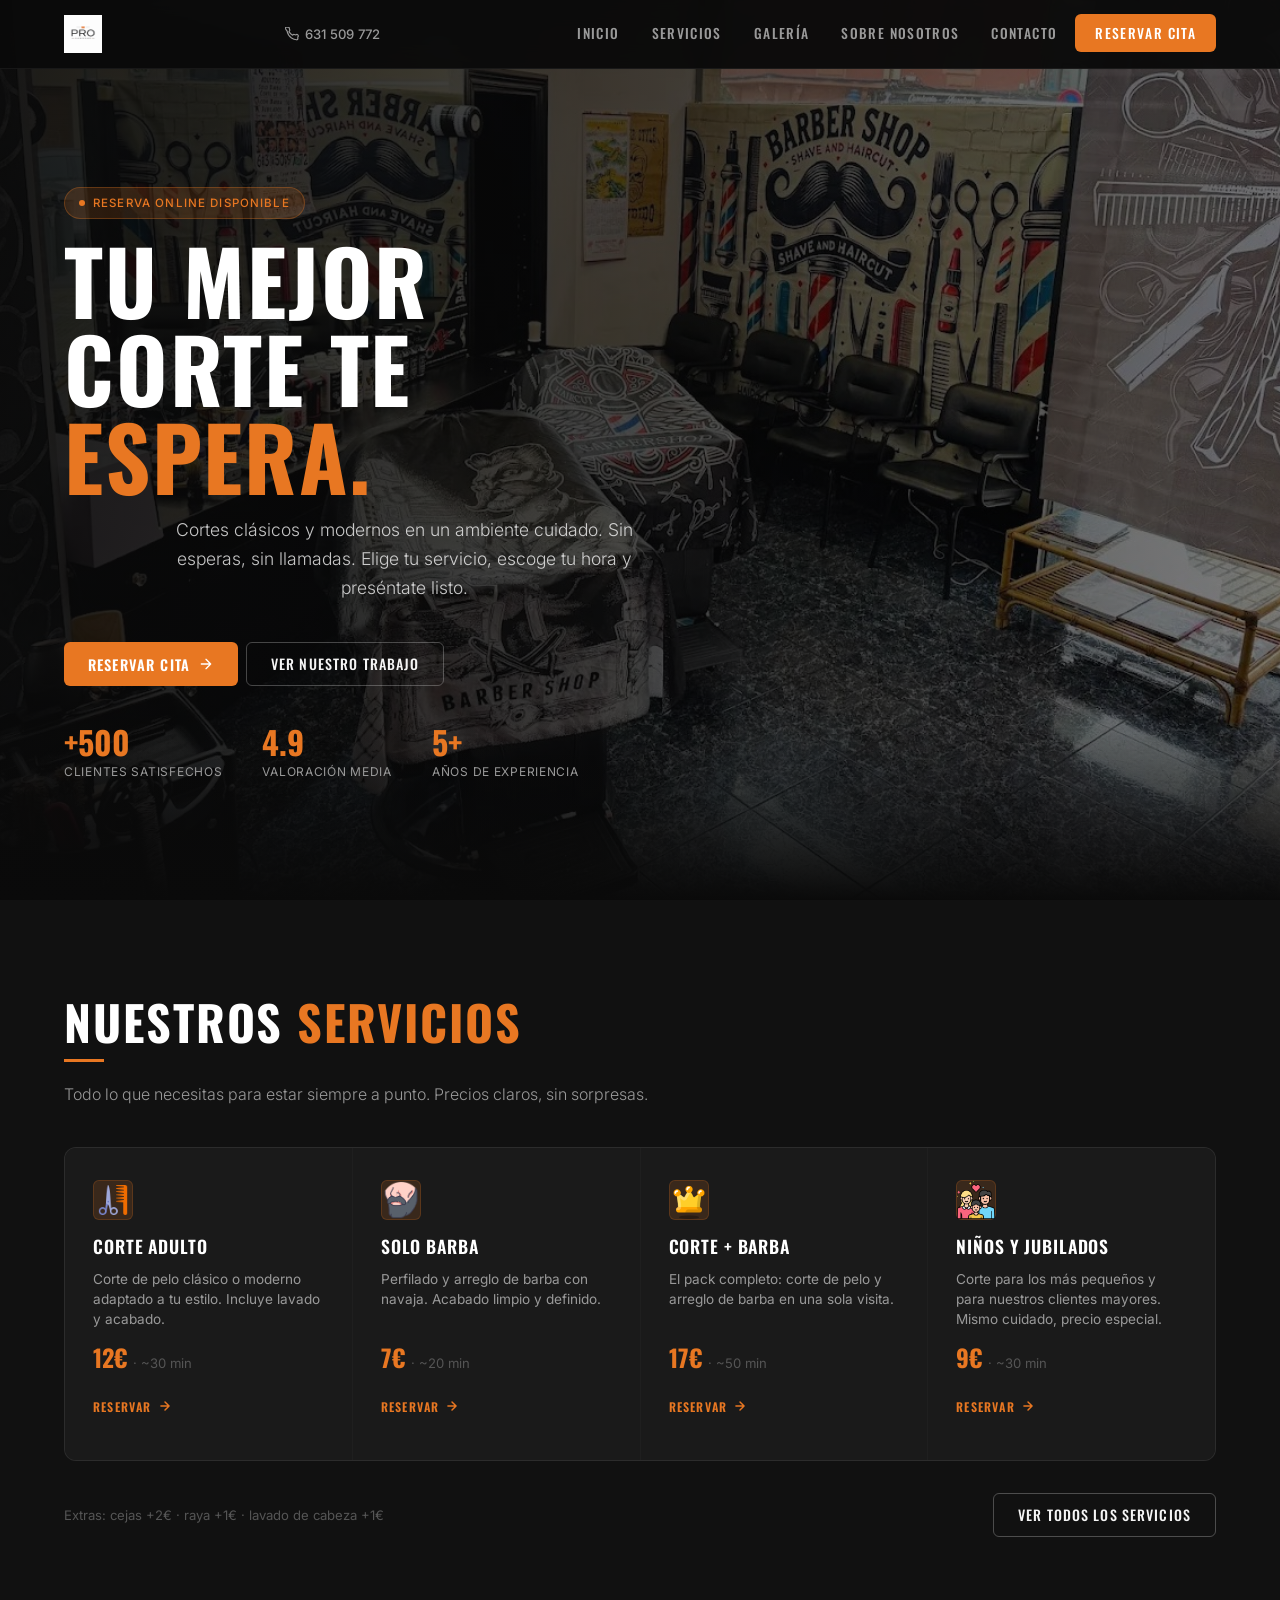
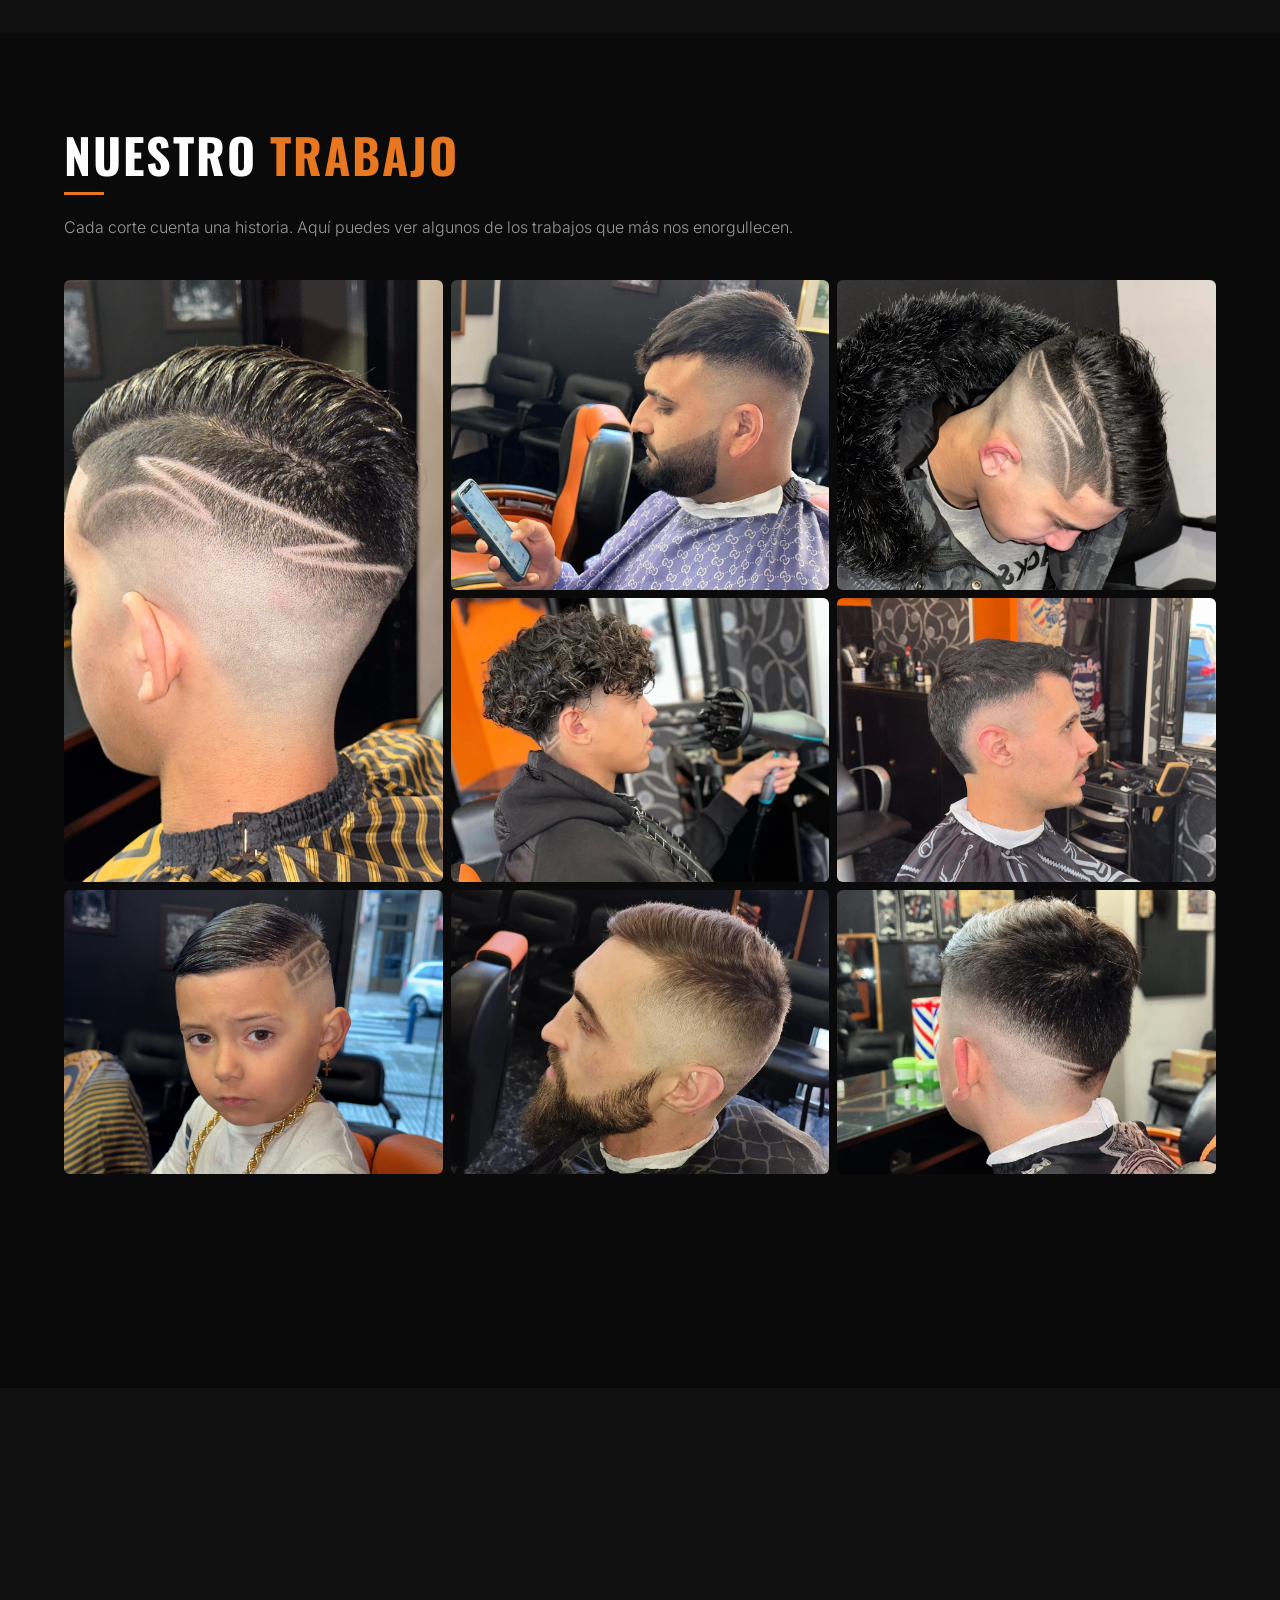
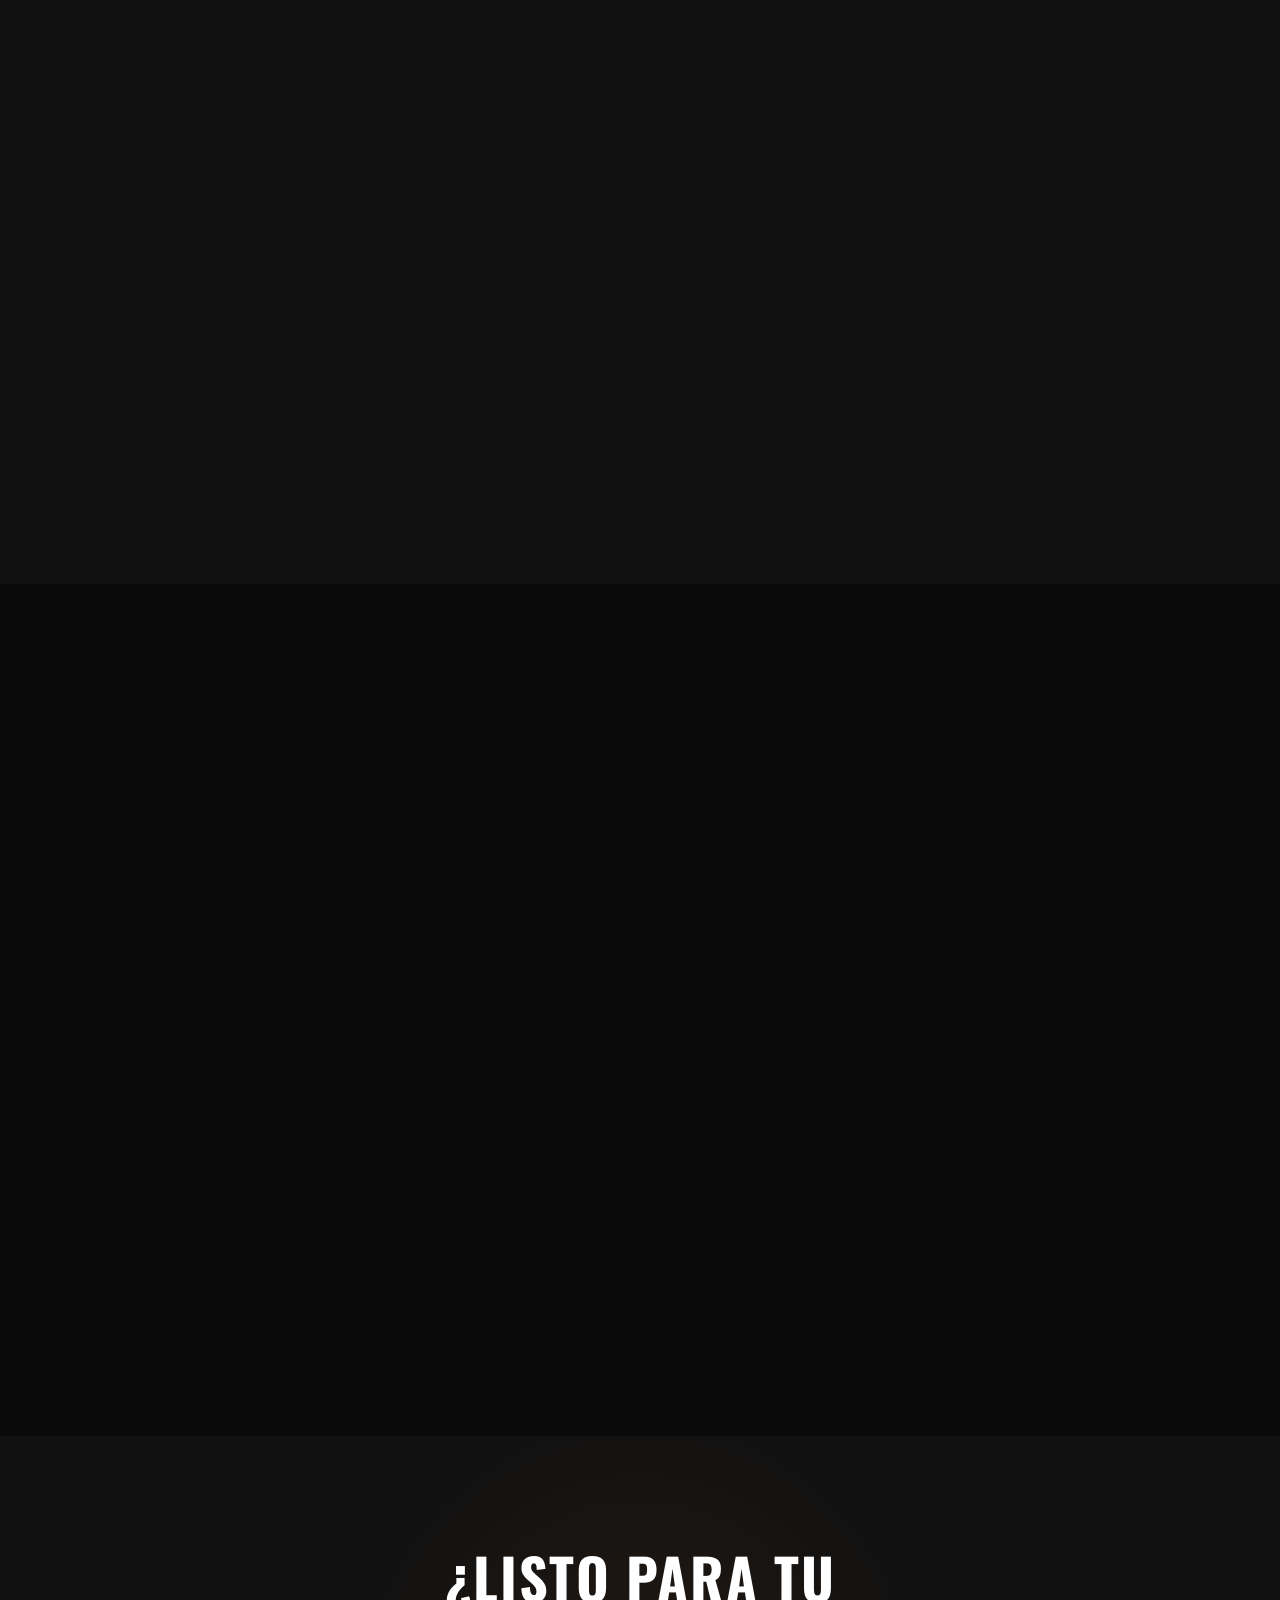
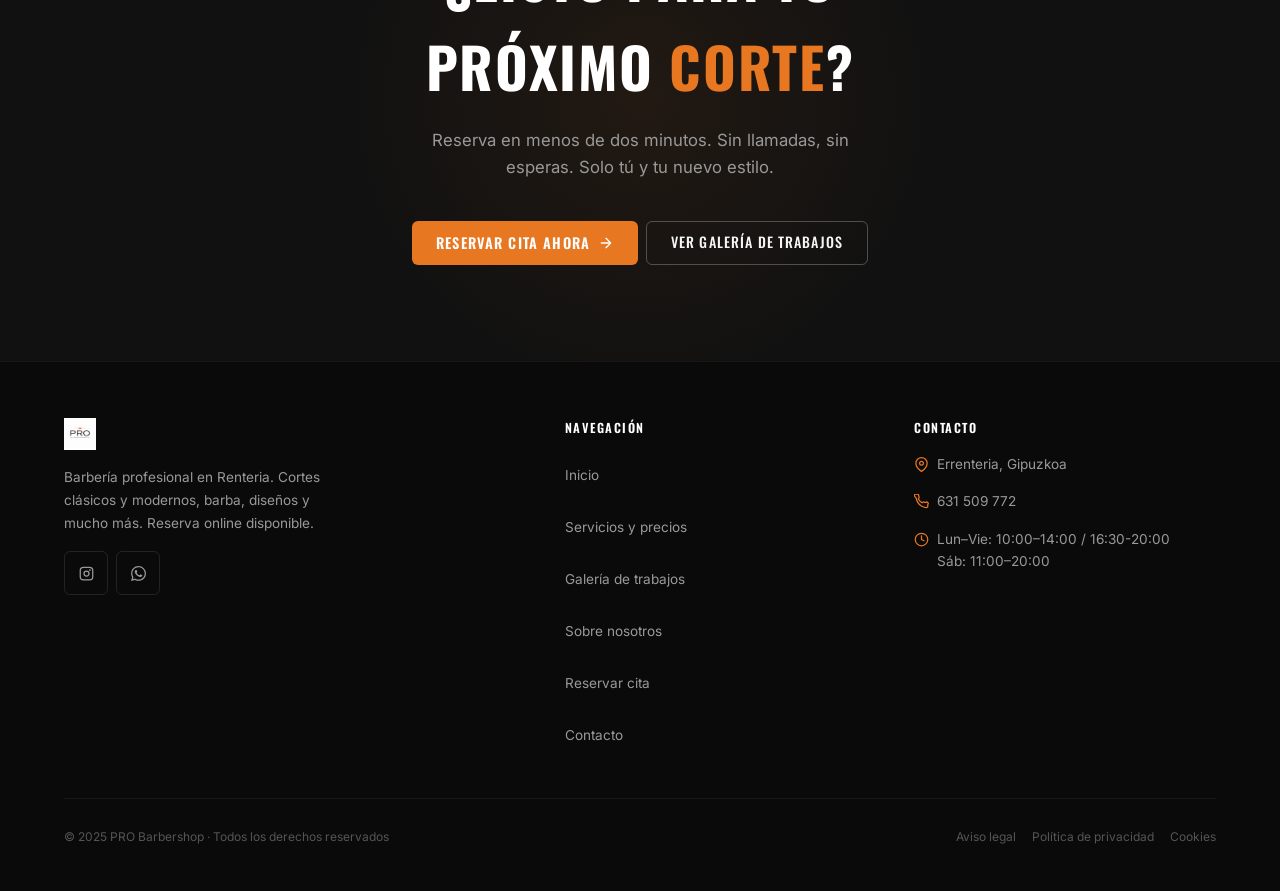
==== index.html @ 1c027e37 "v1 commit" ====
<!DOCTYPE html>
<html lang="es">
<head>
  <meta charset="UTF-8">
  <meta name="viewport" content="width=device-width, initial-scale=1.0">
  <meta name="description" content="PRO Barbershop — Cortes clásicos y modernos. Reserva tu cita online en minutos. Alcobendas, Madrid.">
  <meta name="theme-color" content="#0a0a0a">
  <title>PRO Barbershop — Reserva tu cita online</title>
  <link rel="preconnect" href="https://fonts.googleapis.com">
  <link rel="preconnect" href="https://fonts.gstatic.com" crossorigin>
  <link href="https://fonts.googleapis.com/css2?family=Oswald:wght@300;400;500;600;700&family=Inter:wght@300;400;500;600&display=swap" rel="stylesheet">
  <link rel="stylesheet" href="css/style1.css">
</head>
<body>
 
  <!-- NAVEGACIÓN -->
  <header>
    <nav class="nav" role="navigation" aria-label="Navegación principal">
      <div class="container nav-inner">
        <a href="index.html" aria-label="PRO Barbershop — Inicio">
          <img src="img/logo.png" alt="PRO Barbershop" class="nav-logo">
        </a>
        <a href="tel:+34631509772" class="nav-telefono">
    <svg width="14" height="14" viewBox="0 0 24 24" fill="none" stroke="currentColor" stroke-width="2" stroke-linecap="round" stroke-linejoin="round"><path d="M22 16.92v3a2 2 0 01-2.18 2 19.79 19.79 0 01-8.63-3.07A19.5 19.5 0 013.43 6.68 19.79 19.79 0 01.36 2.18 2 2 0 012.36.18h3a2 2 0 012 1.72c.127.96.361 1.903.7 2.81a2 2 0 01-.45 2.11L6.91 7.91a16 16 0 006.16 6.16l.72-.72a2 2 0 012.11-.45c.907.339 1.85.573 2.81.7A2 2 0 0122 16.92z"/></svg>
    631 509 772
    </a>
        <ul class="nav-links" role="list">
          <li><a href="index.html" class="activo">Inicio</a></li>
          <li><a href="servicios.html">Servicios</a></li>
          <li><a href="galeria.html">Galería</a></li>
          <li><a href="sobre-nosotros.html">Sobre nosotros</a></li>
          <li><a href="contacto.html">Contacto</a></li>
          <li><a href="reservas.html" class="nav-cta">Reservar cita</a></li>
        </ul>
        <button class="nav-hamburger" id="hamburger" aria-label="Abrir menú" aria-expanded="false">
          <span></span><span></span><span></span>
        </button>
      </div>
      <nav class="nav-menu-movil" id="menu-movil" aria-label="Menú móvil">
        <a href="index.html">Inicio</a>
        <a href="servicios.html">Servicios</a>
        <a href="galeria.html">Galería</a>
        <a href="sobre-nosotros.html">Sobre nosotros</a>
        <a href="contacto.html">Contacto</a>
        <a href="reservas.html" class="btn-primario">Reservar cita &rarr;</a>
      </nav>
    </nav>
  </header>

  <!-- HERO -->
  <section class="hero" id="inicio" aria-label="Inicio">
    <div class="hero-bg" style="background-image:url('img/peluqueria-hero.jpg')" role="img" aria-label="Interior de PRO Barbershop"></div>
    <div class="hero-overlay" aria-hidden="true"></div>
    <div class="hero-overlay-bottom" aria-hidden="true"></div>
    <div class="container">
      <div class="hero-contenido">
        <div class="hero-badge">Reserva online disponible</div>
        <h1 class="hero-titulo">
          Tu mejor<br>corte te<br><span>espera.</span>
        </h1>
        <p class="hero-subtitulo">
          Cortes clásicos y modernos en un ambiente cuidado.
          Sin esperas, sin llamadas. Elige tu servicio, escoge tu hora
          y preséntate listo.
        </p>
        <div class="hero-acciones">
          <a href="reservas.html" class="btn-primario">
            Reservar cita
            <svg width="16" height="16" viewBox="0 0 24 24" fill="none" stroke="currentColor" stroke-width="2" stroke-linecap="round" stroke-linejoin="round" aria-hidden="true"><path d="M5 12h14M12 5l7 7-7 7"/></svg>
          </a>
          <a href="galeria.html" class="btn-secundario">Ver nuestro trabajo</a>
        </div>
        <div class="hero-stats" aria-label="Datos del negocio">
          <div class="hero-stat">
            <div class="hero-stat-numero">+500</div>
            <div class="hero-stat-label">Clientes satisfechos</div>
          </div>
          <div class="hero-stat">
            <div class="hero-stat-numero">4.9</div>
            <div class="hero-stat-label">Valoración media</div>
          </div>
          <div class="hero-stat">
            <div class="hero-stat-numero">5+</div>
            <div class="hero-stat-label">Años de experiencia</div>
          </div>
        </div>
      </div>
    </div>
  </section>

  <!-- SERVICIOS DESTACADOS -->
  <section class="seccion servicios" id="servicios" aria-label="Servicios destacados">
    <div class="container">
      <div class="reveal">
        <p class="seccion-titulo">Nuestros <span>servicios</span></p>
        <div class="linea-acento"></div>
        <p class="seccion-subtitulo">Todo lo que necesitas para estar siempre a punto. Precios claros, sin sorpresas.</p>
      </div>
      <div class="servicios-grid" role="list">
        <article class="servicio-card reveal reveal-delay-1" role="listitem">
          <div class="servicio-icono" aria-hidden="true"><img src="img/icono-servicio1.png" alt="icono-corte-adulto"></div>
          <h3 class="servicio-nombre">Corte adulto</h3>
          <p class="servicio-desc">Corte de pelo clásico o moderno adaptado a tu estilo. Incluye lavado y acabado.</p>
          <div class="servicio-precio">12€ <span>· ~30 min</span></div>
          <a href="reservas.html" class="servicio-reservar" aria-label="Reservar corte adulto">
            Reservar
            <svg width="14" height="14" viewBox="0 0 24 24" fill="none" stroke="currentColor" stroke-width="2.5" stroke-linecap="round" stroke-linejoin="round" aria-hidden="true"><path d="M5 12h14M12 5l7 7-7 7"/></svg>
          </a>
        </article>
        <article class="servicio-card reveal reveal-delay-2" role="listitem">
          <div class="servicio-icono" aria-hidden="true"><img src="img\icono-servicio2.png" alt="icono-servicio-barba"></div>
          <h3 class="servicio-nombre">Solo barba</h3>
          <p class="servicio-desc">Perfilado y arreglo de barba con navaja. Acabado limpio y definido.</p>
          <div class="servicio-precio">7€ <span>· ~20 min</span></div>
          <a href="reservas.html" class="servicio-reservar" aria-label="Reservar arreglo de barba">
            Reservar
            <svg width="14" height="14" viewBox="0 0 24 24" fill="none" stroke="currentColor" stroke-width="2.5" stroke-linecap="round" stroke-linejoin="round" aria-hidden="true"><path d="M5 12h14M12 5l7 7-7 7"/></svg>
          </a>
        </article>
        <article class="servicio-card reveal reveal-delay-3" role="listitem">
          <div class="servicio-icono" aria-hidden="true"><img src="img/icono-servicio5.png" alt="icono-servicio-corte+barba"></div>
          <h3 class="servicio-nombre">Corte + barba</h3>
          <p class="servicio-desc">El pack completo: corte de pelo y arreglo de barba en una sola visita.</p>
          <div class="servicio-precio">17€ <span>· ~50 min</span></div>
          <a href="reservas.html" class="servicio-reservar" aria-label="Reservar corte y barba">
            Reservar
            <svg width="14" height="14" viewBox="0 0 24 24" fill="none" stroke="currentColor" stroke-width="2.5" stroke-linecap="round" stroke-linejoin="round" aria-hidden="true"><path d="M5 12h14M12 5l7 7-7 7"/></svg>
          </a>
        </article>
        <article class="servicio-card reveal reveal-delay-4" role="listitem">
          <div class="servicio-icono" aria-hidden="true"><img src="img\icono-servicio4.png" alt="servicio-corte-niños+jubilados"></div>
          <h3 class="servicio-nombre">Niños y jubilados</h3>
          <p class="servicio-desc">Corte para los más pequeños y para nuestros clientes mayores. Mismo cuidado, precio especial.</p>
          <div class="servicio-precio">9€ <span>· ~30 min</span></div>
          <a href="reservas.html" class="servicio-reservar" aria-label="Reservar corte infantil o jubilado">
            Reservar
            <svg width="14" height="14" viewBox="0 0 24 24" fill="none" stroke="currentColor" stroke-width="2.5" stroke-linecap="round" stroke-linejoin="round" aria-hidden="true"><path d="M5 12h14M12 5l7 7-7 7"/></svg>
          </a>
        </article>
      </div>
      <div class="servicios-footer reveal">
        <p class="servicios-nota">Extras: cejas +2€ · raya +1€ · lavado de cabeza +1€</p>
        <a href="servicios.html" class="btn-secundario">Ver todos los servicios</a>
      </div>
    </div>
  </section>

  <!-- GALERÍA RÁPIDA -->
  <section class="seccion galeria" id="galeria" aria-label="Galería de trabajos">
    <div class="container">
      <div class="reveal">
        <p class="seccion-titulo">Nuestro <span>trabajo</span></p>
        <div class="linea-acento"></div>
        <p class="seccion-subtitulo">Cada corte cuenta una historia. Aquí puedes ver algunos de los trabajos que más nos enorgullecen.</p>
      </div>
      <div class="galeria-grid" role="list" aria-label="Fotos de cortes realizados">
        <figure class="galeria-item reveal" role="listitem">
          <img src="img/peluqueria-4.webp" alt="Corte fade con diseño — PRO Barbershop" loading="lazy">
          <div class="galeria-item-overlay" aria-hidden="true"></div>
        </figure>
        <figure class="galeria-item reveal reveal-delay-1" role="listitem">
          <img src="img/peluqueria-2.jpg" alt="Degradado con línea perfilada — PRO Barbershop" loading="lazy">
          <div class="galeria-item-overlay" aria-hidden="true"></div>
        </figure>
        <figure class="galeria-item reveal reveal-delay-2" role="listitem">
          <img src="img/peluqueria-5.webp" alt="Corte con textura y fade bajo — PRO Barbershop" loading="lazy">
          <div class="galeria-item-overlay" aria-hidden="true"></div>
        </figure>
        <figure class="galeria-item reveal reveal-delay-1" role="listitem">
          <img src="img/peluqueria-3-util.jpg" alt="Pompadour con fade y barba perfilada — PRO Barbershop" loading="lazy">
          <div class="galeria-item-overlay" aria-hidden="true"></div>
        </figure>
        <figure class="galeria-item reveal reveal-delay-2" role="listitem">
          <img src="img/peluqueria-6.webp" alt="Corte con diseño personalizado — PRO Barbershop" loading="lazy">
          <div class="galeria-item-overlay" aria-hidden="true"></div>
        </figure>
        <figure class="galeria-item reveal reveal-delay-3" role="listitem">
          <img src="img/peluqueria-7.webp" alt="Diseño de líneas fade — PRO Barbershop" loading="lazy">
          <div class="galeria-item-overlay" aria-hidden="true"></div>
        </figure>
        <figure class="galeria-item reveal reveal-delay-1" role="listitem">
          <img src="img/peluqueria-8-util.jpg" alt="Rizado con fade bajo — PRO Barbershop" loading="lazy">
          <div class="galeria-item-overlay" aria-hidden="true"></div>
        </figure>
        <figure class="galeria-item reveal reveal-delay-2" role="listitem">
          <img src="img/peluqueria-9-util.jpg" alt="Interior de PRO Barbershop" loading="lazy">
          <div class="galeria-item-overlay" aria-hidden="true"></div>
        </figure>
      </div>
      <div class="galeria-footer reveal" style="text-align:center; margin-top:32px;">
        <p style="font-size:0.85rem; color:var(--gris-claro); margin-bottom:20px;">Síguenos en Instagram para ver los trabajos más recientes</p>
        <div style="display:flex; gap:12px; justify-content:center; flex-wrap:wrap;">
          <a href="https://www.instagram.com/m__mkd" target="_blank" rel="noopener" class="btn-secundario">
            <svg width="16" height="16" viewBox="0 0 24 24" fill="none" stroke="currentColor" stroke-width="2" stroke-linecap="round" stroke-linejoin="round" aria-hidden="true"><rect x="2" y="2" width="20" height="20" rx="5"/><circle cx="12" cy="12" r="4"/><circle cx="17.5" cy="6.5" r="0.5" fill="currentColor"/></svg>
            @m__mkd
          </a>
          <a href="galeria.html" class="btn-primario">Ver galería completa</a>
        </div>
      </div>
    </div>
  </section>

  <!-- CONFIANZA -->
  <section class="seccion confianza" aria-label="Valoraciones y opiniones">
    <div class="container">
      <div class="reveal">
        <p class="seccion-titulo">Lo que dicen <span>nuestros clientes</span></p>
        <div class="linea-acento"></div>
        <p class="seccion-subtitulo">La confianza de nuestros clientes es el mejor argumento.</p>
      </div>
      <div class="confianza-grid">
        <div>
          <div class="confianza-stats">
            <div class="stat-card reveal">
              <div class="stat-numero" data-count="500" data-sufijo="+">0+</div>
              <div class="stat-label">Clientes atendidos</div>
            </div>
            <div class="stat-card reveal reveal-delay-1">
              <div class="stat-numero" data-count="9" data-sufijo="+">0+</div>
              <div class="stat-label">Años de experiencia</div>
            </div>
          </div>
          <div class="valoracion-global reveal">
            <div><div class="valoracion-numero">5.0</div></div>
            <div>
              <div class="estrellas" aria-label="5 de 5 estrellas">★★★★★</div>
              <div class="valoracion-texto">Valoración media en Google</div>
            </div>
          </div>
          <div style="margin-top:32px;" class="reveal">
            <a href="reservas.html" class="btn-primario">Reservar cita ahora</a>
          </div>
        </div>
        <div class="opiniones-lista">
          <article class="opinion-card reveal">
            <div class="opinion-estrellas" aria-label="5 estrellas">★★★★★</div>
            <p class="opinion-texto">"Encantado desde el primer día que he ido a esta peluquería un servicio perfecto y una atención espectacular."</p>
            <div class="opinion-autor">Unai C. · Cliente habitual</div>
          </article>
          <article class="opinion-card reveal reveal-delay-2">
            <div class="opinion-estrellas" aria-label="5 estrellas">★★★★★</div>
            <p class="opinion-texto">"Primera vez en esta barbería, muy limpio y excelente corte recomendado"</p>
            <div class="opinion-autor">Javier T. · Nuevo cliente</div>
          </article>
          <article class="opinion-card reveal reveal-delay-1">
            <div class="opinion-estrellas" aria-label="5 estrellas">★★★★★</div>
            <p class="opinion-texto">"Un gran profesional en todos los sentidos , lo mejor que existe en Errenteria , como persona es muy educado y respetuoso !!"</p>
            <div class="opinion-autor">Isam G. · Cliente habitual</div>
          </article>
        </div>
      </div>
    </div>
  </section>

  <!-- SOBRE EL BARBERO -->
  <section class="seccion barbero" id="barbero" aria-label="Sobre nosotros">
    <div class="container">
      <div class="barbero-grid">
        <div class="barbero-imagen-wrap reveal">
          <img src="img/moha-1.jpg" alt="Moha — barbero profesional en PRO Barbershop" class="barbero-imagen" loading="lazy">
          <div class="barbero-imagen-deco" aria-hidden="true"></div>
          <div class="barbero-badge-foto">PRO Barbershop</div>
        </div>
        <div class="reveal reveal-delay-1">
          <p style="font-size:0.8rem; letter-spacing:0.15em; text-transform:uppercase; color:var(--naranja); font-weight:500; margin-bottom:8px;">Sobre nosotros</p>
          <h2 class="barbero-nombre">Moha</h2>
          <p class="barbero-titulo-rol">Barbero profesional y dueño de PRO Barbershop</p>
          <div class="linea-acento"></div>
          <p class="barbero-texto">Llevo más de 5 años dedicándome a lo que más me apasiona: hacer que cada cliente salga sintiéndose mejor de como entró. En PRO Barbershop no solo cortamos pelo, creamos estilos que se adaptan a cada persona.</p>
          <p class="barbero-texto">Trabajo tanto cortes clásicos como los estilos más modernos: fades, diseños, rizos, barbas... Me formo constantemente para estar al día con las últimas tendencias sin perder la esencia del buen oficio.</p>
          <div class="barbero-redes" aria-label="Redes sociales">
            <a href="https://www.instagram.com/m__mkd" target="_blank" rel="noopener" class="red-social-btn" aria-label="Instagram de Moha">
              <svg width="16" height="16" viewBox="0 0 24 24" fill="none" stroke="currentColor" stroke-width="2" stroke-linecap="round" stroke-linejoin="round" aria-hidden="true"><rect x="2" y="2" width="20" height="20" rx="5"/><circle cx="12" cy="12" r="4"/><circle cx="17.5" cy="6.5" r="0.5" fill="currentColor"/></svg>
              @m__mkd
            </a>
          </div>
          <div style="display:flex; gap:12px; flex-wrap:wrap;">
            <a href="reservas.html" class="btn-primario">Reservar cita con Moha</a>
            <a href="sobre-nosotros.html" class="btn-secundario">Conocer más</a>
          </div>
        </div>
      </div>
    </div>
  </section>

  <!-- CTA FINAL -->
  <section class="cta-final" aria-label="Llamada a la acción final">
    <div class="container">
      <div class="reveal">
        <h2 class="cta-final-titulo">¿Listo para tu<br>próximo <span>corte</span>?</h2>
        <p class="cta-final-subtitulo">Reserva en menos de dos minutos. Sin llamadas, sin esperas. Solo tú y tu nuevo estilo.</p>
        <div class="cta-final-acciones">
          <a href="reservas.html" class="btn-primario">
            Reservar cita ahora
            <svg width="16" height="16" viewBox="0 0 24 24" fill="none" stroke="currentColor" stroke-width="2" stroke-linecap="round" stroke-linejoin="round" aria-hidden="true"><path d="M5 12h14M12 5l7 7-7 7"/></svg>
          </a>
          <a href="galeria.html" class="btn-secundario">Ver galería de trabajos</a>
        </div>
      </div>
    </div>
  </section>

  <!-- FOOTER -->
  <footer class="footer" aria-label="Pie de página">
    <div class="container">
      <div class="footer-grid">
        <div>
          <img src="img/logo.png" alt="PRO Barbershop" class="footer-logo">
          <p class="footer-desc">Barbería profesional en Renteria. Cortes clásicos y modernos, barba, diseños y mucho más. Reserva online disponible.</p>
          <div class="footer-redes" aria-label="Redes sociales">
            <a href="https://www.instagram.com/m__mkd" target="_blank" rel="noopener" class="footer-red" aria-label="Instagram">
              <svg width="15" height="15" viewBox="0 0 24 24" fill="none" stroke="currentColor" stroke-width="2" stroke-linecap="round" stroke-linejoin="round" aria-hidden="true"><rect x="2" y="2" width="20" height="20" rx="5"/><circle cx="12" cy="12" r="4"/><circle cx="17.5" cy="6.5" r="0.5" fill="currentColor"/></svg>
            </a>
            <a href="https://wa.me/34631509772" target="_blank" rel="noopener" class="footer-red" aria-label="WhatsApp">
              <svg width="15" height="15" viewBox="0 0 24 24" fill="currentColor" aria-hidden="true"><path d="M17.472 14.382c-.297-.149-1.758-.867-2.03-.967-.273-.099-.471-.148-.67.15-.197.297-.767.966-.94 1.164-.173.199-.347.223-.644.075-.297-.15-1.255-.463-2.39-1.475-.883-.788-1.48-1.761-1.653-2.059-.173-.297-.018-.458.13-.606.134-.133.298-.347.446-.52.149-.174.198-.298.298-.497.099-.198.05-.371-.025-.52-.075-.149-.669-1.612-.916-2.207-.242-.579-.487-.5-.669-.51-.173-.008-.371-.01-.57-.01-.198 0-.52.074-.792.372-.272.297-1.04 1.016-1.04 2.479 0 1.462 1.065 2.875 1.213 3.074.149.198 2.096 3.2 5.077 4.487.709.306 1.262.489 1.694.625.712.227 1.36.195 1.871.118.571-.085 1.758-.719 2.006-1.413.248-.694.248-1.289.173-1.413-.074-.124-.272-.198-.57-.347m-5.421 7.403h-.004a9.87 9.87 0 01-5.031-1.378l-.361-.214-3.741.982.998-3.648-.235-.374a9.86 9.86 0 01-1.51-5.26c.001-5.45 4.436-9.884 9.888-9.884 2.64 0 5.122 1.03 6.988 2.898a9.825 9.825 0 012.893 6.994c-.003 5.45-4.437 9.884-9.885 9.884m8.413-18.297A11.815 11.815 0 0012.05 0C5.495 0 .16 5.335.157 11.892c0 2.096.547 4.142 1.588 5.945L.057 24l6.305-1.654a11.882 11.882 0 005.683 1.448h.005c6.554 0 11.89-5.335 11.893-11.893a11.821 11.821 0 00-3.48-8.413z"/></svg>
            </a>
          </div>
        </div>
        <nav aria-label="Navegación secundaria">
          <p class="footer-columna-titulo">Navegación</p>
          <ul class="footer-links" role="list">
            <li><a href="index.html">Inicio</a></li>
            <li><a href="servicios.html">Servicios y precios</a></li>
            <li><a href="galeria.html">Galería de trabajos</a></li>
            <li><a href="sobre-nosotros.html">Sobre nosotros</a></li>
            <li><a href="reservas.html">Reservar cita</a></li>
            <li><a href="contacto.html">Contacto</a></li>
          </ul>
        </nav>
        <address style="font-style:normal;">
          <p class="footer-columna-titulo">Contacto</p>
          <div class="footer-info-item">
            <svg class="footer-info-icono" width="15" height="15" viewBox="0 0 24 24" fill="none" stroke="currentColor" stroke-width="2" stroke-linecap="round" stroke-linejoin="round" aria-hidden="true"><path d="M21 10c0 7-9 13-9 13s-9-6-9-13a9 9 0 0118 0z"/><circle cx="12" cy="10" r="3"/></svg>
            <span>Errenteria, Gipuzkoa</span>
          </div>
          <div class="footer-info-item">
            <svg class="footer-info-icono" width="15" height="15" viewBox="0 0 24 24" fill="none" stroke="currentColor" stroke-width="2" stroke-linecap="round" stroke-linejoin="round" aria-hidden="true"><path d="M22 16.92v3a2 2 0 01-2.18 2 19.79 19.79 0 01-8.63-3.07A19.5 19.5 0 013.43 6.68 19.79 19.79 0 01.36 2.18 2 2 0 012.36.18h3a2 2 0 012 1.72c.127.96.361 1.903.7 2.81a2 2 0 01-.45 2.11L6.91 7.91a16 16 0 006.16 6.16l.72-.72a2 2 0 012.11-.45c.907.339 1.85.573 2.81.7A2 2 0 0122 16.92z"/></svg>
            <a href="tel:+34631509772">631 509 772</a>
          </div>
          <div class="footer-info-item">
            <svg class="footer-info-icono" width="15" height="15" viewBox="0 0 24 24" fill="none" stroke="currentColor" stroke-width="2" stroke-linecap="round" stroke-linejoin="round" aria-hidden="true"><circle cx="12" cy="12" r="10"/><polyline points="12 6 12 12 16 14"/></svg>
            <div>
              <div>Lun–Vie: 10:00–14:00 / 16:30-20:00</div>
              <div>Sáb: 11:00–20:00</div>
            </div>
          </div>
        </address>
      </div>
      <div class="footer-bottom">
        <p class="footer-copy">© 2025 PRO Barbershop · Todos los derechos reservados</p>
        <nav class="footer-legal" aria-label="Legal">
          <a href="#">Aviso legal</a>
          <a href="#">Política de privacidad</a>
          <a href="#">Cookies</a>
        </nav>
      </div>
    </div>
  </footer>

<!-- LIGHTBOX -->
<div class="lightbox" id="lightbox" role="dialog" aria-modal="true" aria-label="Imagen ampliada">
  <button class="lightbox-cerrar" id="lightbox-cerrar" aria-label="Cerrar imagen">✕</button>
  <button class="lightbox-prev" id="lightbox-prev" aria-label="Imagen anterior">&#8592;</button>
  <img class="lightbox-img" id="lightbox-img" src="" alt="">
  <button class="lightbox-next" id="lightbox-next" aria-label="Imagen siguiente">&#8594;</button>
</div>

<script src="js/main.js"></script>
</body>
</html>
---- css/style1.css ----
/* ============================================
   PRO BARBERSHOP — style.css
   Mobile First · Oswald + Inter · Naranja acento 
   
   Breakpoints:
   - Base:    0px+     → móvil (diseño principal)
   - sm:      480px+   → móvil grande
   - md:      768px+   → tablet
   - lg:      1024px+  → desktop
   - xl:      1200px+  → desktop grande
   
   UX Research aplicado:
   - Carlos (21): móvil, instagram, fotos, reserva rápida
   - Javier (38): poco tiempo, pocos pasos, precios visibles
   - David (45): cliente habitual, reserva directa
   - Adrián (29): nuevo cliente, necesita confiar antes de entrar
   ============================================ */

@import url('https://fonts.googleapis.com/css2?family=Oswald:wght@300;400;500;600;700&family=Inter:wght@300;400;500;600&display=swap');

/* ============================================
   VARIABLES
   ============================================ */
:root {
  --negro:        #0a0a0a;
  --negro-2:      #111111;
  --negro-3:      #1a1a1a;
  --negro-4:      #222222;
  --gris-oscuro:  #2e2e2e;
  --gris-medio:   #555555;
  --gris-claro:   #999999;
  --blanco:       #f5f5f5;
  --blanco-puro:  #ffffff;
  --naranja:      #e87722;
  --naranja-dark: #c45e0d;
  --naranja-glow: rgba(232, 119, 34, 0.15);

  --font-titulo: 'Oswald', sans-serif;
  --font-cuerpo: 'Inter', sans-serif;

  /* Espaciado base móvil */
  --espacio-xs:  8px;
  --espacio-sm:  16px;
  --espacio-md:  24px;
  --espacio-lg:  40px;
  --espacio-xl:  64px;

  /* Tamaño mínimo de toque — WCAG 2.5.5 */
  --touch-min:   44px;

  --radio:       6px;
  --radio-lg:    12px;
  --sombra:      0 4px 24px rgba(0,0,0,0.5);
  --transicion:  0.3s ease;
}

/* ============================================
   RESET
   ============================================ */
*, *::before, *::after {
  box-sizing: border-box;
  margin: 0;
  padding: 0;
}

html {
  scroll-behavior: smooth;
  /* Evita zoom automático en inputs en iOS */
  -webkit-text-size-adjust: 100%;
}

body {
  background: var(--negro);
  color: var(--blanco);
  font-family: var(--font-cuerpo);
  line-height: 1.6;
  overflow-x: hidden;
  /* Mejora rendering en móvil */
  -webkit-font-smoothing: antialiased;
  -moz-osx-font-smoothing: grayscale;
}

img {
  display: block;
  max-width: 100%;
  height: auto;
}

a   { text-decoration: none; color: inherit; }
ul  { list-style: none; }

/* ============================================
   UTILIDADES BASE (móvil)
   ============================================ */
.container {
  width: 100%;
  padding: 0 var(--espacio-sm);
}

@media (min-width: 480px) {
  .container { padding: 0 var(--espacio-md); }
}

@media (min-width: 1024px) {
  .container {
    max-width: 1200px;
    margin: 0 auto;
    padding: 0 var(--espacio-md);
  }
}

/* Sección: padding móvil reducido, crece en desktop */
.seccion {
  padding: var(--espacio-xl) 0;
}

@media (min-width: 1024px) {
  .seccion { padding: 96px 0; }
}

/* Títulos de sección */
.seccion-titulo {
  font-family: var(--font-titulo);
  font-size: clamp(1.8rem, 7vw, 3rem);
  font-weight: 700;
  text-transform: uppercase;
  letter-spacing: 0.04em;
  color: var(--blanco-puro);
  margin-bottom: 8px;
  line-height: 1.1;
}

.seccion-titulo span { color: var(--naranja); }

.seccion-subtitulo {
  font-size: 0.95rem;
  color: var(--gris-claro);
  font-weight: 300;
  margin-bottom: var(--espacio-lg);
  line-height: 1.6;
}

@media (min-width: 768px) {
  .seccion-subtitulo { font-size: 1rem; }
}

.linea-acento {
  width: 40px;
  height: 3px;
  background: var(--naranja);
  margin: 10px 0 20px;
}

/* ============================================
   BOTONES — touch-friendly desde móvil
   ============================================ */
.btn-primario {
  display: inline-flex;
  align-items: center;
  justify-content: center;
  gap: var(--espacio-xs);
  min-height: var(--touch-min);
  background: var(--naranja);
  color: var(--blanco-puro);
  font-family: var(--font-titulo);
  font-size: 0.9rem;
  font-weight: 600;
  letter-spacing: 0.08em;
  text-transform: uppercase;
  padding: 0 var(--espacio-md);
  border: none;
  border-radius: var(--radio);
  cursor: pointer;
  transition: background var(--transicion), transform var(--transicion);
  /* Activo táctil */
  -webkit-tap-highlight-color: transparent;
}

.btn-primario:active {
  background: var(--naranja-dark);
  transform: scale(0.98);
}

@media (min-width: 1024px) {
  .btn-primario:hover {
    background: var(--naranja-dark);
    transform: translateY(-2px);
  }
  .btn-primario:active { transform: translateY(0); }
}

.btn-secundario {
  display: inline-flex;
  align-items: center;
  justify-content: center;
  gap: var(--espacio-xs);
  min-height: var(--touch-min);
  background: transparent;
  color: var(--blanco);
  font-family: var(--font-titulo);
  font-size: 0.88rem;
  font-weight: 500;
  letter-spacing: 0.08em;
  text-transform: uppercase;
  padding: 0 var(--espacio-md);
  border: 1px solid rgba(255,255,255,0.25);
  border-radius: var(--radio);
  cursor: pointer;
  transition: border-color var(--transicion), color var(--transicion);
  -webkit-tap-highlight-color: transparent;
}

.btn-secundario:active {
  border-color: var(--naranja);
  color: var(--naranja);
}

@media (min-width: 1024px) {
  .btn-secundario:hover {
    border-color: var(--naranja);
    color: var(--naranja);
  }
}

/* ============================================
   NAVEGACIÓN — mobile first
   ============================================ */
.nav {
  position: fixed;
  top: 0; left: 0; right: 0;
  z-index: 1000;
  background: rgba(10,10,10,0.95);
  backdrop-filter: blur(12px);
  -webkit-backdrop-filter: blur(12px);
  border-bottom: 1px solid rgba(255,255,255,0.06);
}

.nav-inner {
  display: flex;
  align-items: center;
  justify-content: space-between;
  /* Altura mínima táctil en móvil */
  height: 60px;
}

@media (min-width: 1024px) {
  .nav-inner { height: 68px; }
}

.nav-logo {
  height: 32px;
  width: auto;
}

@media (min-width: 1024px) {
  .nav-logo { height: 38px; }
}

/* Links de navegación — ocultos en móvil */
.nav-links {
  display: none;
}

@media (min-width: 1024px) {
  .nav-links {
    display: flex;
    align-items: center;
    gap: 4px;
  }

  .nav-links a {
    font-family: var(--font-titulo);
    font-size: 0.85rem;
    font-weight: 500;
    letter-spacing: 0.1em;
    text-transform: uppercase;
    color: var(--gris-claro);
    padding: 8px 14px;
    border-radius: var(--radio);
    transition: color var(--transicion);
  }

  .nav-links a:hover,
  .nav-links a.activo { color: var(--blanco-puro); }

  .nav-cta {
    background: var(--naranja) !important;
    color: var(--blanco-puro) !important;
    padding: 9px 20px !important;
    border-radius: var(--radio) !important;
  }

  .nav-cta:hover { background: var(--naranja-dark) !important; }
}

/* Botón hamburguesa — visible solo en móvil */
.nav-hamburger {
  display: flex;
  flex-direction: column;
  gap: 5px;
  cursor: pointer;
  padding: var(--espacio-xs);
  border: none;
  background: transparent;
  min-width: var(--touch-min);
  min-height: var(--touch-min);
  align-items: center;
  justify-content: center;
  -webkit-tap-highlight-color: transparent;
}

.nav-hamburger span {
  display: block;
  width: 24px;
  height: 2px;
  background: var(--blanco);
  border-radius: 2px;
  transition: all var(--transicion);
}

.nav-hamburger.abierto span:nth-child(1) { transform: translateY(7px) rotate(45deg); }
.nav-hamburger.abierto span:nth-child(2) { opacity: 0; }
.nav-hamburger.abierto span:nth-child(3) { transform: translateY(-7px) rotate(-45deg); }

@media (min-width: 1024px) {
  .nav-hamburger { display: none; }
}

/* Menú móvil desplegable */
.nav-menu-movil {
  display: none;
  flex-direction: column;
  background: var(--negro-2);
  border-top: 1px solid rgba(255,255,255,0.06);
  padding: var(--espacio-sm) var(--espacio-sm) var(--espacio-md);
  gap: 4px;
}

.nav-menu-movil a {
  font-family: var(--font-titulo);
  font-size: 1rem;
  font-weight: 500;
  letter-spacing: 0.08em;
  text-transform: uppercase;
  color: var(--gris-claro);
  /* Touch target mínimo */
  min-height: var(--touch-min);
  display: flex;
  align-items: center;
  padding: 0 var(--espacio-xs);
  border-bottom: 1px solid rgba(255,255,255,0.05);
  transition: color var(--transicion);
  -webkit-tap-highlight-color: transparent;
}

.nav-menu-movil a:active { color: var(--naranja); }

.nav-menu-movil .btn-primario {
  margin-top: var(--espacio-sm);
  width: 100%;
}

.nav-menu-movil.visible { display: flex; }

@media (min-width: 1024px) {
  .nav-menu-movil { display: none !important; }
}

/* ============================================
   HERO — mobile first
   ============================================ */
.hero {
  position: relative;
  /* En móvil: altura mínima de pantalla completa */
  min-height: 100svh;
  min-height: 100vh;
  display: flex;
  align-items: center;
  overflow: hidden;
}

.hero-bg {
  position: absolute;
  inset: 0;
  background-size: cover;
  /* En móvil centramos en la parte superior donde suele estar el sujeto */
  background-position: center top;
  filter: brightness(0.55);
  transform: scale(1.04);
  transition: transform 8s ease;
}

.hero-bg.loaded { transform: scale(1); }

@media (min-width: 768px) {
  .hero-bg { background-position: center center; }
}

.hero-overlay {
  position: absolute;
  inset: 0;
  /* En móvil: gradiente más fuerte para legibilidad del texto */
  background: linear-gradient(
    to bottom,
    rgba(10,10,10,0.5) 0%,
    rgba(10,10,10,0.3) 50%,
    rgba(10,10,10,0.7) 100%
  );
}

@media (min-width: 768px) {
  .hero-overlay {
    background: linear-gradient(
      to right,
      rgba(10,10,10,0.85) 0%,
      rgba(10,10,10,0.4) 60%,
      rgba(10,10,10,0.1) 100%
    );
  }
}

.hero-overlay-bottom {
  position: absolute;
  bottom: 0; left: 0; right: 0;
  height: 120px;
  background: linear-gradient(to top, var(--negro), transparent);
}

@media (min-width: 768px) {
  .hero-overlay-bottom { height: 180px; }
}

.hero-contenido {
  position: relative;
  z-index: 2;
  width: 100%;
  /* Espacio para la nav fija */
  padding-top: 60px;
}

@media (min-width: 1024px) {
  .hero-contenido {
    max-width: 680px;
    padding-top: 68px;
  }
}

.hero-badge {
  display: inline-flex;
  align-items: center;
  gap: var(--espacio-xs);
  background: var(--naranja-glow);
  border: 1px solid rgba(232,119,34,0.3);
  border-radius: 100px;
  padding: 6px 14px;
  font-size: 0.72rem;
  font-weight: 500;
  letter-spacing: 0.1em;
  text-transform: uppercase;
  color: var(--naranja);
  margin-bottom: var(--espacio-sm);
  animation: fadeInDown 0.7s ease both;
}

.hero-badge::before {
  content: '';
  width: 6px; height: 6px;
  border-radius: 50%;
  background: var(--naranja);
  flex-shrink: 0;
}

.hero-titulo {
  font-family: var(--font-titulo);
  /* En móvil más compacto */
  font-size: clamp(2.6rem, 12vw, 5.5rem);
  font-weight: 700;
  line-height: 1.0;
  text-transform: uppercase;
  letter-spacing: 0.02em;
  color: var(--blanco-puro);
  margin-bottom: var(--espacio-sm);
  animation: fadeInUp 0.7s 0.1s ease both;
}

.hero-titulo span { color: var(--naranja); }

.hero-subtitulo {
  font-size: 0.95rem;
  font-weight: 300;
  color: rgba(245,245,245,0.8);
  line-height: 1.65;
  margin-bottom: var(--espacio-md);
  animation: fadeInUp 0.7s 0.2s ease both;
}

@media (min-width: 768px) {
  .hero-subtitulo {
    font-size: 1.1rem;
    max-width: 520px;
    margin-bottom: var(--espacio-lg);
    margin-left: auto;
    margin-right: auto;
    text-align: center;
  }
}

/* Acciones hero: apiladas en móvil, en fila en desktop */
.hero-acciones {
  display: flex;
  flex-direction: column;
  gap: var(--espacio-xs);
  margin-bottom: var(--espacio-lg);
  animation: fadeInUp 0.7s 0.3s ease both;
}

.hero-acciones .btn-primario,
.hero-acciones .btn-secundario {
  width: 100%;
}

@media (min-width: 480px) {
  .hero-acciones {
    flex-direction: row;
    flex-wrap: wrap;
  }
  .hero-acciones .btn-primario,
  .hero-acciones .btn-secundario {
    width: auto;
  }
}

/* Stats hero: en fila desde móvil con menos gap */
.hero-stats {
  display: flex;
  gap: var(--espacio-md);
  animation: fadeInUp 0.7s 0.4s ease both;
}

@media (min-width: 768px) {
  .hero-stats { gap: 40px; }
}

.hero-stat-numero {
  font-family: var(--font-titulo);
  font-size: 1.6rem;
  font-weight: 700;
  color: var(--naranja);
  line-height: 1;
}

@media (min-width: 768px) {
  .hero-stat-numero { font-size: 2rem; }
}

.hero-stat-label {
  font-size: 0.68rem;
  color: var(--gris-claro);
  text-transform: uppercase;
  letter-spacing: 0.06em;
  margin-top: 4px;
}

@media (min-width: 768px) {
  .hero-stat-label { font-size: 0.75rem; }
}

.hero-scroll {
  position: absolute;
  bottom: var(--espacio-md);
  left: 50%;
  transform: translateX(-50%);
  z-index: 2;
  display: flex;
  flex-direction: column;
  align-items: center;
  gap: var(--espacio-xs);
  animation: pulseScroll 2s infinite;
  /* Oculto en móvil pequeño para no saturar */
  display: none;
}

@media (min-width: 480px) {
  .hero-scroll { display: flex; }
}

.hero-scroll span {
  font-size: 0.62rem;
  letter-spacing: 0.15em;
  text-transform: uppercase;
  color: var(--gris-claro);
}

.hero-scroll-linea {
  width: 1px;
  height: 36px;
  background: linear-gradient(to bottom, var(--naranja), transparent);
}

/* ============================================
   SERVICIOS — mobile first
   ============================================ */
.servicios { background: var(--negro-2); }

/* En móvil: una columna */
.servicios-grid {
  display: grid;
  grid-template-columns: 1fr;
  gap: 1px;
  background: rgba(255,255,255,0.06);
  border: 1px solid rgba(255,255,255,0.06);
  border-radius: var(--radio-lg);
  overflow: hidden;
  margin-bottom: var(--espacio-md);
}

@media (min-width: 480px) {
  .servicios-grid { grid-template-columns: 1fr 1fr; }
}

@media (min-width: 1024px) {
  .servicios-grid { grid-template-columns: repeat(4, 1fr); }
}

.servicio-card {
  background: var(--negro-3);
  padding: var(--espacio-md);
  display: flex;
  flex-direction: column;
  gap: var(--espacio-xs);
  transition: background var(--transicion);
}

@media (min-width: 1024px) {
  .servicio-card:hover { background: var(--negro-4); }
  .servicio-card { padding: 32px 28px; }
}

.servicio-icono {
  width: 40px; height: 40px;
  border-radius: var(--radio);
  background: var(--naranja-glow);
  border: 1px solid rgba(232,119,34,0.2);
  display: flex;
  align-items: center;
  justify-content: center;
  font-size: 1.1rem;
  margin-bottom: 4px;
}

.servicio-nombre {
  font-family: var(--font-titulo);
  font-size: 1rem;
  font-weight: 600;
  letter-spacing: 0.05em;
  text-transform: uppercase;
  color: var(--blanco-puro);
}

@media (min-width: 768px) {
  .servicio-nombre { font-size: 1.1rem; }
}

.servicio-desc {
  font-size: 0.82rem;
  color: var(--gris-claro);
  line-height: 1.5;
  flex: 1;
}

@media (min-width: 768px) {
  .servicio-desc { font-size: 0.85rem; }
}

.servicio-precio {
  font-family: var(--font-titulo);
  font-size: 1.5rem;
  font-weight: 700;
  color: var(--naranja);
}

.servicio-precio span {
  font-size: 0.82rem;
  font-weight: 400;
  color: var(--gris-medio);
  font-family: var(--font-cuerpo);
}

/* Touch target mínimo para el enlace de reservar */
.servicio-reservar {
  font-family: var(--font-titulo);
  font-size: 0.75rem;
  font-weight: 600;
  letter-spacing: 0.1em;
  text-transform: uppercase;
  color: var(--naranja);
  display: flex;
  align-items: center;
  gap: 6px;
  min-height: var(--touch-min);
  border: none;
  background: none;
  cursor: pointer;
  padding: 0;
  transition: gap var(--transicion);
  -webkit-tap-highlight-color: transparent;
}

@media (min-width: 1024px) {
  .servicio-reservar:hover { gap: 10px; }
}

.servicios-footer {
  display: flex;
  flex-direction: column;
  gap: var(--espacio-sm);
  padding-top: var(--espacio-xs);
}

@media (min-width: 768px) {
  .servicios-footer {
    flex-direction: row;
    align-items: center;
    justify-content: space-between;
  }
}

.servicios-nota {
  font-size: 0.82rem;
  color: var(--gris-medio);
}

/* ============================================
   GALERÍA — mobile first
   ============================================ */
.galeria { background: var(--negro); }

/* Móvil: 2 columnas compactas */
.galeria-grid {
  display: grid;
  grid-template-columns: 1fr 1fr;
  gap: 6px;
  margin-bottom: var(--espacio-md);
}

@media (min-width: 768px) {
  .galeria-grid {
    grid-template-columns: repeat(3, 1fr);
    gap: 8px;
  }
  /* Primera foto más grande en tablet+ */
  .galeria-item:first-child {
    grid-column: 1 / 2;
    grid-row: 1 / 3;
  }
}

.galeria-item {
  overflow: hidden;
  border-radius: var(--radio);
  position: relative;
  background: var(--negro-3);
  /* Aspect ratio consistente en móvil */
  aspect-ratio: 1 / 1;
}

@media (min-width: 768px) {
  .galeria-item { aspect-ratio: auto; }
  .galeria-item:first-child { min-height: 420px; }
  .galeria-item img { min-height: 200px; }
}

.galeria-item img {
  width: 100%;
  height: 100%;
  object-fit: cover;
  transition: transform 0.5s ease;
}

.galeria-item-overlay {
  position: absolute;
  inset: 0;
  transition: background var(--transicion);
  display: flex;
  align-items: center;
  justify-content: center;
}

/* ============================================
   CONFIANZA — mobile first
   ============================================ */
.confianza { background: var(--negro-2); }

/* Móvil: apilado */
.confianza-grid {
  display: grid;
  grid-template-columns: 1fr;
  gap: var(--espacio-lg);
}

@media (min-width: 1024px) {
  .confianza-grid {
    grid-template-columns: 1fr 1fr;
    gap: 48px;
    align-items: start;
  }
}

.confianza-stats {
  display: grid;
  grid-template-columns: 1fr 1fr;
  gap: var(--espacio-sm);
  margin-bottom: var(--espacio-sm);
}

.stat-card {
  background: var(--negro-3);
  border: 1px solid rgba(255,255,255,0.06);
  border-radius: var(--radio-lg);
  padding: var(--espacio-md) var(--espacio-sm);
  text-align: center;
}

@media (min-width: 768px) {
  .stat-card { padding: 24px 20px; }
}

.stat-numero {
  font-family: var(--font-titulo);
  font-size: 2rem;
  font-weight: 700;
  color: var(--naranja);
  line-height: 1;
  margin-bottom: 6px;
}

@media (min-width: 768px) {
  .stat-numero { font-size: 2.4rem; }
}

.stat-label {
  font-size: 0.72rem;
  color: var(--gris-claro);
  text-transform: uppercase;
  letter-spacing: 0.06em;
}

@media (min-width: 768px) {
  .stat-label { font-size: 0.78rem; }
}

.valoracion-global {
  display: flex;
  align-items: center;
  gap: var(--espacio-sm);
  background: var(--negro-3);
  border: 1px solid rgba(255,255,255,0.06);
  border-radius: var(--radio-lg);
  padding: var(--espacio-sm) var(--espacio-md);
}

.valoracion-numero {
  font-family: var(--font-titulo);
  font-size: 2.6rem;
  font-weight: 700;
  color: var(--blanco-puro);
  line-height: 1;
}

@media (min-width: 768px) {
  .valoracion-numero { font-size: 3rem; }
}

.estrellas {
  color: var(--naranja);
  font-size: 1rem;
  margin-bottom: 2px;
}

.valoracion-texto {
  font-size: 0.78rem;
  color: var(--gris-claro);
}

.opiniones-lista {
  display: flex;
  flex-direction: column;
  gap: var(--espacio-sm);
}

.opinion-card {
  background: var(--negro-3);
  border: 1px solid rgba(255,255,255,0.06);
  border-radius: var(--radio-lg);
  padding: var(--espacio-sm) var(--espacio-md);
  position: relative;
}

@media (min-width: 768px) {
  .opinion-card { padding: 20px 24px; }
}

.opinion-card::before {
  content: '"';
  position: absolute;
  top: 10px; right: 16px;
  font-size: 2.5rem;
  color: var(--naranja);
  opacity: 0.2;
  font-family: Georgia, serif;
  line-height: 1;
}

.opinion-estrellas {
  color: var(--naranja);
  font-size: 0.82rem;
  margin-bottom: 6px;
}

.opinion-texto {
  font-size: 0.85rem;
  color: rgba(245,245,245,0.8);
  line-height: 1.6;
  margin-bottom: var(--espacio-sm);
}

.opinion-autor {
  font-size: 0.75rem;
  font-weight: 600;
  color: var(--gris-claro);
  text-transform: uppercase;
  letter-spacing: 0.06em;
}

/* ============================================
   BARBERO — mobile first
   ============================================ */
.barbero { background: var(--negro); }

/* Móvil: imagen arriba, texto abajo */
.barbero-grid {
  display: grid;
  grid-template-columns: 1fr;
  gap: var(--espacio-lg);
}

@media (min-width: 1024px) {
  .barbero-grid {
    grid-template-columns: 1fr 1.2fr;
    gap: 64px;
    align-items: center;
  }
}

.barbero-imagen-wrap {
  position: relative;
  max-width: 400px;
  margin: 0 auto;
  width: 100%;
}

@media (min-width: 1024px) {
  .barbero-imagen-wrap {
    max-width: 100%;
    margin: 0;
  }
}

.barbero-imagen {
  width: 100%;
  aspect-ratio: 4 / 3;
  object-fit: cover;
  object-position: center top;
  border-radius: var(--radio-lg);
  filter: grayscale(20%);
}

@media (min-width: 768px) {
  .barbero-imagen { aspect-ratio: 3 / 4; }
}

.barbero-imagen-deco {
  position: absolute;
  bottom: -12px; right: -12px;
  width: 80px; height: 80px;
  border: 2px solid var(--naranja);
  border-radius: var(--radio-lg);
  z-index: -1;
}

@media (min-width: 768px) {
  .barbero-imagen-deco {
    bottom: -16px; right: -16px;
    width: 120px; height: 120px;
  }
}

.barbero-badge-foto {
  position: absolute;
  bottom: var(--espacio-sm);
  left: -12px;
  background: var(--naranja);
  color: white;
  font-family: var(--font-titulo);
  font-size: 0.7rem;
  font-weight: 600;
  letter-spacing: 0.08em;
  text-transform: uppercase;
  padding: 8px 14px;
  border-radius: var(--radio);
  box-shadow: 0 8px 24px rgba(232,119,34,0.4);
}

@media (min-width: 768px) {
  .barbero-badge-foto {
    left: -20px;
    font-size: 0.75rem;
    padding: 10px 18px;
  }
}

.barbero-nombre {
  font-family: var(--font-titulo);
  font-size: clamp(2rem, 8vw, 3.2rem);
  font-weight: 700;
  text-transform: uppercase;
  color: var(--blanco-puro);
  margin-bottom: 4px;
}

.barbero-titulo-rol {
  font-size: 0.85rem;
  color: var(--naranja);
  text-transform: uppercase;
  letter-spacing: 0.1em;
  margin-bottom: var(--espacio-md);
  font-weight: 500;
}

.barbero-texto {
  font-size: 0.92rem;
  color: rgba(245,245,245,0.7);
  line-height: 1.75;
  margin-bottom: var(--espacio-md);
}

@media (min-width: 768px) {
  .barbero-texto { font-size: 1rem; }
}

.barbero-redes {
  display: flex;
  gap: var(--espacio-sm);
  margin-bottom: var(--espacio-md);
  flex-wrap: wrap;
}

.red-social-btn {
  display: flex;
  align-items: center;
  gap: var(--espacio-xs);
  min-height: var(--touch-min);
  background: var(--negro-3);
  border: 1px solid rgba(255,255,255,0.1);
  border-radius: var(--radio);
  padding: 0 var(--espacio-sm);
  font-size: 0.82rem;
  font-weight: 500;
  color: var(--gris-claro);
  transition: all var(--transicion);
  cursor: pointer;
  -webkit-tap-highlight-color: transparent;
}

.red-social-btn:active,
.red-social-btn:hover {
  border-color: var(--naranja);
  color: var(--naranja);
}

/* Acciones del barbero: apiladas en móvil */
.barbero-acciones {
  display: flex;
  flex-direction: column;
  gap: var(--espacio-xs);
}

@media (min-width: 480px) {
  .barbero-acciones {
    flex-direction: row;
    flex-wrap: wrap;
  }
}

.barbero-acciones .btn-primario,
.barbero-acciones .btn-secundario {
  width: 100%;
}

@media (min-width: 480px) {
  .barbero-acciones .btn-primario,
  .barbero-acciones .btn-secundario {
    width: auto;
  }
}

/* ============================================
   CTA FINAL
   ============================================ */
.cta-final {
  background: var(--negro-2);
  text-align: center;
  padding: var(--espacio-xl) var(--espacio-sm);
  position: relative;
  overflow: hidden;
}

@media (min-width: 768px) {
  .cta-final { padding: 96px var(--espacio-md); }
}

.cta-final::before {
  content: '';
  position: absolute;
  top: 50%; left: 50%;
  transform: translate(-50%, -50%);
  width: 400px; height: 400px;
  background: radial-gradient(circle, rgba(232,119,34,0.08) 0%, transparent 70%);
  pointer-events: none;
}

@media (min-width: 768px) {
  .cta-final::before { width: 600px; height: 600px; }
}

.cta-final-titulo {
  font-family: var(--font-titulo);
  font-size: clamp(1.8rem, 8vw, 3.5rem);
  font-weight: 700;
  text-transform: uppercase;
  letter-spacing: 0.03em;
  color: var(--blanco-puro);
  margin-bottom: var(--espacio-sm);
  position: relative;
}

.cta-final-titulo span { color: var(--naranja); }

.cta-final-subtitulo {
  font-size: 0.95rem;
  color: var(--gris-claro);
  margin-bottom: var(--espacio-lg);
  max-width: 480px;
  margin-left: auto;
  margin-right: auto;
  position: relative;
}

@media (min-width: 768px) {
  .cta-final-subtitulo { font-size: 1.05rem; }
}

/* Acciones CTA: apiladas en móvil */
.cta-final-acciones {
  display: flex;
  flex-direction: column;
  gap: var(--espacio-xs);
  align-items: center;
  position: relative;
}

.cta-final-acciones .btn-primario,
.cta-final-acciones .btn-secundario {
  width: 100%;
  max-width: 320px;
}

@media (min-width: 480px) {
  .cta-final-acciones {
    flex-direction: row;
    justify-content: center;
    flex-wrap: wrap;
  }
  .cta-final-acciones .btn-primario,
  .cta-final-acciones .btn-secundario {
    width: auto;
    max-width: none;
  }
}

/* ============================================
   FOOTER — mobile first
   ============================================ */
.footer {
  background: var(--negro);
  border-top: 1px solid rgba(255,255,255,0.06);
  padding: var(--espacio-lg) 0 var(--espacio-md);
}

@media (min-width: 768px) {
  .footer { padding: 56px 0 32px; }
}

/* Móvil: una columna */
.footer-grid {
  display: grid;
  grid-template-columns: 1fr;
  gap: var(--espacio-lg);
  margin-bottom: var(--espacio-lg);
}

@media (min-width: 768px) {
  .footer-grid { grid-template-columns: 1fr 1fr; }
}

@media (min-width: 1024px) {
  .footer-grid {
    grid-template-columns: 1.5fr 1fr 1fr;
    gap: 48px;
  }
}

.footer-logo {
  height: 28px;
  margin-bottom: var(--espacio-sm);
}

@media (min-width: 768px) {
  .footer-logo { height: 32px; }
}

.footer-desc {
  font-size: 0.85rem;
  color: var(--gris-claro);
  line-height: 1.7;
  margin-bottom: var(--espacio-sm);
  max-width: 280px;
}

.footer-redes {
  display: flex;
  gap: var(--espacio-xs);
}

.footer-red {
  width: var(--touch-min);
  height: var(--touch-min);
  border-radius: var(--radio);
  border: 1px solid rgba(255,255,255,0.1);
  display: flex;
  align-items: center;
  justify-content: center;
  color: var(--gris-claro);
  transition: all var(--transicion);
  -webkit-tap-highlight-color: transparent;
}

.footer-red:active,
.footer-red:hover {
  border-color: var(--naranja);
  color: var(--naranja);
}

.footer-columna-titulo {
  font-family: var(--font-titulo);
  font-size: 0.78rem;
  font-weight: 600;
  letter-spacing: 0.12em;
  text-transform: uppercase;
  color: var(--blanco-puro);
  margin-bottom: var(--espacio-sm);
}

.footer-links {
  display: flex;
  flex-direction: column;
  gap: var(--espacio-xs);
}

.footer-links a {
  font-size: 0.85rem;
  color: var(--gris-claro);
  /* Touch target */
  min-height: var(--touch-min);
  display: flex;
  align-items: center;
  transition: color var(--transicion);
  -webkit-tap-highlight-color: transparent;
}

.footer-links a:active,
.footer-links a:hover { color: var(--naranja); }

.footer-info-item {
  display: flex;
  gap: var(--espacio-xs);
  margin-bottom: var(--espacio-sm);
  font-size: 0.85rem;
  color: var(--gris-claro);
  align-items: flex-start;
}

.footer-info-icono {
  color: var(--naranja);
  flex-shrink: 0;
  margin-top: 3px;
}

.footer-bottom {
  border-top: 1px solid rgba(255,255,255,0.06);
  padding-top: var(--espacio-sm);
  display: flex;
  flex-direction: column;
  gap: var(--espacio-sm);
  text-align: center;
}

@media (min-width: 768px) {
  .footer-bottom {
    flex-direction: row;
    justify-content: space-between;
    align-items: center;
    text-align: left;
  }
}

.footer-copy {
  font-size: 0.75rem;
  color: var(--gris-medio);
}

.footer-legal {
  display: flex;
  gap: var(--espacio-sm);
  justify-content: center;
}

@media (min-width: 768px) {
  .footer-legal { justify-content: flex-end; }
}

.footer-legal a {
  font-size: 0.75rem;
  color: var(--gris-medio);
  transition: color var(--transicion);
  min-height: var(--touch-min);
  display: flex;
  align-items: center;
}

.footer-legal a:active,
.footer-legal a:hover { color: var(--gris-claro); }

/* ============================================
   ANIMACIONES
   ============================================ */
@keyframes fadeInUp {
  from { opacity: 0; transform: translateY(20px); }
  to   { opacity: 1; transform: translateY(0); }
}

@keyframes fadeInDown {
  from { opacity: 0; transform: translateY(-12px); }
  to   { opacity: 1; transform: translateY(0); }
}

@keyframes pulseScroll {
  0%, 100% { opacity: 0.5; transform: translateX(-50%) translateY(0); }
  50%       { opacity: 1;   transform: translateX(-50%) translateY(6px); }
}

/* Scroll reveal — reducido en móvil para mejor rendimiento */
.reveal {
  opacity: 0;
  transform: translateY(20px);
  transition: opacity 0.6s ease, transform 0.6s ease;
}

@media (min-width: 768px) {
  .reveal { transform: translateY(32px); }
}

.reveal.visible {
  opacity: 1;
  transform: translateY(0);
}

.reveal-delay-1 { transition-delay: 0.08s; }
.reveal-delay-2 { transition-delay: 0.16s; }
.reveal-delay-3 { transition-delay: 0.24s; }
.reveal-delay-4 { transition-delay: 0.32s; }

/* En móvil eliminamos delays para no ralentizar la percepción */
@media (max-width: 767px) {
  .reveal-delay-1,
  .reveal-delay-2,
  .reveal-delay-3,
  .reveal-delay-4 { transition-delay: 0s; }
}

/* Teléfono en nav */
.nav-telefono {
  display: flex;
  align-items: center;
  gap: 6px;
  font-size: 0.85rem;
  font-weight: 500;
  color: var(--gris-claro);
  min-height: var(--touch-min);
  padding: 0 var(--espacio-xs);
  transition: color var(--transicion);
  -webkit-tap-highlight-color: transparent;
  /* Visible en móvil entre logo y hamburger */
  order: 2;
}

.nav-telefono:active,
.nav-telefono:hover { color: var(--naranja); }

/* En desktop se reordena y queda antes del botón reservar */
@media (min-width: 1024px) {
  .nav-telefono {
    order: 0;
    font-size: 0.82rem;
  }
}

/* ============================================
   LIGHTBOX
   ============================================ */
.lightbox {
  display: none;
  position: fixed;
  inset: 0;
  z-index: 2000;
  background: rgba(0,0,0,0.95);
  align-items: center;
  justify-content: center;
  padding: var(--espacio-sm);
  cursor: zoom-out;
}

.lightbox.activo { display: flex; }

.lightbox-img {
  max-width: 100%;
  max-height: 90vh;
  object-fit: contain;
  border-radius: var(--radio);
  cursor: default;
  animation: fadeInUp 0.25s ease;
}

.lightbox-cerrar {
  position: absolute;
  top: var(--espacio-sm);
  right: var(--espacio-sm);
  width: 44px;
  height: 44px;
  display: flex;
  align-items: center;
  justify-content: center;
  background: rgba(255,255,255,0.1);
  border: none;
  border-radius: 50%;
  color: var(--blanco-puro);
  font-size: 1.2rem;
  cursor: pointer;
  transition: background var(--transicion);
  -webkit-tap-highlight-color: transparent;
}

.lightbox-cerrar:hover,
.lightbox-cerrar:active { background: rgba(255,255,255,0.2); }

.lightbox-prev,
.lightbox-next {
  position: absolute;
  top: 50%;
  transform: translateY(-50%);
  width: 44px;
  height: 44px;
  display: flex;
  align-items: center;
  justify-content: center;
  background: rgba(255,255,255,0.1);
  border: none;
  border-radius: 50%;
  color: var(--blanco-puro);
  font-size: 1.4rem;
  cursor: pointer;
  transition: background var(--transicion);
  -webkit-tap-highlight-color: transparent;
  z-index: 2001;
}

.lightbox-prev { left: var(--espacio-sm); }
.lightbox-next { right: var(--espacio-sm); }

.lightbox-prev:hover,
.lightbox-prev:active,
.lightbox-next:hover,
.lightbox-next:active {
  background: rgba(255,255,255,0.25);
}

.galeria-item { cursor: pointer; }

.galeria-item-overlay {
  pointer-events: none;
}
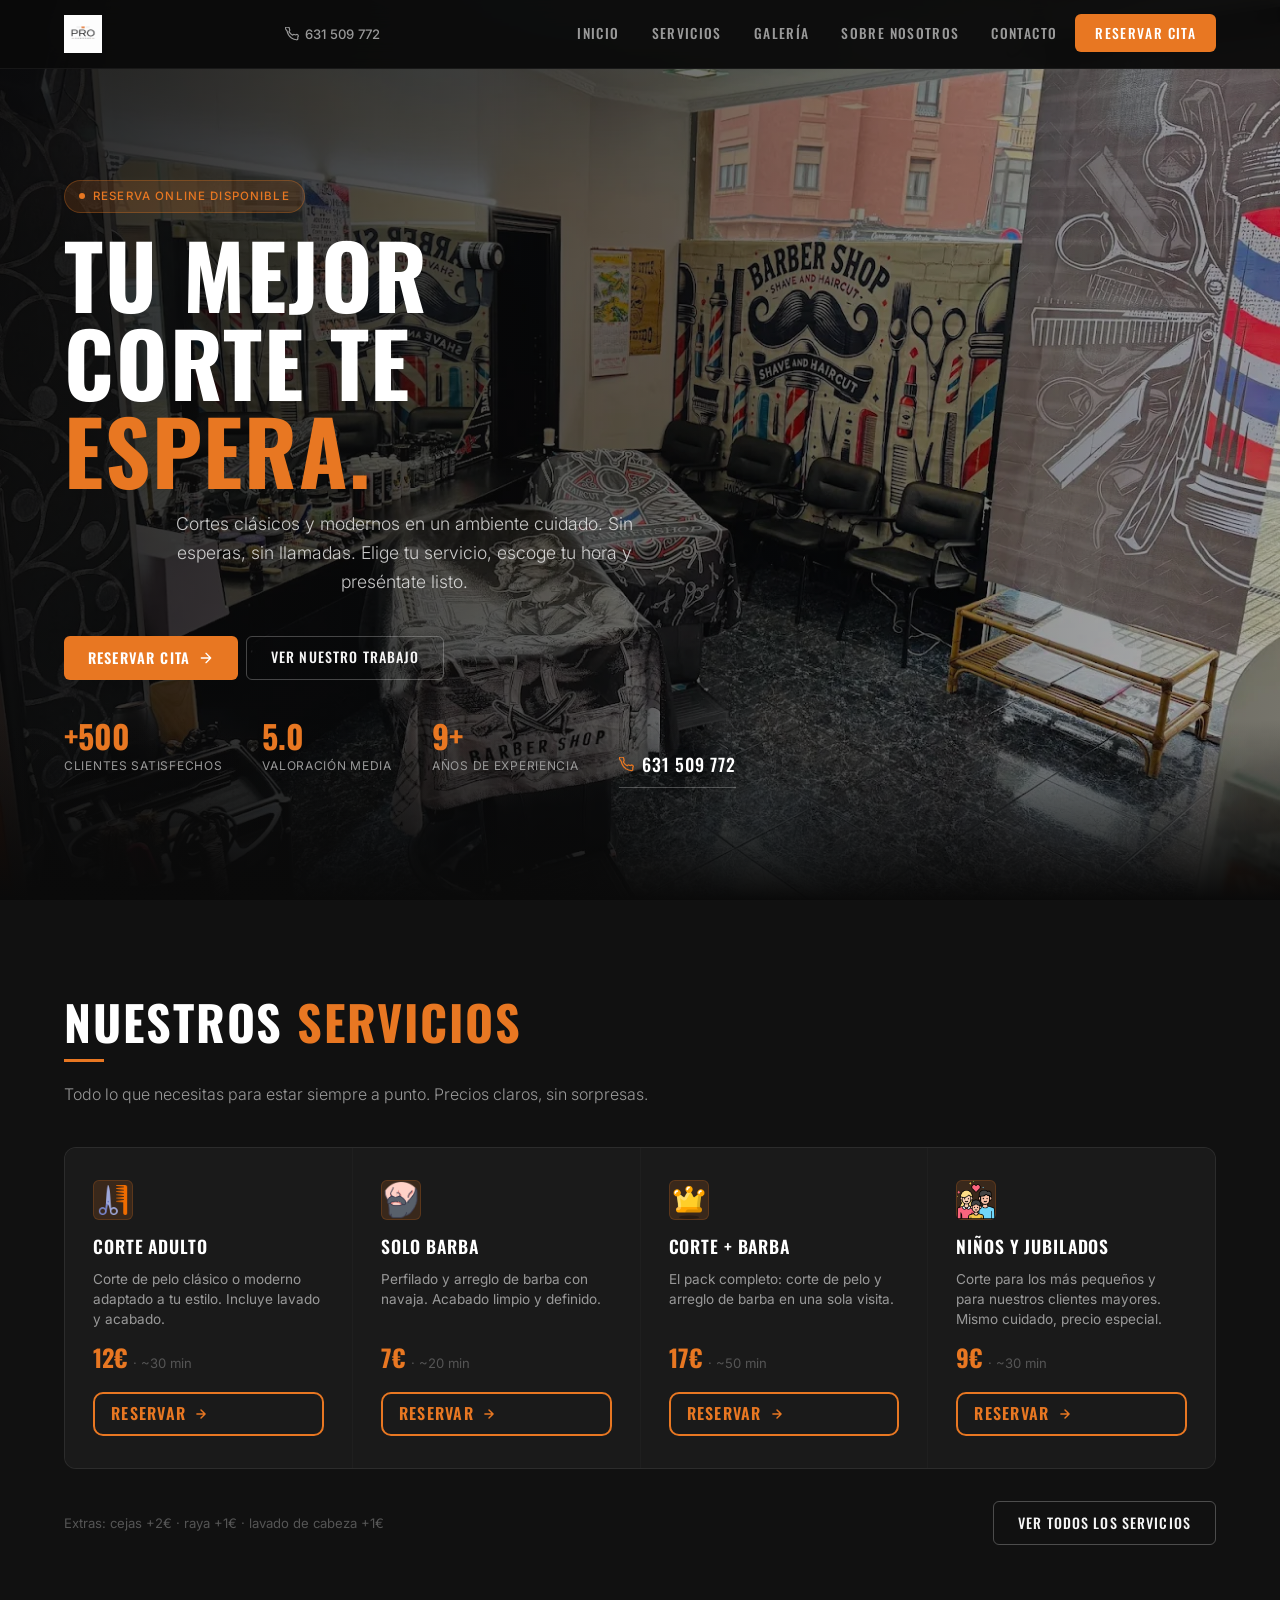
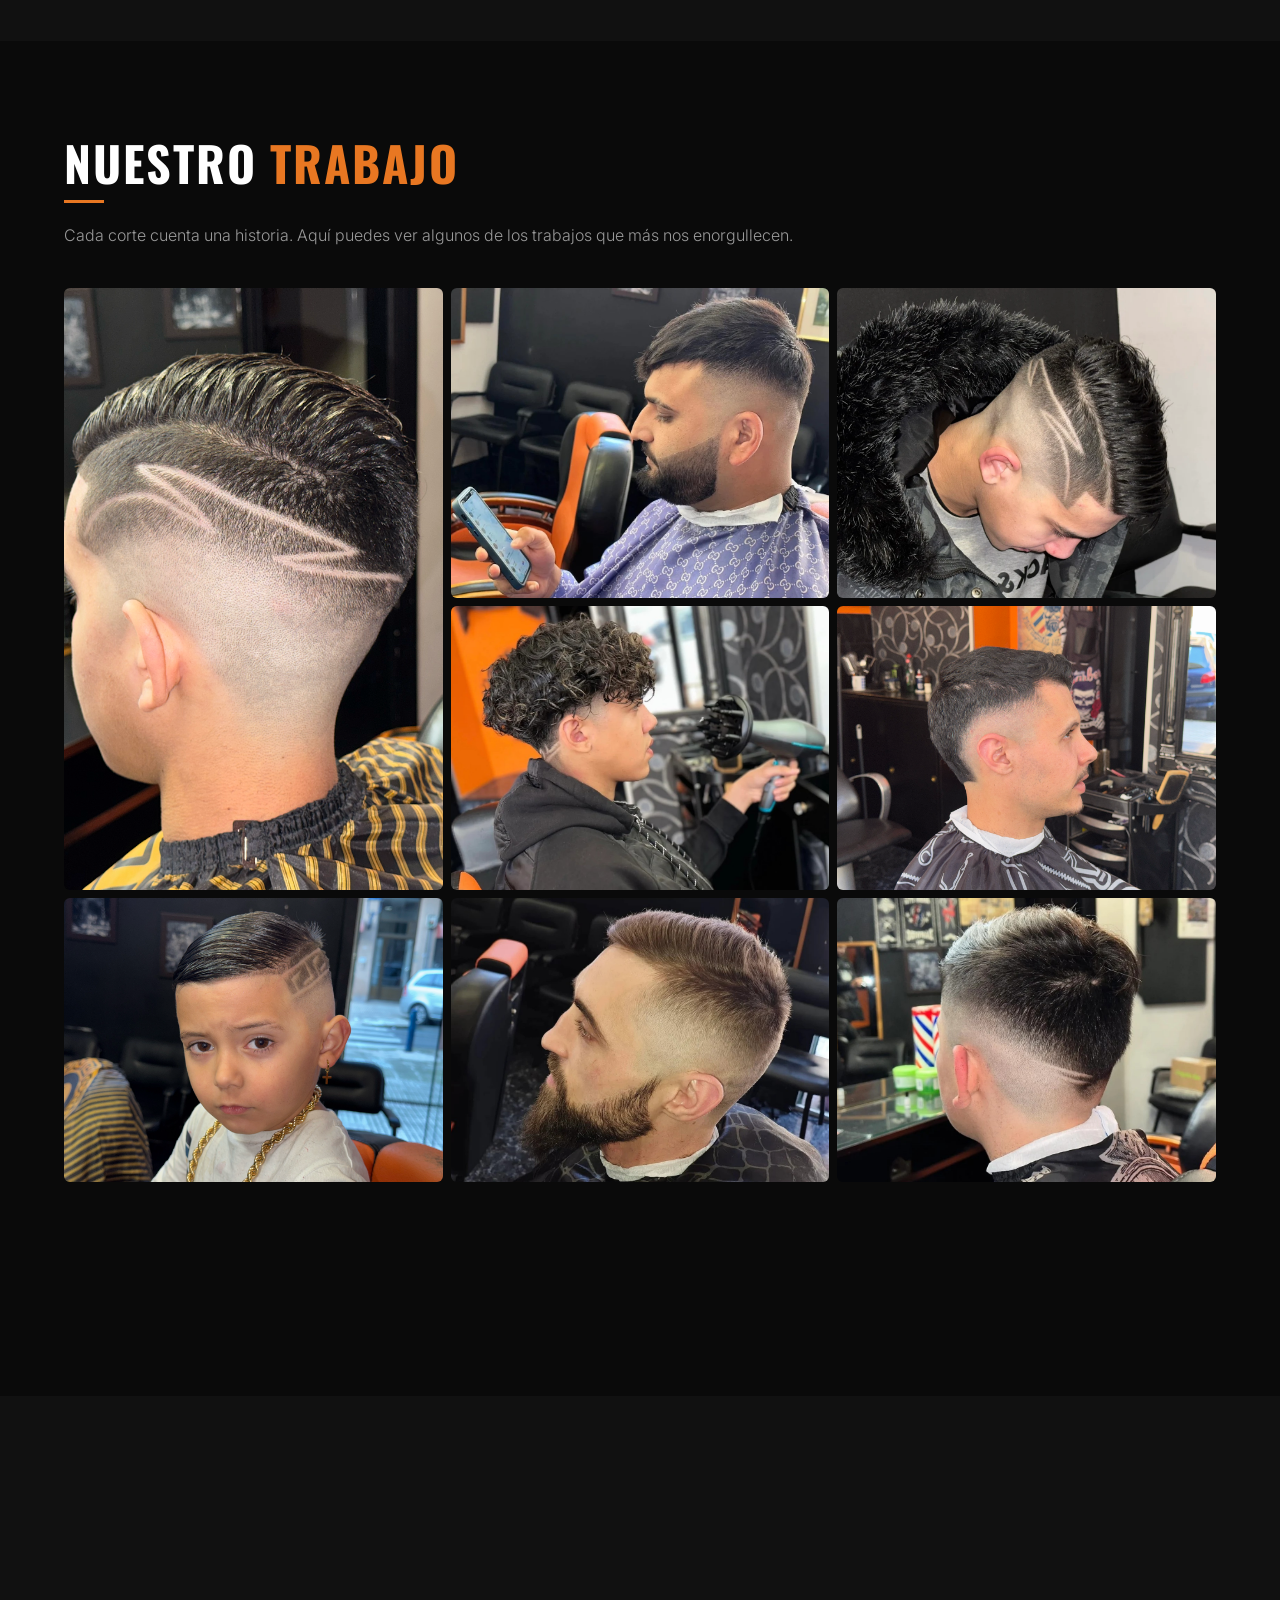
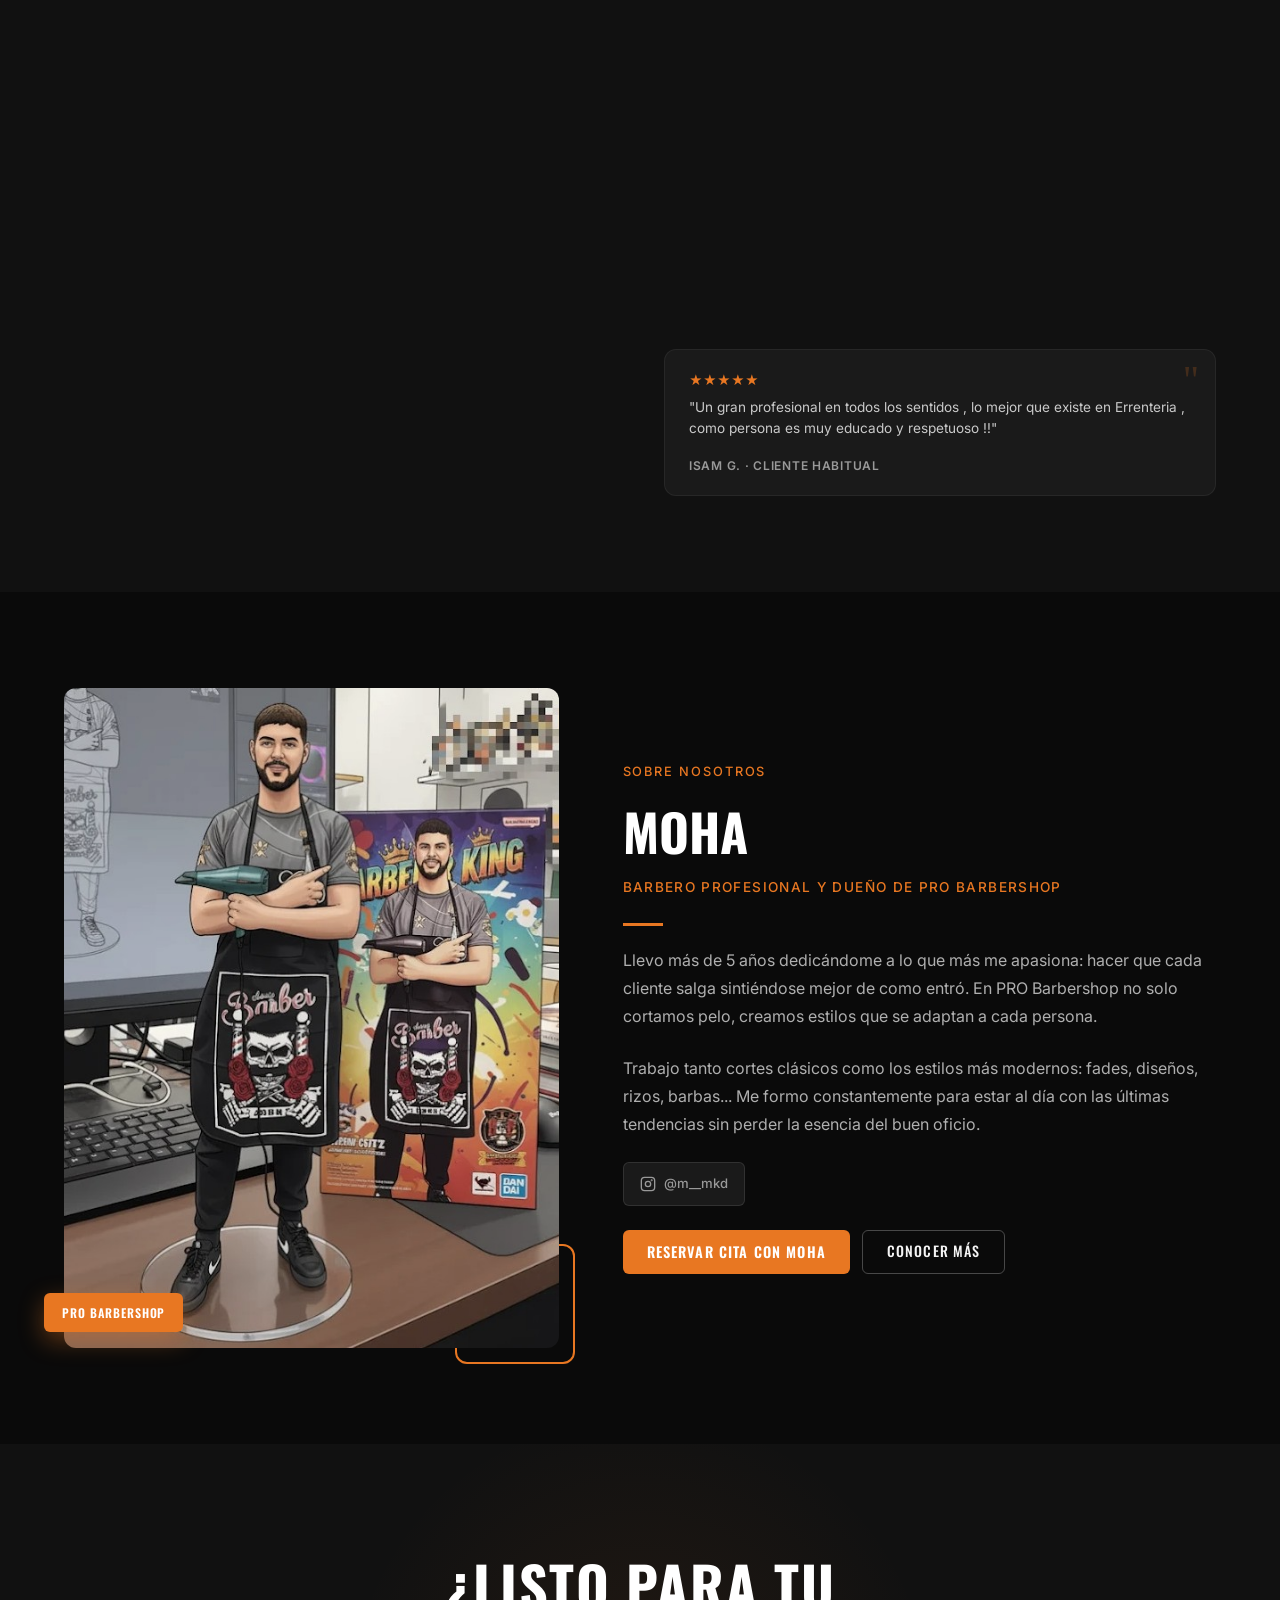
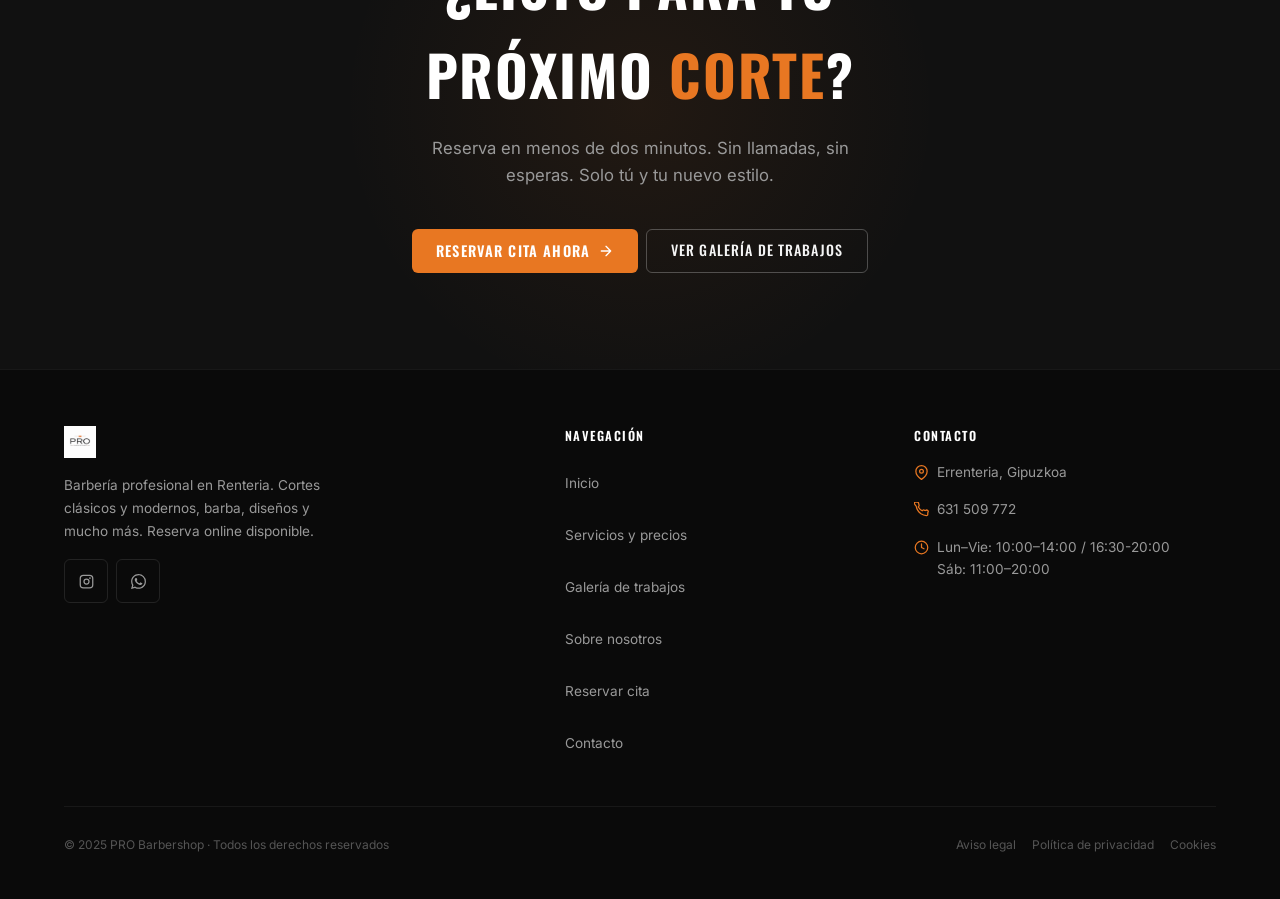
==== commit ce0aa357: "barber-v1" ====
--- a/index.html
+++ b/index.html
@@ -49,7 +49,7 @@
 
   <!-- HERO -->
   <section class="hero" id="inicio" aria-label="Inicio">
-    <div class="hero-bg" style="background-image:url('img/peluqueria-hero.jpg')" role="img" aria-label="Interior de PRO Barbershop"></div>
+    <div class="hero-bg" style="background-image:url('img/peluqueria-1.webp')" role="img" aria-label="Interior de PRO Barbershop"></div>
     <div class="hero-overlay" aria-hidden="true"></div>
     <div class="hero-overlay-bottom" aria-hidden="true"></div>
     <div class="container">
@@ -76,13 +76,17 @@
             <div class="hero-stat-label">Clientes satisfechos</div>
           </div>
           <div class="hero-stat">
-            <div class="hero-stat-numero">4.9</div>
+            <div class="hero-stat-numero">5.0</div>
             <div class="hero-stat-label">Valoración media</div>
           </div>
           <div class="hero-stat">
-            <div class="hero-stat-numero">5+</div>
+            <div class="hero-stat-numero">9+</div>
             <div class="hero-stat-label">Años de experiencia</div>
           </div>
+          <a href="tel:+34631509772" class="hero-telefono">
+          <svg width="15" height="15" viewBox="0 0 24 24" fill="none" stroke="currentColor" stroke-width="2" stroke-linecap="round" stroke-linejoin="round" aria-hidden="true"><path d="M22 16.92v3a2 2 0 01-2.18 2 19.79 19.79 0 01-8.63-3.07A19.5 19.5 0 013.43 6.68 19.79 19.79 0 01.36 2.18 2 2 0 012.36.18h3a2 2 0 012 1.72c.127.96.361 1.903.7 2.81a2 2 0 01-.45 2.11L6.91 7.91a16 16 0 006.16 6.16l.72-.72a2 2 0 012.11-.45c.907.339 1.85.573 2.81.7A2 2 0 0122 16.92z"/></svg>
+          631 509 772
+          </a>
         </div>
       </div>
     </div>
@@ -299,7 +303,6 @@
       </div>
     </div>
   </section>
-
   <!-- FOOTER -->
   <footer class="footer" aria-label="Pie de página">
     <div class="container">
@@ -365,6 +368,9 @@
   <button class="lightbox-next" id="lightbox-next" aria-label="Imagen siguiente">&#8594;</button>
 </div>
 
+<!-- Elfsight WhatsApp Chat | Untitled WhatsApp Chat -->
+<script src="https://elfsightcdn.com/platform.js" async></script>
+<div class="elfsight-app-116796c5-7142-4e91-89a8-7541a9882873" data-elfsight-app-lazy></div>
 <script src="js/main.js"></script>
 </body>
 </html>
--- a/css/style1.css
+++ b/css/style1.css
@@ -385,7 +385,7 @@
   background-size: cover;
   /* En móvil centramos en la parte superior donde suele estar el sujeto */
   background-position: center top;
-  filter: brightness(0.55);
+  filter: brightness(0.80);
   transform: scale(1.04);
   transition: transform 8s ease;
 }
@@ -689,25 +689,71 @@
 /* Touch target mínimo para el enlace de reservar */
 .servicio-reservar {
   font-family: var(--font-titulo);
-  font-size: 0.75rem;
+  font-size: 1rem;
   font-weight: 600;
-  letter-spacing: 0.1em;
+  letter-spacing: 0.08em;
   text-transform: uppercase;
   color: var(--naranja);
   display: flex;
   align-items: center;
-  gap: 6px;
+  justify-content: center;
+  gap: 8px;
   min-height: var(--touch-min);
-  border: none;
+  width: 100%;
+  border: 2px solid var(--naranja);
+  border-radius: 10px;
   background: none;
   cursor: pointer;
-  padding: 0;
-  transition: gap var(--transicion);
+  padding: 0 var(--espacio-sm);
+  margin-top: var(--espacio-xs);
+  transition: background var(--transicion), color var(--transicion);
   -webkit-tap-highlight-color: transparent;
 }
 
-@media (min-width: 1024px) {
-  .servicio-reservar:hover { gap: 10px; }
+/* Teléfono en hero */
+.hero-telefono {
+  display: inline-flex;
+  align-items: center;
+  gap: 8px;
+  margin-top: var(--espacio-md);
+  min-height: var(--touch-min);
+  font-family: var(--font-titulo);
+  font-size: 1.1rem;
+  font-weight: 500;
+  letter-spacing: 0.06em;
+  color: var(--blanco-puro);
+  border-bottom: 1px solid rgba(255,255,255,0.25);
+  padding-bottom: 2px;
+  transition: color var(--transicion), border-color var(--transicion);
+  -webkit-tap-highlight-color: transparent;
+  animation: fadeInUp 0.7s 0.5s ease both;
+}
+
+.hero-telefono svg {
+  color: var(--naranja);
+  flex-shrink: 0;
+}
+
+.hero-telefono:active,
+.hero-telefono:hover {
+  color: var(--naranja);
+  border-color: var(--naranja);
+}
+
+.servicio-reservar:active {
+  background: var(--naranja);
+  color: var(--blanco-puro);
+}
+
+@media (min-width: 1024px) {
+  .servicio-reservar {
+    width: auto;
+    justify-content: flex-start;
+  }
+  .servicio-reservar:hover {
+    background: var(--naranja);
+    color: var(--blanco-puro);
+  }
 }
 
 .servicios-footer {
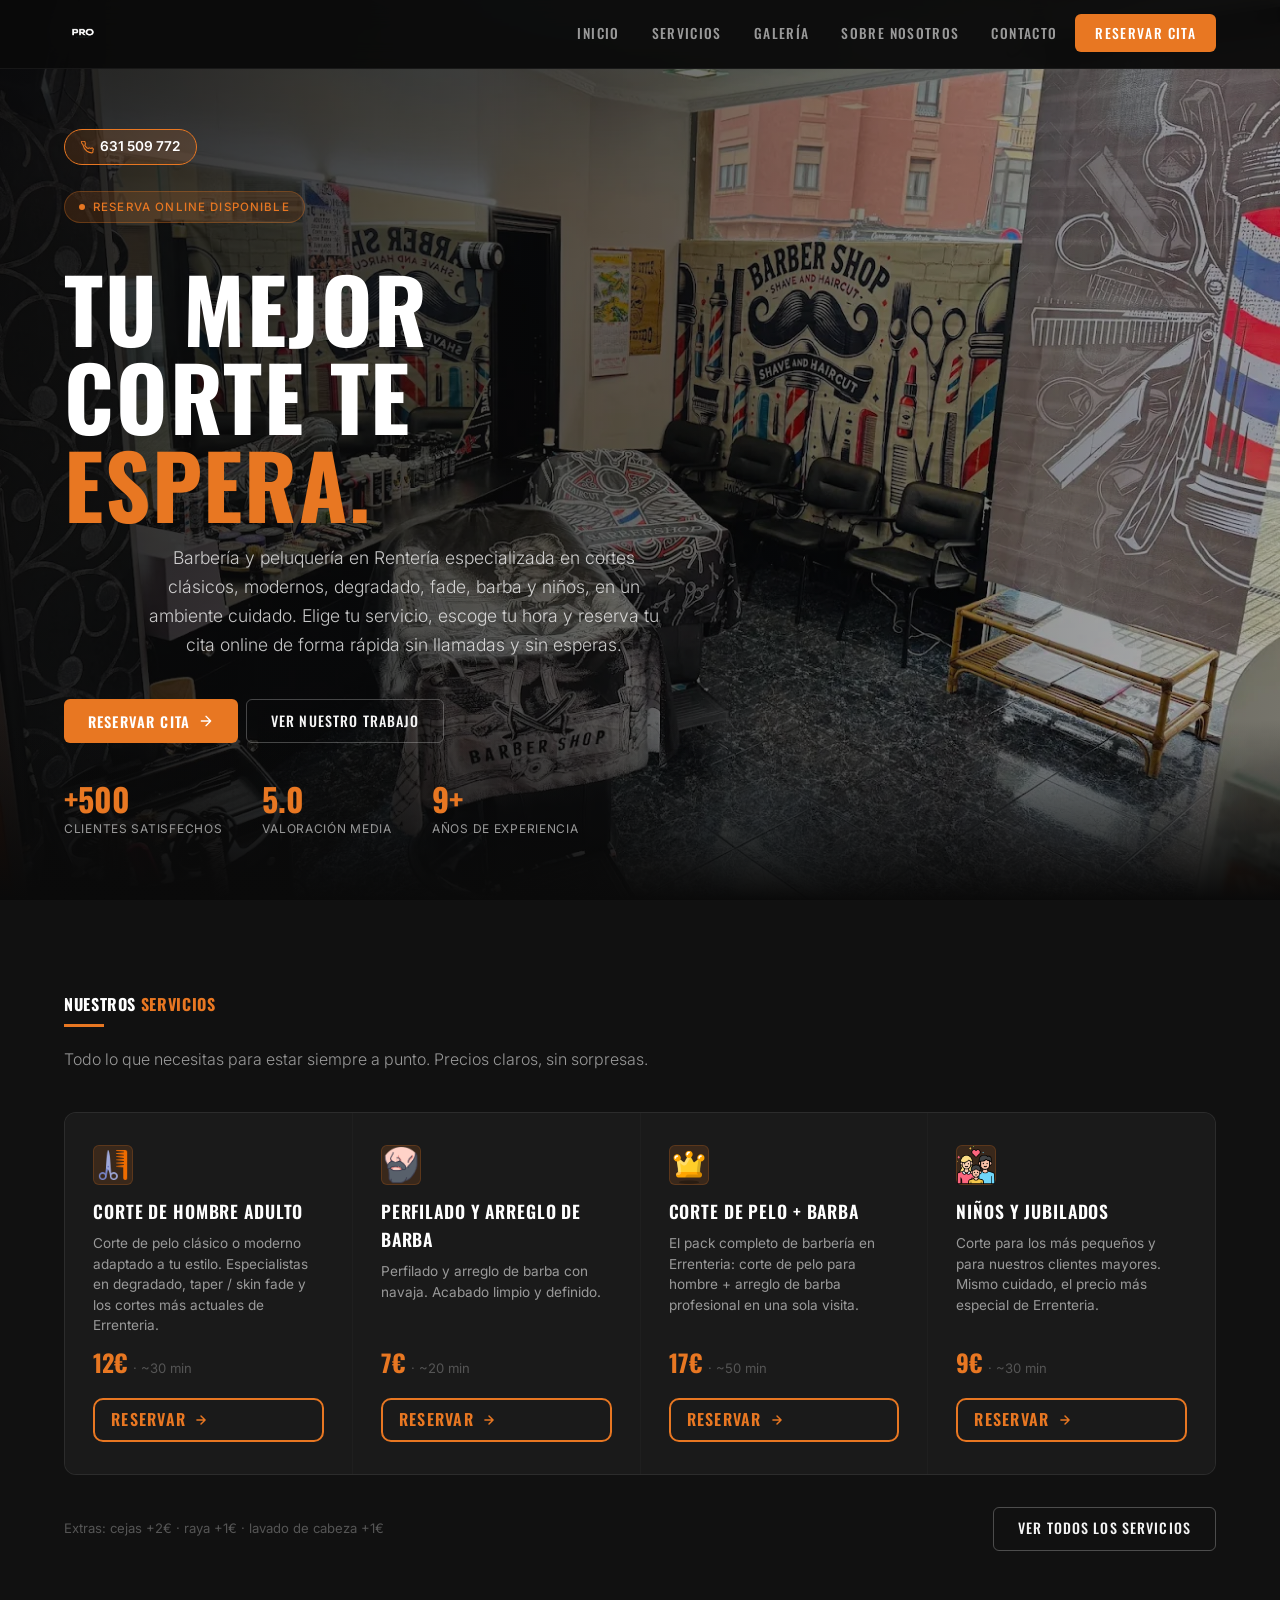
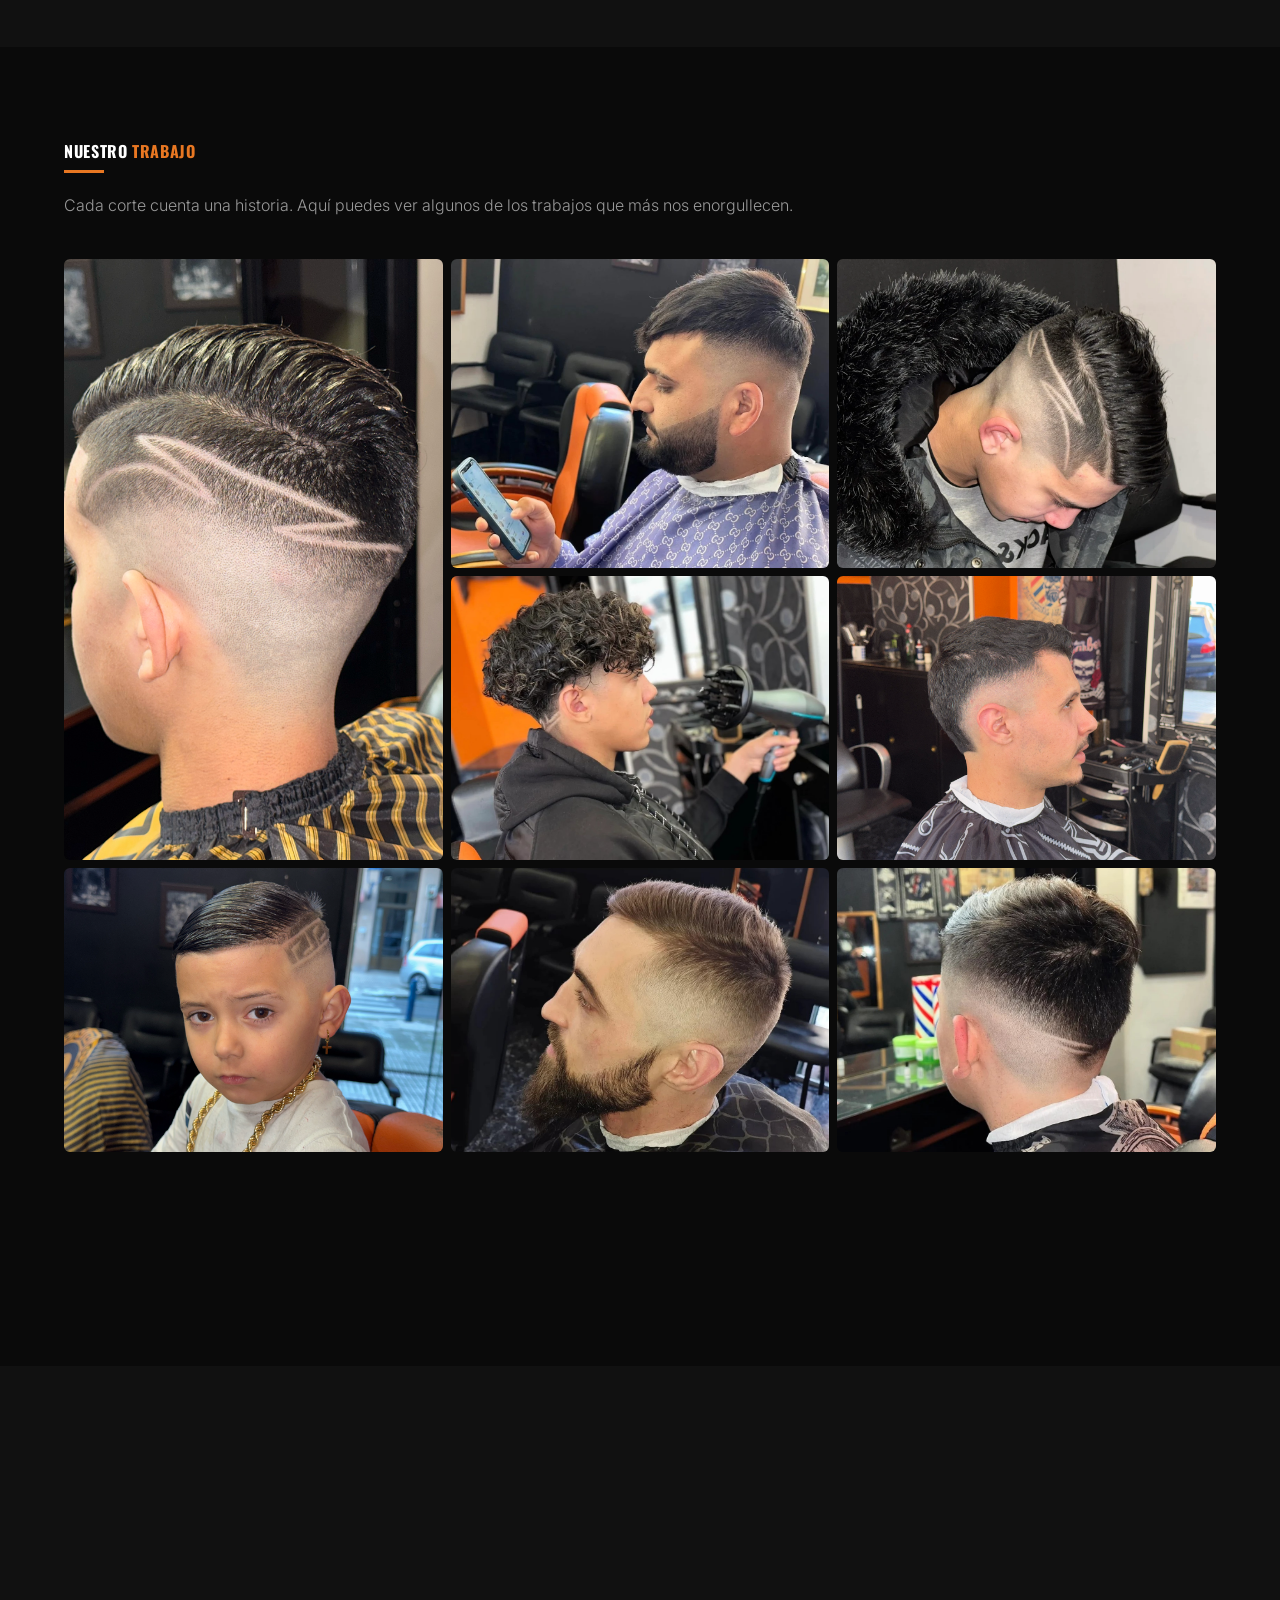
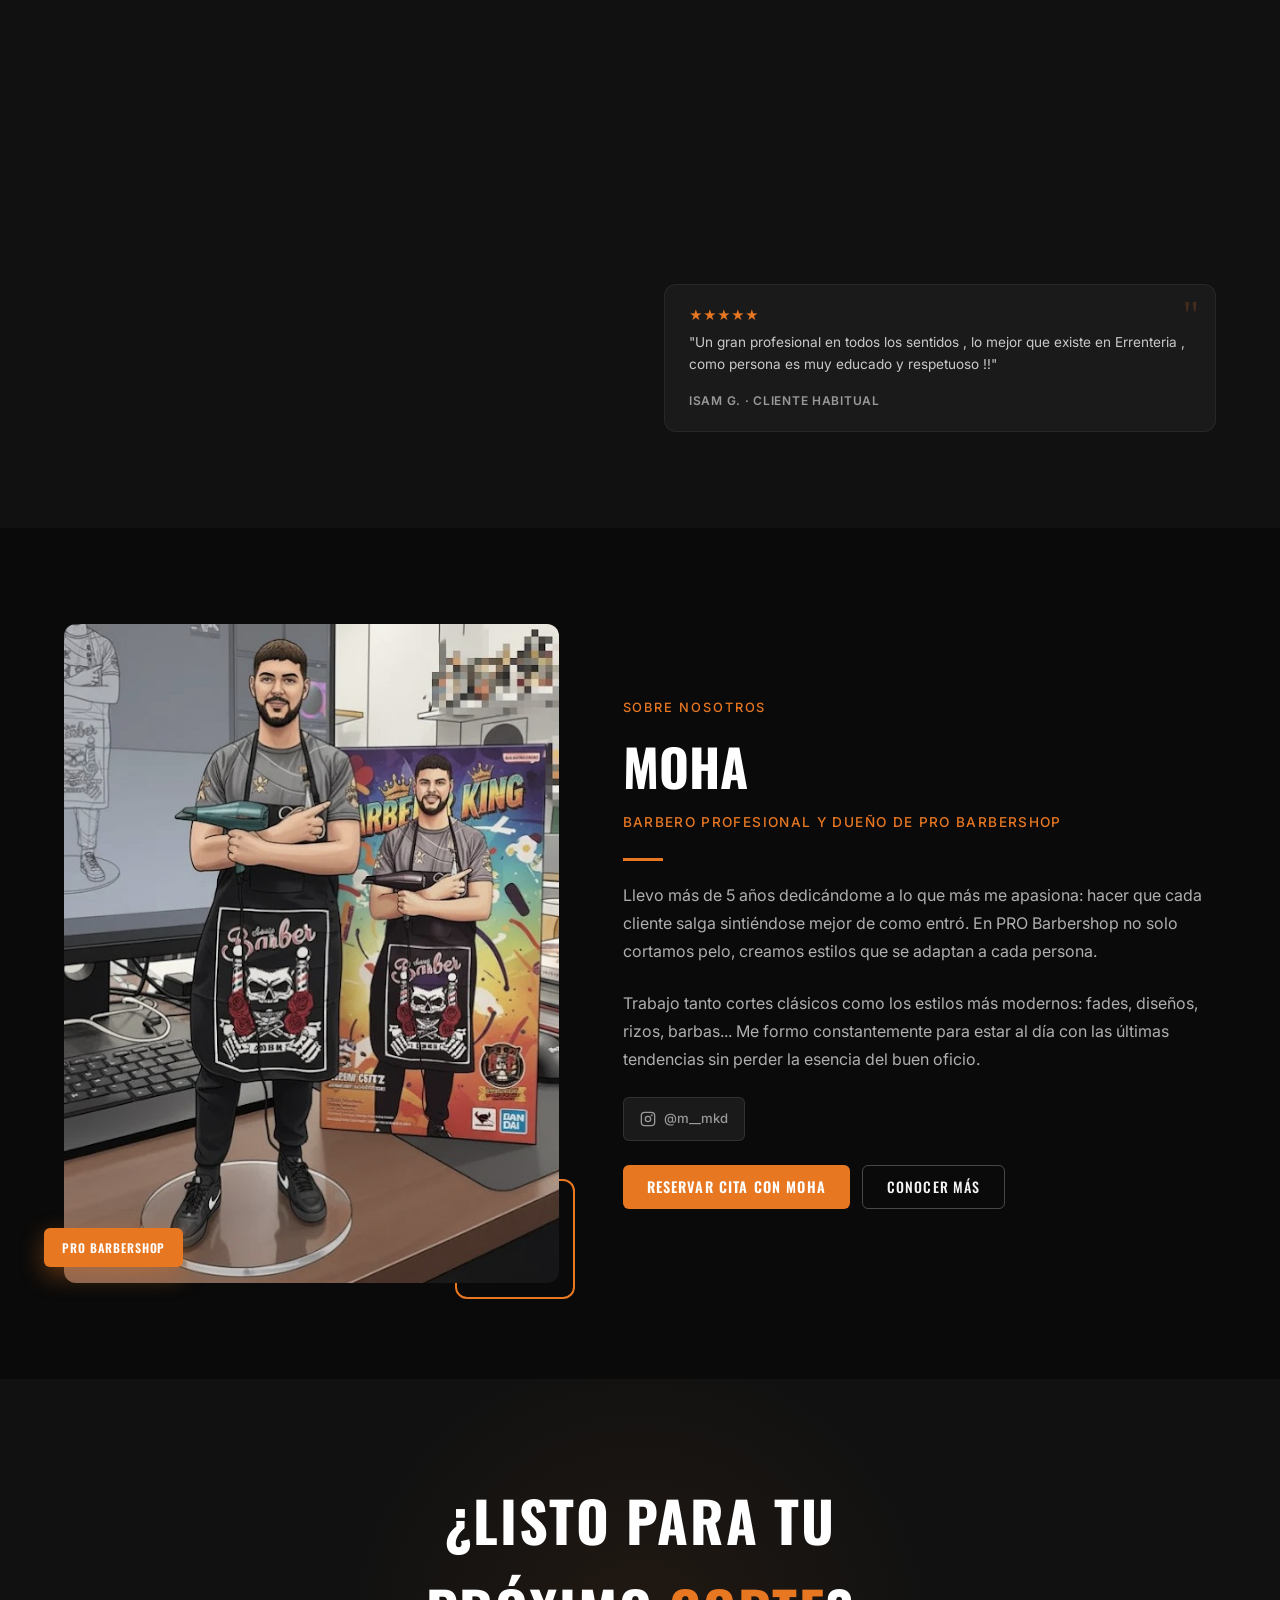
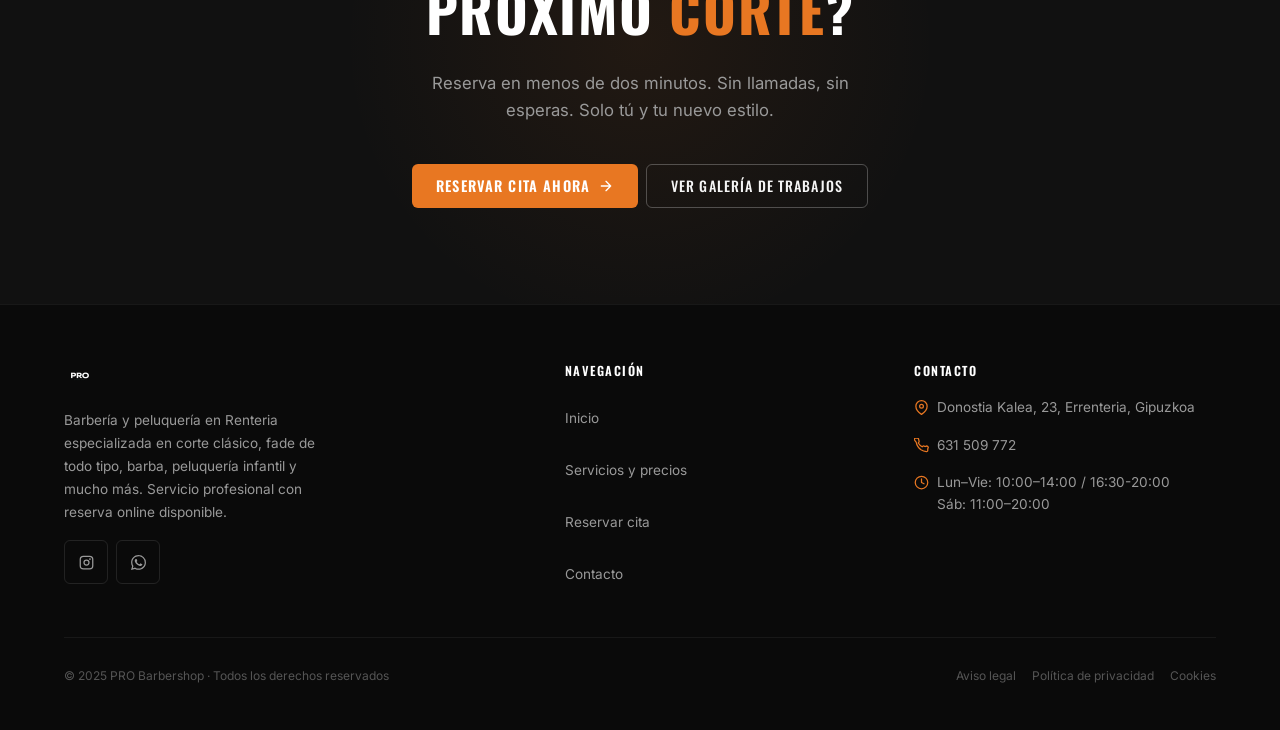
==== commit 76cacc13: "reorganizar repositorio y añadir nuevas paginas" ====
--- a/index.html
+++ b/index.html
@@ -3,13 +3,14 @@
 <head>
   <meta charset="UTF-8">
   <meta name="viewport" content="width=device-width, initial-scale=1.0">
-  <meta name="description" content="PRO Barbershop — Cortes clásicos y modernos. Reserva tu cita online en minutos. Alcobendas, Madrid.">
+  <meta name="description" content="Barbería y peluquería en Rentería especializada en corte de pelo para hombre, fade, barba y niños. Reserva tu cita online sin esperas en Errenteria.">
   <meta name="theme-color" content="#0a0a0a">
-  <title>PRO Barbershop — Reserva tu cita online</title>
+  <title>Barbería en Rentería | Peluquería masculina, fades y barba en Errenteria | Reserva online</title>
   <link rel="preconnect" href="https://fonts.googleapis.com">
   <link rel="preconnect" href="https://fonts.gstatic.com" crossorigin>
   <link href="https://fonts.googleapis.com/css2?family=Oswald:wght@300;400;500;600;700&family=Inter:wght@300;400;500;600&display=swap" rel="stylesheet">
-  <link rel="stylesheet" href="css/style1.css">
+  <link rel="stylesheet" href="css/styles.css">
+  <script type="text/javascript" charset="UTF-8" src="//cdn.cookie-script.com/s/6c1a89effa91e17a76d53b8a94916b73.js"></script>
 </head>
 <body>
  
@@ -18,12 +19,9 @@
     <nav class="nav" role="navigation" aria-label="Navegación principal">
       <div class="container nav-inner">
         <a href="index.html" aria-label="PRO Barbershop — Inicio">
-          <img src="img/logo.png" alt="PRO Barbershop" class="nav-logo">
+          <img src="img/logo-barber-pro.png" alt="PRO Barbershop" class="nav-logo">
         </a>
-        <a href="tel:+34631509772" class="nav-telefono">
-    <svg width="14" height="14" viewBox="0 0 24 24" fill="none" stroke="currentColor" stroke-width="2" stroke-linecap="round" stroke-linejoin="round"><path d="M22 16.92v3a2 2 0 01-2.18 2 19.79 19.79 0 01-8.63-3.07A19.5 19.5 0 013.43 6.68 19.79 19.79 0 01.36 2.18 2 2 0 012.36.18h3a2 2 0 012 1.72c.127.96.361 1.903.7 2.81a2 2 0 01-.45 2.11L6.91 7.91a16 16 0 006.16 6.16l.72-.72a2 2 0 012.11-.45c.907.339 1.85.573 2.81.7A2 2 0 0122 16.92z"/></svg>
-    631 509 772
-    </a>
+
         <ul class="nav-links" role="list">
           <li><a href="index.html" class="activo">Inicio</a></li>
           <li><a href="servicios.html">Servicios</a></li>
@@ -54,14 +52,21 @@
     <div class="hero-overlay-bottom" aria-hidden="true"></div>
     <div class="container">
       <div class="hero-contenido">
+        <a href="tel:+34631509772" class="hero-contacto-item">
+          <svg width="13" height="13" viewBox="0 0 24 24" fill="none" stroke="currentColor" stroke-width="2" stroke-linecap="round" stroke-linejoin="round" aria-hidden="true"><path d="M22 16.92v3a2 2 0 01-2.18 2 19.79 19.79 0 01-8.63-3.07A19.5 19.5 0 013.43 6.68 19.79 19.79 0 01.36 2.18 2 2 0 012.36.18h3a2 2 0 012 1.72c.127.96.361 1.903.7 2.81a2 2 0 01-.45 2.11L6.91 7.91a16 16 0 006.16 6.16l.72-.72a2 2 0 012.11-.45c.907.339 1.85.573 2.81.7A2 2 0 0122 16.92z"/></svg>
+            631 509 772
+        </a><br><br>
         <div class="hero-badge">Reserva online disponible</div>
+        <div class="hero-contacto-rapido">
+        
+      </div>
         <h1 class="hero-titulo">
           Tu mejor<br>corte te<br><span>espera.</span>
         </h1>
         <p class="hero-subtitulo">
-          Cortes clásicos y modernos en un ambiente cuidado.
-          Sin esperas, sin llamadas. Elige tu servicio, escoge tu hora
-          y preséntate listo.
+          Barbería y peluquería en Rentería especializada en cortes clásicos, modernos, degradado, fade, barba y niños, en un ambiente cuidado.
+          Elige tu servicio, escoge tu hora
+          y reserva tu cita online de forma rápida sin llamadas y sin esperas.
         </p>
         <div class="hero-acciones">
           <a href="reservas.html" class="btn-primario">
@@ -83,10 +88,6 @@
             <div class="hero-stat-numero">9+</div>
             <div class="hero-stat-label">Años de experiencia</div>
           </div>
-          <a href="tel:+34631509772" class="hero-telefono">
-          <svg width="15" height="15" viewBox="0 0 24 24" fill="none" stroke="currentColor" stroke-width="2" stroke-linecap="round" stroke-linejoin="round" aria-hidden="true"><path d="M22 16.92v3a2 2 0 01-2.18 2 19.79 19.79 0 01-8.63-3.07A19.5 19.5 0 013.43 6.68 19.79 19.79 0 01.36 2.18 2 2 0 012.36.18h3a2 2 0 012 1.72c.127.96.361 1.903.7 2.81a2 2 0 01-.45 2.11L6.91 7.91a16 16 0 006.16 6.16l.72-.72a2 2 0 012.11-.45c.907.339 1.85.573 2.81.7A2 2 0 0122 16.92z"/></svg>
-          631 509 772
-          </a>
         </div>
       </div>
     </div>
@@ -103,8 +104,8 @@
       <div class="servicios-grid" role="list">
         <article class="servicio-card reveal reveal-delay-1" role="listitem">
           <div class="servicio-icono" aria-hidden="true"><img src="img/icono-servicio1.png" alt="icono-corte-adulto"></div>
-          <h3 class="servicio-nombre">Corte adulto</h3>
-          <p class="servicio-desc">Corte de pelo clásico o moderno adaptado a tu estilo. Incluye lavado y acabado.</p>
+          <h2 class="servicio-nombre">Corte de hombre adulto</h2>
+          <p class="servicio-desc">Corte de pelo clásico o moderno adaptado a tu estilo. Especialistas en degradado, taper / skin fade y  los cortes más actuales de Errenteria.</p>
           <div class="servicio-precio">12€ <span>· ~30 min</span></div>
           <a href="reservas.html" class="servicio-reservar" aria-label="Reservar corte adulto">
             Reservar
@@ -113,7 +114,7 @@
         </article>
         <article class="servicio-card reveal reveal-delay-2" role="listitem">
           <div class="servicio-icono" aria-hidden="true"><img src="img\icono-servicio2.png" alt="icono-servicio-barba"></div>
-          <h3 class="servicio-nombre">Solo barba</h3>
+          <h2 class="servicio-nombre">Perfilado y arreglo de barba</h2>
           <p class="servicio-desc">Perfilado y arreglo de barba con navaja. Acabado limpio y definido.</p>
           <div class="servicio-precio">7€ <span>· ~20 min</span></div>
           <a href="reservas.html" class="servicio-reservar" aria-label="Reservar arreglo de barba">
@@ -123,8 +124,8 @@
         </article>
         <article class="servicio-card reveal reveal-delay-3" role="listitem">
           <div class="servicio-icono" aria-hidden="true"><img src="img/icono-servicio5.png" alt="icono-servicio-corte+barba"></div>
-          <h3 class="servicio-nombre">Corte + barba</h3>
-          <p class="servicio-desc">El pack completo: corte de pelo y arreglo de barba en una sola visita.</p>
+          <h2 class="servicio-nombre">Corte de pelo + barba</h2>
+          <p class="servicio-desc">El pack completo de barbería en Errenteria: corte de pelo para hombre + arreglo de barba profesional en una sola visita.</p>
           <div class="servicio-precio">17€ <span>· ~50 min</span></div>
           <a href="reservas.html" class="servicio-reservar" aria-label="Reservar corte y barba">
             Reservar
@@ -133,8 +134,8 @@
         </article>
         <article class="servicio-card reveal reveal-delay-4" role="listitem">
           <div class="servicio-icono" aria-hidden="true"><img src="img\icono-servicio4.png" alt="servicio-corte-niños+jubilados"></div>
-          <h3 class="servicio-nombre">Niños y jubilados</h3>
-          <p class="servicio-desc">Corte para los más pequeños y para nuestros clientes mayores. Mismo cuidado, precio especial.</p>
+          <h2 class="servicio-nombre">Niños y jubilados</h2>
+          <p class="servicio-desc">Corte para los más pequeños y para nuestros clientes mayores. Mismo cuidado, el precio más especial de Errenteria.</p>
           <div class="servicio-precio">9€ <span>· ~30 min</span></div>
           <a href="reservas.html" class="servicio-reservar" aria-label="Reservar corte infantil o jubilado">
             Reservar
@@ -308,8 +309,8 @@
     <div class="container">
       <div class="footer-grid">
         <div>
-          <img src="img/logo.png" alt="PRO Barbershop" class="footer-logo">
-          <p class="footer-desc">Barbería profesional en Renteria. Cortes clásicos y modernos, barba, diseños y mucho más. Reserva online disponible.</p>
+          <img src="img/logo-barber-pro.png" alt="PRO Barbershop" class="footer-logo">
+          <p class="footer-desc">Barbería y peluquería en Renteria especializada en corte clásico, fade de todo tipo, barba, peluquería infantil y mucho más. Servicio profesional con reserva online disponible.</p>
           <div class="footer-redes" aria-label="Redes sociales">
             <a href="https://www.instagram.com/m__mkd" target="_blank" rel="noopener" class="footer-red" aria-label="Instagram">
               <svg width="15" height="15" viewBox="0 0 24 24" fill="none" stroke="currentColor" stroke-width="2" stroke-linecap="round" stroke-linejoin="round" aria-hidden="true"><rect x="2" y="2" width="20" height="20" rx="5"/><circle cx="12" cy="12" r="4"/><circle cx="17.5" cy="6.5" r="0.5" fill="currentColor"/></svg>
@@ -324,8 +325,6 @@
           <ul class="footer-links" role="list">
             <li><a href="index.html">Inicio</a></li>
             <li><a href="servicios.html">Servicios y precios</a></li>
-            <li><a href="galeria.html">Galería de trabajos</a></li>
-            <li><a href="sobre-nosotros.html">Sobre nosotros</a></li>
             <li><a href="reservas.html">Reservar cita</a></li>
             <li><a href="contacto.html">Contacto</a></li>
           </ul>
@@ -334,7 +333,7 @@
           <p class="footer-columna-titulo">Contacto</p>
           <div class="footer-info-item">
             <svg class="footer-info-icono" width="15" height="15" viewBox="0 0 24 24" fill="none" stroke="currentColor" stroke-width="2" stroke-linecap="round" stroke-linejoin="round" aria-hidden="true"><path d="M21 10c0 7-9 13-9 13s-9-6-9-13a9 9 0 0118 0z"/><circle cx="12" cy="10" r="3"/></svg>
-            <span>Errenteria, Gipuzkoa</span>
+            <span>Donostia Kalea, 23, Errenteria, Gipuzkoa</span>
           </div>
           <div class="footer-info-item">
             <svg class="footer-info-icono" width="15" height="15" viewBox="0 0 24 24" fill="none" stroke="currentColor" stroke-width="2" stroke-linecap="round" stroke-linejoin="round" aria-hidden="true"><path d="M22 16.92v3a2 2 0 01-2.18 2 19.79 19.79 0 01-8.63-3.07A19.5 19.5 0 013.43 6.68 19.79 19.79 0 01.36 2.18 2 2 0 012.36.18h3a2 2 0 012 1.72c.127.96.361 1.903.7 2.81a2 2 0 01-.45 2.11L6.91 7.91a16 16 0 006.16 6.16l.72-.72a2 2 0 012.11-.45c.907.339 1.85.573 2.81.7A2 2 0 0122 16.92z"/></svg>
@@ -352,9 +351,9 @@
       <div class="footer-bottom">
         <p class="footer-copy">© 2025 PRO Barbershop · Todos los derechos reservados</p>
         <nav class="footer-legal" aria-label="Legal">
-          <a href="#">Aviso legal</a>
-          <a href="#">Política de privacidad</a>
-          <a href="#">Cookies</a>
+          <a href="aviso-legal.html">Aviso legal</a>
+          <a href="politica-privacidad.html">Política de privacidad</a>
+          <a href="cookies.html">Cookies</a>
         </nav>
       </div>
     </div>
--- a/css/styles.css
+++ b/css/styles.css
@@ -0,0 +1,1936 @@
+/* ============================================
+   PRO BARBERSHOP — style.css
+   Mobile First · Oswald + Inter · Naranja acento 
+   
+   Breakpoints:
+   - Base:    0px+     → móvil (diseño principal)
+   - sm:      480px+   → móvil grande
+   - md:      768px+   → tablet
+   - lg:      1024px+  → desktop
+   - xl:      1200px+  → desktop grande
+
+   ============================================ */
+
+@import url('https://fonts.googleapis.com/css2?family=Oswald:wght@300;400;500;600;700&family=Inter:wght@300;400;500;600&display=swap');
+
+/* ============================================
+   VARIABLES
+   ============================================ */
+:root {
+  --negro:        #0a0a0a;
+  --negro-2:      #111111;
+  --negro-3:      #1a1a1a;
+  --negro-4:      #222222;
+  --gris-oscuro:  #2e2e2e;
+  --gris-medio:   #555555;
+  --gris-claro:   #999999;
+  --blanco:       #f5f5f5;
+  --blanco-puro:  #ffffff;
+  --naranja:      #e87722;
+  --naranja-dark: #c45e0d;
+  --naranja-glow: rgba(232, 119, 34, 0.15);
+
+  --font-titulo: 'Oswald', sans-serif;
+  --font-cuerpo: 'Inter', sans-serif;
+
+  /* Espaciado base móvil */
+  --espacio-xs:  8px;
+  --espacio-sm:  16px;
+  --espacio-md:  24px;
+  --espacio-lg:  40px;
+  --espacio-xl:  64px;
+
+  /* Tamaño mínimo de toque — WCAG 2.5.5 */
+  --touch-min:   44px;
+
+  --radio:       6px;
+  --radio-lg:    12px;
+  --sombra:      0 4px 24px rgba(0,0,0,0.5);
+  --transicion:  0.3s ease;
+}
+
+/* ============================================
+   RESET
+   ============================================ */
+*, *::before, *::after {
+  box-sizing: border-box;
+  margin: 0;
+  padding: 0;
+}
+
+html {
+  scroll-behavior: smooth;
+  /* Evita zoom automático en inputs en iOS */
+  -webkit-text-size-adjust: 100%;
+}
+
+body {
+  background: var(--negro);
+  color: var(--blanco);
+  font-family: var(--font-cuerpo);
+  line-height: 1.6;
+  overflow-x: hidden;
+  /* Mejora rendering en móvil */
+  -webkit-font-smoothing: antialiased;
+  -moz-osx-font-smoothing: grayscale;
+}
+
+img {
+  display: block;
+  max-width: 100%;
+  height: auto;
+}
+
+a   { text-decoration: none; color: inherit; }
+ul  { list-style: none; }
+
+/* ============================================
+   UTILIDADES BASE (móvil)
+   ============================================ */
+.container {
+  width: 100%;
+  padding: 0 var(--espacio-sm);
+}
+
+@media (min-width: 480px) {
+  .container { padding: 0 var(--espacio-md); }
+}
+
+@media (min-width: 1024px) {
+  .container {
+    max-width: 1200px;
+    margin: 0 auto;
+    padding: 0 var(--espacio-md);
+  }
+}
+
+/* Sección: padding móvil reducido, crece en desktop */
+.seccion {
+  padding: var(--espacio-xl) 0;
+}
+
+@media (min-width: 1024px) {
+  .seccion { padding: 96px 0; }
+}
+
+/* Títulos de sección */
+.seccion-titulo {
+  font-family: var(--font-titulo);
+  font-weight: 700;
+  text-transform: uppercase;
+  letter-spacing: 0.04em;
+  color: var(--blanco-puro);
+  margin-bottom: 8px;
+  line-height: 1.1;
+}
+
+.seccion-titulo span { color: var(--naranja); }
+
+.seccion-subtitulo {
+  font-size: 0.95rem;
+  color: var(--gris-claro);
+  font-weight: 300;
+  margin-bottom: var(--espacio-lg);
+  line-height: 1.6;
+}
+
+@media (min-width: 768px) {
+  .seccion-subtitulo { font-size: 1rem; }
+}
+
+.linea-acento {
+  width: 40px;
+  height: 3px;
+  background: var(--naranja);
+  margin: 10px 0 20px;
+}
+
+/* ============================================
+   BOTONES — touch-friendly desde móvil
+   ============================================ */
+.btn-primario {
+  display: inline-flex;
+  align-items: center;
+  justify-content: center;
+  gap: var(--espacio-xs);
+  min-height: var(--touch-min);
+  background: var(--naranja);
+  color: var(--blanco-puro);
+  font-family: var(--font-titulo);
+  font-size: 0.9rem;
+  font-weight: 600;
+  letter-spacing: 0.08em;
+  text-transform: uppercase;
+  padding: 0 var(--espacio-md);
+  border: none;
+  border-radius: var(--radio);
+  cursor: pointer;
+  transition: background var(--transicion), transform var(--transicion);
+  /* Activo táctil */
+  -webkit-tap-highlight-color: transparent;
+}
+
+.btn-primario:active {
+  background: var(--naranja-dark);
+  transform: scale(0.98);
+}
+
+@media (min-width: 1024px) {
+  .btn-primario:hover {
+    background: var(--naranja-dark);
+    transform: translateY(-2px);
+  }
+  .btn-primario:active { transform: translateY(0); }
+}
+
+.btn-secundario {
+  display: inline-flex;
+  align-items: center;
+  justify-content: center;
+  gap: var(--espacio-xs);
+  min-height: var(--touch-min);
+  background: transparent;
+  color: var(--blanco);
+  font-family: var(--font-titulo);
+  font-size: 0.88rem;
+  font-weight: 500;
+  letter-spacing: 0.08em;
+  text-transform: uppercase;
+  padding: 0 var(--espacio-md);
+  border: 1px solid rgba(255,255,255,0.25);
+  border-radius: var(--radio);
+  cursor: pointer;
+  transition: border-color var(--transicion), color var(--transicion);
+  -webkit-tap-highlight-color: transparent;
+}
+
+.btn-secundario:active {
+  border-color: var(--naranja);
+  color: var(--naranja);
+}
+
+@media (min-width: 1024px) {
+  .btn-secundario:hover {
+    border-color: var(--naranja);
+    color: var(--naranja);
+  }
+}
+
+/* ============================================
+   NAVEGACIÓN — mobile first
+   ============================================ */
+.nav {
+  position: fixed;
+  top: 0; left: 0; right: 0;
+  z-index: 1000;
+  background: rgba(10,10,10,0.95);
+  backdrop-filter: blur(12px);
+  -webkit-backdrop-filter: blur(12px);
+  border-bottom: 1px solid rgba(255,255,255,0.06);
+}
+
+.nav-inner {
+  display: flex;
+  align-items: center;
+  justify-content: space-between;
+  /* Altura mínima táctil en móvil */
+  height: 60px;
+}
+
+@media (min-width: 1024px) {
+  .nav-inner { height: 68px; }
+}
+
+.nav-logo {
+  height: 32px;
+  width: auto;
+}
+
+@media (min-width: 1024px) {
+  .nav-logo { height: 38px; }
+}
+
+/* Links de navegación — ocultos en móvil */
+.nav-links {
+  display: none;
+}
+
+@media (min-width: 1024px) {
+  .nav-links {
+    display: flex;
+    align-items: center;
+    gap: 4px;
+  }
+
+  .nav-links a {
+    font-family: var(--font-titulo);
+    font-size: 0.85rem;
+    font-weight: 500;
+    letter-spacing: 0.1em;
+    text-transform: uppercase;
+    color: var(--gris-claro);
+    padding: 8px 14px;
+    border-radius: var(--radio);
+    transition: color var(--transicion);
+  }
+
+  .nav-links a:hover,
+  .nav-links a.activo { color: var(--blanco-puro); }
+
+  .nav-cta {
+    background: var(--naranja) !important;
+    color: var(--blanco-puro) !important;
+    padding: 9px 20px !important;
+    border-radius: var(--radio) !important;
+  }
+
+  .nav-cta:hover { background: var(--naranja-dark) !important; }
+}
+
+/* Botón hamburguesa — visible solo en móvil */
+.nav-hamburger {
+  display: flex;
+  flex-direction: column;
+  gap: 5px;
+  cursor: pointer;
+  padding: var(--espacio-xs);
+  border: none;
+  background: transparent;
+  min-width: var(--touch-min);
+  min-height: var(--touch-min);
+  align-items: center;
+  justify-content: center;
+  -webkit-tap-highlight-color: transparent;
+}
+
+.nav-hamburger span {
+  display: block;
+  width: 24px;
+  height: 2px;
+  background: var(--blanco);
+  border-radius: 2px;
+  transition: all var(--transicion);
+}
+
+.nav-hamburger.abierto span:nth-child(1) { transform: translateY(7px) rotate(45deg); }
+.nav-hamburger.abierto span:nth-child(2) { opacity: 0; }
+.nav-hamburger.abierto span:nth-child(3) { transform: translateY(-7px) rotate(-45deg); }
+
+@media (min-width: 1024px) {
+  .nav-hamburger { display: none; }
+}
+
+/* Menú móvil desplegable */
+.nav-menu-movil {
+  display: none;
+  flex-direction: column;
+  background: var(--negro-2);
+  border-top: 1px solid rgba(255,255,255,0.06);
+  padding: var(--espacio-sm) var(--espacio-sm) var(--espacio-md);
+  gap: 4px;
+}
+
+.nav-menu-movil a {
+  font-family: var(--font-titulo);
+  font-size: 1rem;
+  font-weight: 500;
+  letter-spacing: 0.08em;
+  text-transform: uppercase;
+  color: var(--blanco-puro);
+  /* Touch target mínimo */
+  min-height: var(--touch-min);
+  display: flex;
+  align-items: center;
+  padding: 0 var(--espacio-xs);
+  border-bottom: 1px solid rgba(255,255,255,0.05);
+  transition: color var(--transicion);
+  -webkit-tap-highlight-color: transparent;
+}
+
+.nav-menu-movil a:active { color: var(--naranja); }
+
+.nav-menu-movil .btn-primario {
+  margin-top: var(--espacio-sm);
+  width: 100%;
+}
+
+.nav-menu-movil.visible { display: flex; }
+
+@media (min-width: 1024px) {
+  .nav-menu-movil { display: none !important; }
+}
+
+/* ============================================
+   HERO — mobile first
+   ============================================ */
+.hero {
+  position: relative;
+  /* En móvil: altura mínima de pantalla completa */
+  min-height: 100svh;
+  min-height: 100vh;
+  display: flex;
+  align-items: center;
+  overflow: hidden;
+}
+
+.hero-bg {
+  position: absolute;
+  inset: 0;
+  background-size: cover;
+  /* En móvil centramos en la parte superior donde suele estar el sujeto */
+  background-position: center top;
+  filter: brightness(0.80);
+  transform: scale(1.04);
+  transition: transform 8s ease;
+}
+
+.hero-bg.loaded { transform: scale(1); }
+
+@media (min-width: 768px) {
+  .hero-bg { background-position: center center; }
+}
+
+.hero-overlay {
+  position: absolute;
+  inset: 0;
+  /* En móvil: gradiente más fuerte para legibilidad del texto */
+  background: linear-gradient(
+    to bottom,
+    rgba(10,10,10,0.5) 0%,
+    rgba(10,10,10,0.3) 50%,
+    rgba(10,10,10,0.7) 100%
+  );
+}
+
+@media (min-width: 768px) {
+  .hero-overlay {
+    background: linear-gradient(
+      to right,
+      rgba(10,10,10,0.85) 0%,
+      rgba(10,10,10,0.4) 60%,
+      rgba(10,10,10,0.1) 100%
+    );
+  }
+}
+
+.hero-overlay-bottom {
+  position: absolute;
+  bottom: 0; left: 0; right: 0;
+  height: 120px;
+  background: linear-gradient(to top, var(--negro), transparent);
+}
+
+@media (min-width: 768px) {
+  .hero-overlay-bottom { height: 180px; }
+}
+
+.hero-contenido {
+  position: relative;
+  z-index: 2;
+  width: 100%;
+  /* Espacio para la nav fija */
+  padding-top: 60px;
+}
+
+@media (min-width: 1024px) {
+  .hero-contenido {
+    max-width: 680px;
+    padding-top: 68px;
+  }
+}
+
+.hero-badge {
+  display: inline-flex;
+  align-items: center;
+  gap: var(--espacio-xs);
+  background: var(--naranja-glow);
+  border: 1px solid rgba(232,119,34,0.3);
+  border-radius: 100px;
+  padding: 6px 14px;
+  font-size: 0.72rem;
+  font-weight: 500;
+  letter-spacing: 0.1em;
+  text-transform: uppercase;
+  color: var(--naranja);
+  margin-bottom: var(--espacio-sm);
+  animation: fadeInDown 0.7s ease both;
+}
+
+.hero-badge::before {
+  content: '';
+  width: 6px; height: 6px;
+  border-radius: 50%;
+  background: var(--naranja);
+  flex-shrink: 0;
+}
+
+.hero-titulo {
+  font-family: var(--font-titulo);
+  /* En móvil más compacto */
+  font-size: clamp(2.6rem, 12vw, 5.5rem);
+  font-weight: 700;
+  line-height: 1.0;
+  text-transform: uppercase;
+  letter-spacing: 0.02em;
+  color: var(--blanco-puro);
+  margin-bottom: var(--espacio-sm);
+  animation: fadeInUp 0.7s 0.1s ease both;
+}
+
+.hero-titulo span { color: var(--naranja); }
+
+/* Teléfono rápido en hero */
+.hero-contacto-rapido {
+  margin-bottom: var(--espacio-sm);
+  animation: fadeInDown 0.7s 0.15s ease both;
+  margin-top: var(--espacio-md);
+}
+
+.hero-contacto-item {
+  display: inline-flex;
+  align-items: center;
+  gap: 6px;
+  min-height: 36px;
+  font-size: 0.85rem;
+  font-weight: 600;
+  color: var(--blanco-puro);
+  white-space: nowrap;
+  background: var(--naranja-glow);
+  border: 1px solid var(--naranja);
+  border-radius: 100px;
+  padding: 0 16px;
+  transition: background var(--transicion), border-color var(--transicion);
+  -webkit-tap-highlight-color: transparent;
+}
+
+.hero-contacto-item svg { color: var(--naranja); flex-shrink: 0; }
+
+
+.hero-subtitulo {
+  font-size: 0.95rem;
+  font-weight: 300;
+  color: rgba(245,245,245,0.8);
+  line-height: 1.65;
+  margin-bottom: var(--espacio-md);
+  animation: fadeInUp 0.7s 0.2s ease both;
+}
+
+@media (min-width: 768px) {
+  .hero-subtitulo {
+    font-size: 1.1rem;
+    max-width: 520px;
+    margin-bottom: var(--espacio-lg);
+    margin-left: auto;
+    margin-right: auto;
+    text-align: center;
+  }
+}
+
+/* Acciones hero: apiladas en móvil, en fila en desktop */
+.hero-acciones {
+  display: flex;
+  flex-direction: column;
+  gap: var(--espacio-xs);
+  margin-bottom: var(--espacio-lg);
+  animation: fadeInUp 0.7s 0.3s ease both;
+}
+
+.hero-acciones .btn-primario,
+.hero-acciones .btn-secundario {
+  width: 100%;
+}
+
+@media (min-width: 480px) {
+  .hero-acciones {
+    flex-direction: row;
+    flex-wrap: wrap;
+  }
+  .hero-acciones .btn-primario,
+  .hero-acciones .btn-secundario {
+    width: auto;
+  }
+}
+
+/* Stats hero: en fila desde móvil con menos gap */
+.hero-stats {
+  display: flex;
+  gap: var(--espacio-md);
+  animation: fadeInUp 0.7s 0.4s ease both;
+}
+
+@media (min-width: 768px) {
+  .hero-stats { gap: 40px; }
+}
+
+.hero-stat-numero {
+  font-family: var(--font-titulo);
+  font-size: 1.6rem;
+  font-weight: 700;
+  color: var(--naranja);
+  line-height: 1;
+}
+
+@media (min-width: 768px) {
+  .hero-stat-numero { font-size: 2rem; }
+}
+
+.hero-stat-label {
+  font-size: 0.68rem;
+  color: var(--gris-claro);
+  text-transform: uppercase;
+  letter-spacing: 0.06em;
+  margin-top: 4px;
+}
+
+@media (min-width: 768px) {
+  .hero-stat-label { font-size: 0.75rem; }
+}
+
+.hero-scroll {
+  position: absolute;
+  bottom: var(--espacio-md);
+  left: 50%;
+  transform: translateX(-50%);
+  z-index: 2;
+  display: flex;
+  flex-direction: column;
+  align-items: center;
+  gap: var(--espacio-xs);
+  animation: pulseScroll 2s infinite;
+  /* Oculto en móvil pequeño para no saturar */
+  display: none;
+}
+
+@media (min-width: 480px) {
+  .hero-scroll { display: flex; }
+}
+
+.hero-scroll span {
+  font-size: 0.62rem;
+  letter-spacing: 0.15em;
+  text-transform: uppercase;
+  color: var(--gris-claro);
+}
+
+.hero-scroll-linea {
+  width: 1px;
+  height: 36px;
+  background: linear-gradient(to bottom, var(--naranja), transparent);
+}
+
+/* ============================================
+   SERVICIOS — mobile first
+   ============================================ */
+.servicios { background: var(--negro-2); }
+
+/* En móvil: una columna */
+.servicios-grid {
+  display: grid;
+  grid-template-columns: 1fr;
+  gap: 1px;
+  background: rgba(255,255,255,0.06);
+  border: 1px solid rgba(255,255,255,0.06);
+  border-radius: var(--radio-lg);
+  overflow: hidden;
+  margin-bottom: var(--espacio-md);
+}
+
+@media (min-width: 480px) {
+  .servicios-grid { grid-template-columns: 1fr 1fr; }
+}
+
+@media (min-width: 1024px) {
+  .servicios-grid { grid-template-columns: repeat(4, 1fr); }
+}
+
+.servicio-card {
+  background: var(--negro-3);
+  padding: var(--espacio-md);
+  display: flex;
+  flex-direction: column;
+  gap: var(--espacio-xs);
+  transition: background var(--transicion);
+}
+
+@media (min-width: 1024px) {
+  .servicio-card:hover { background: var(--negro-4); }
+  .servicio-card { padding: 32px 28px; }
+}
+
+.servicio-icono {
+  width: 40px; height: 40px;
+  border-radius: var(--radio);
+  background: var(--naranja-glow);
+  border: 1px solid rgba(232,119,34,0.2);
+  display: flex;
+  align-items: center;
+  justify-content: center;
+  font-size: 1.1rem;
+  margin-bottom: 4px;
+}
+
+.servicio-nombre {
+  font-family: var(--font-titulo);
+  font-size: 1rem;
+  font-weight: 600;
+  letter-spacing: 0.05em;
+  text-transform: uppercase;
+  color: var(--blanco-puro);
+}
+
+@media (min-width: 768px) {
+  .servicio-nombre { font-size: 1.1rem; }
+}
+
+.servicio-desc {
+  font-size: 0.82rem;
+  color: var(--gris-claro);
+  line-height: 1.5;
+  flex: 1;
+}
+
+@media (min-width: 768px) {
+  .servicio-desc { font-size: 0.85rem; }
+}
+
+.servicio-precio {
+  font-family: var(--font-titulo);
+  font-size: 1.5rem;
+  font-weight: 700;
+  color: var(--naranja);
+}
+
+.servicio-precio span {
+  font-size: 0.82rem;
+  font-weight: 400;
+  color: var(--gris-medio);
+  font-family: var(--font-cuerpo);
+}
+
+/* Touch target mínimo para el enlace de reservar */
+.servicio-reservar {
+  font-family: var(--font-titulo);
+  font-size: 1rem;
+  font-weight: 600;
+  letter-spacing: 0.08em;
+  text-transform: uppercase;
+  color: var(--naranja);
+  display: flex;
+  align-items: center;
+  justify-content: center;
+  gap: 8px;
+  min-height: var(--touch-min);
+  width: 100%;
+  border: 2px solid var(--naranja);
+  border-radius: 10px;
+  background: none;
+  cursor: pointer;
+  padding: 0 var(--espacio-sm);
+  margin-top: var(--espacio-xs);
+  transition: background var(--transicion), color var(--transicion);
+  -webkit-tap-highlight-color: transparent;
+}
+
+/* Teléfono en hero */
+.hero-telefono {
+  display: inline-flex;
+  align-items: center;
+  gap: 8px;
+  margin-top: var(--espacio-md);
+  min-height: var(--touch-min);
+  font-family: var(--font-titulo);
+  font-size: 1.1rem;
+  font-weight: 500;
+  letter-spacing: 0.06em;
+  color: var(--blanco-puro);
+  border-bottom: 1px solid rgba(255,255,255,0.25);
+  padding-bottom: 2px;
+  transition: color var(--transicion), border-color var(--transicion);
+  -webkit-tap-highlight-color: transparent;
+  animation: fadeInUp 0.7s 0.5s ease both;
+}
+
+.hero-telefono svg {
+  color: var(--naranja);
+  flex-shrink: 0;
+}
+
+.hero-telefono:active,
+.hero-telefono:hover {
+  color: var(--naranja);
+  border-color: var(--naranja);
+}
+
+.servicio-reservar:active {
+  background: var(--naranja);
+  color: var(--blanco-puro);
+}
+
+@media (min-width: 1024px) {
+  .servicio-reservar {
+    width: auto;
+    justify-content: flex-start;
+  }
+  .servicio-reservar:hover {
+    background: var(--naranja);
+    color: var(--blanco-puro);
+  }
+}
+
+.servicios-footer {
+  display: flex;
+  flex-direction: column;
+  gap: var(--espacio-sm);
+  padding-top: var(--espacio-xs);
+}
+
+@media (min-width: 768px) {
+  .servicios-footer {
+    flex-direction: row;
+    align-items: center;
+    justify-content: space-between;
+  }
+}
+
+.servicios-nota {
+  font-size: 0.82rem;
+  color: var(--gris-medio);
+}
+
+/* ============================================
+   GALERÍA — mobile first
+   ============================================ */
+.galeria { background: var(--negro); }
+
+/* Móvil: 2 columnas compactas */
+.galeria-grid {
+  display: grid;
+  grid-template-columns: 1fr 1fr;
+  gap: 6px;
+  margin-bottom: var(--espacio-md);
+}
+
+@media (min-width: 768px) {
+  .galeria-grid {
+    grid-template-columns: repeat(3, 1fr);
+    gap: 8px;
+  }
+  /* Primera foto más grande en tablet+ */
+  .galeria-item:first-child {
+    grid-column: 1 / 2;
+    grid-row: 1 / 3;
+  }
+}
+
+.galeria-item {
+  overflow: hidden;
+  border-radius: var(--radio);
+  position: relative;
+  background: var(--negro-3);
+  /* Aspect ratio consistente en móvil */
+  aspect-ratio: 1 / 1;
+}
+
+@media (min-width: 768px) {
+  .galeria-item { aspect-ratio: auto; }
+  .galeria-item:first-child { min-height: 420px; }
+  .galeria-item img { min-height: 200px; }
+}
+
+.galeria-item img {
+  width: 100%;
+  height: 100%;
+  object-fit: cover;
+  transition: transform 0.5s ease;
+}
+
+.galeria-item-overlay {
+  position: absolute;
+  inset: 0;
+  transition: background var(--transicion);
+  display: flex;
+  align-items: center;
+  justify-content: center;
+}
+
+.lightbox-prev,
+.lightbox-next {
+  position: absolute;
+  top: 50%;
+  transform: translateY(-50%);
+  width: 36px;
+  height: 36px;
+  display: flex;
+  align-items: center;
+  justify-content: center;
+  background: rgba(232, 119, 34, 0.85);
+  border: none;
+  border-radius: 50%;
+  color: var(--blanco-puro);
+  font-size: 1.1rem;
+  cursor: pointer;
+  transition: background var(--transicion), transform var(--transicion);
+  -webkit-tap-highlight-color: transparent;
+  z-index: 2001;
+  box-shadow: 0 2px 12px rgba(0,0,0,0.4);
+}
+
+.lightbox-prev { left: 10px; }
+.lightbox-next { right: 10px; }
+
+.lightbox-prev:active,
+.lightbox-next:active {
+  background: var(--naranja-dark);
+  transform: translateY(-50%) scale(0.92);
+}
+
+@media (min-width: 1024px) {
+  .lightbox-prev:hover,
+  .lightbox-next:hover {
+    background: var(--naranja-dark);
+    transform: translateY(-50%) scale(1.08);
+  }
+}
+
+/* ============================================
+   CONFIANZA — mobile first
+   ============================================ */
+.confianza { background: var(--negro-2); }
+
+/* Móvil: apilado */
+.confianza-grid {
+  display: grid;
+  grid-template-columns: 1fr;
+  gap: var(--espacio-lg);
+}
+
+@media (min-width: 1024px) {
+  .confianza-grid {
+    grid-template-columns: 1fr 1fr;
+    gap: 48px;
+    align-items: start;
+  }
+}
+
+.confianza-stats {
+  display: grid;
+  grid-template-columns: 1fr 1fr;
+  gap: var(--espacio-sm);
+  margin-bottom: var(--espacio-sm);
+}
+
+.stat-card {
+  background: var(--negro-3);
+  border: 1px solid rgba(255,255,255,0.06);
+  border-radius: var(--radio-lg);
+  padding: var(--espacio-md) var(--espacio-sm);
+  text-align: center;
+}
+
+@media (min-width: 768px) {
+  .stat-card { padding: 24px 20px; }
+}
+
+.stat-numero {
+  font-family: var(--font-titulo);
+  font-size: 2rem;
+  font-weight: 700;
+  color: var(--naranja);
+  line-height: 1;
+  margin-bottom: 6px;
+}
+
+@media (min-width: 768px) {
+  .stat-numero { font-size: 2.4rem; }
+}
+
+.stat-label {
+  font-size: 0.72rem;
+  color: var(--gris-claro);
+  text-transform: uppercase;
+  letter-spacing: 0.06em;
+}
+
+@media (min-width: 768px) {
+  .stat-label { font-size: 0.78rem; }
+}
+
+.valoracion-global {
+  display: flex;
+  align-items: center;
+  gap: var(--espacio-sm);
+  background: var(--negro-3);
+  border: 1px solid rgba(255,255,255,0.06);
+  border-radius: var(--radio-lg);
+  padding: var(--espacio-sm) var(--espacio-md);
+}
+
+.valoracion-numero {
+  font-family: var(--font-titulo);
+  font-size: 2.6rem;
+  font-weight: 700;
+  color: var(--blanco-puro);
+  line-height: 1;
+}
+
+@media (min-width: 768px) {
+  .valoracion-numero { font-size: 3rem; }
+}
+
+.estrellas {
+  color: var(--naranja);
+  font-size: 1rem;
+  margin-bottom: 2px;
+}
+
+.valoracion-texto {
+  font-size: 0.78rem;
+  color: var(--gris-claro);
+}
+
+.opiniones-lista {
+  display: flex;
+  flex-direction: column;
+  gap: var(--espacio-sm);
+}
+
+.opinion-card {
+  background: var(--negro-3);
+  border: 1px solid rgba(255,255,255,0.06);
+  border-radius: var(--radio-lg);
+  padding: var(--espacio-sm) var(--espacio-md);
+  position: relative;
+}
+
+@media (min-width: 768px) {
+  .opinion-card { padding: 20px 24px; }
+}
+
+.opinion-card::before {
+  content: '"';
+  position: absolute;
+  top: 10px; right: 16px;
+  font-size: 2.5rem;
+  color: var(--naranja);
+  opacity: 0.2;
+  font-family: Georgia, serif;
+  line-height: 1;
+}
+
+.opinion-estrellas {
+  color: var(--naranja);
+  font-size: 0.82rem;
+  margin-bottom: 6px;
+}
+
+.opinion-texto {
+  font-size: 0.85rem;
+  color: rgba(245,245,245,0.8);
+  line-height: 1.6;
+  margin-bottom: var(--espacio-sm);
+}
+
+.opinion-autor {
+  font-size: 0.75rem;
+  font-weight: 600;
+  color: var(--gris-claro);
+  text-transform: uppercase;
+  letter-spacing: 0.06em;
+}
+
+/* ============================================
+   BARBERO — mobile first
+   ============================================ */
+.barbero { background: var(--negro); }
+
+/* Móvil: imagen arriba, texto abajo */
+.barbero-grid {
+  display: grid;
+  grid-template-columns: 1fr;
+  gap: var(--espacio-lg);
+}
+
+@media (min-width: 1024px) {
+  .barbero-grid {
+    grid-template-columns: 1fr 1.2fr;
+    gap: 64px;
+    align-items: center;
+  }
+}
+
+.barbero-imagen-wrap {
+  position: relative;
+  max-width: 400px;
+  margin: 0 auto;
+  width: 100%;
+}
+
+@media (min-width: 1024px) {
+  .barbero-imagen-wrap {
+    max-width: 100%;
+    margin: 0;
+  }
+}
+
+.barbero-imagen {
+  width: 100%;
+  aspect-ratio: 4 / 3;
+  object-fit: cover;
+  object-position: center top;
+  border-radius: var(--radio-lg);
+  filter: grayscale(20%);
+}
+
+@media (min-width: 768px) {
+  .barbero-imagen { aspect-ratio: 3 / 4; }
+}
+
+.barbero-imagen-deco {
+  position: absolute;
+  bottom: -12px; right: -12px;
+  width: 80px; height: 80px;
+  border: 2px solid var(--naranja);
+  border-radius: var(--radio-lg);
+  z-index: -1;
+}
+
+@media (min-width: 768px) {
+  .barbero-imagen-deco {
+    bottom: -16px; right: -16px;
+    width: 120px; height: 120px;
+  }
+}
+
+.barbero-badge-foto {
+  position: absolute;
+  bottom: var(--espacio-sm);
+  left: -12px;
+  background: var(--naranja);
+  color: white;
+  font-family: var(--font-titulo);
+  font-size: 0.7rem;
+  font-weight: 600;
+  letter-spacing: 0.08em;
+  text-transform: uppercase;
+  padding: 8px 14px;
+  border-radius: var(--radio);
+  box-shadow: 0 8px 24px rgba(232,119,34,0.4);
+}
+
+@media (min-width: 768px) {
+  .barbero-badge-foto {
+    left: -20px;
+    font-size: 0.75rem;
+    padding: 10px 18px;
+  }
+}
+
+.barbero-nombre {
+  font-family: var(--font-titulo);
+  font-size: clamp(2rem, 8vw, 3.2rem);
+  font-weight: 700;
+  text-transform: uppercase;
+  color: var(--blanco-puro);
+  margin-bottom: 4px;
+}
+
+.barbero-titulo-rol {
+  font-size: 0.85rem;
+  color: var(--naranja);
+  text-transform: uppercase;
+  letter-spacing: 0.1em;
+  margin-bottom: var(--espacio-md);
+  font-weight: 500;
+}
+
+.barbero-texto {
+  font-size: 0.92rem;
+  color: rgba(245,245,245,0.7);
+  line-height: 1.75;
+  margin-bottom: var(--espacio-md);
+}
+
+@media (min-width: 768px) {
+  .barbero-texto { font-size: 1rem; }
+}
+
+.barbero-redes {
+  display: flex;
+  gap: var(--espacio-sm);
+  margin-bottom: var(--espacio-md);
+  flex-wrap: wrap;
+}
+
+.red-social-btn {
+  display: flex;
+  align-items: center;
+  gap: var(--espacio-xs);
+  min-height: var(--touch-min);
+  background: var(--negro-3);
+  border: 1px solid rgba(255,255,255,0.1);
+  border-radius: var(--radio);
+  padding: 0 var(--espacio-sm);
+  font-size: 0.82rem;
+  font-weight: 500;
+  color: var(--gris-claro);
+  transition: all var(--transicion);
+  cursor: pointer;
+  -webkit-tap-highlight-color: transparent;
+}
+
+.red-social-btn:active,
+.red-social-btn:hover {
+  border-color: var(--naranja);
+  color: var(--naranja);
+}
+
+/* Acciones del barbero: apiladas en móvil */
+.barbero-acciones {
+  display: flex;
+  flex-direction: column;
+  gap: var(--espacio-xs);
+}
+
+@media (min-width: 480px) {
+  .barbero-acciones {
+    flex-direction: row;
+    flex-wrap: wrap;
+  }
+}
+
+.barbero-acciones .btn-primario,
+.barbero-acciones .btn-secundario {
+  width: 100%;
+}
+
+@media (min-width: 480px) {
+  .barbero-acciones .btn-primario,
+  .barbero-acciones .btn-secundario {
+    width: auto;
+  }
+}
+
+/* ============================================
+   CTA FINAL
+   ============================================ */
+.cta-final {
+  background: var(--negro-2);
+  text-align: center;
+  padding: var(--espacio-xl) var(--espacio-sm);
+  position: relative;
+  overflow: hidden;
+}
+
+@media (min-width: 768px) {
+  .cta-final { padding: 96px var(--espacio-md); }
+}
+
+.cta-final::before {
+  content: '';
+  position: absolute;
+  top: 50%; left: 50%;
+  transform: translate(-50%, -50%);
+  width: 400px; height: 400px;
+  background: radial-gradient(circle, rgba(232,119,34,0.08) 0%, transparent 70%);
+  pointer-events: none;
+}
+
+@media (min-width: 768px) {
+  .cta-final::before { width: 600px; height: 600px; }
+}
+
+.cta-final-titulo {
+  font-family: var(--font-titulo);
+  font-size: clamp(1.8rem, 8vw, 3.5rem);
+  font-weight: 700;
+  text-transform: uppercase;
+  letter-spacing: 0.03em;
+  color: var(--blanco-puro);
+  margin-bottom: var(--espacio-sm);
+  position: relative;
+}
+
+.cta-final-titulo span { color: var(--naranja); }
+
+.cta-final-subtitulo {
+  font-size: 0.95rem;
+  color: var(--gris-claro);
+  margin-bottom: var(--espacio-lg);
+  max-width: 480px;
+  margin-left: auto;
+  margin-right: auto;
+  position: relative;
+}
+
+@media (min-width: 768px) {
+  .cta-final-subtitulo { font-size: 1.05rem; }
+}
+
+/* Acciones CTA: apiladas en móvil */
+.cta-final-acciones {
+  display: flex;
+  flex-direction: column;
+  gap: var(--espacio-xs);
+  align-items: center;
+  position: relative;
+}
+
+.cta-final-acciones .btn-primario,
+.cta-final-acciones .btn-secundario {
+  width: 100%;
+  max-width: 320px;
+}
+
+@media (min-width: 480px) {
+  .cta-final-acciones {
+    flex-direction: row;
+    justify-content: center;
+    flex-wrap: wrap;
+  }
+  .cta-final-acciones .btn-primario,
+  .cta-final-acciones .btn-secundario {
+    width: auto;
+    max-width: none;
+  }
+}
+
+/* ============================================
+   FOOTER — mobile first
+   ============================================ */
+.footer {
+  background: var(--negro);
+  border-top: 1px solid rgba(255,255,255,0.06);
+  padding: var(--espacio-lg) 0 var(--espacio-md);
+}
+
+@media (min-width: 768px) {
+  .footer { padding: 56px 0 32px; }
+}
+
+/* Móvil: una columna */
+.footer-grid {
+  display: grid;
+  grid-template-columns: 1fr;
+  gap: var(--espacio-lg);
+  margin-bottom: var(--espacio-lg);
+}
+
+@media (min-width: 768px) {
+  .footer-grid { grid-template-columns: 1fr 1fr; }
+}
+
+@media (min-width: 1024px) {
+  .footer-grid {
+    grid-template-columns: 1.5fr 1fr 1fr;
+    gap: 48px;
+  }
+}
+
+.footer-logo {
+  height: 28px;
+  margin-bottom: var(--espacio-sm);
+}
+
+@media (min-width: 768px) {
+  .footer-logo { height: 32px; }
+}
+
+.footer-desc {
+  font-size: 0.85rem;
+  color: var(--gris-claro);
+  line-height: 1.7;
+  margin-bottom: var(--espacio-sm);
+  max-width: 280px;
+}
+
+.footer-redes {
+  display: flex;
+  gap: var(--espacio-xs);
+}
+
+.footer-red {
+  width: var(--touch-min);
+  height: var(--touch-min);
+  border-radius: var(--radio);
+  border: 1px solid rgba(255,255,255,0.1);
+  display: flex;
+  align-items: center;
+  justify-content: center;
+  color: var(--gris-claro);
+  transition: all var(--transicion);
+  -webkit-tap-highlight-color: transparent;
+}
+
+.footer-red:active,
+.footer-red:hover {
+  border-color: var(--naranja);
+  color: var(--naranja);
+}
+
+.footer-columna-titulo {
+  font-family: var(--font-titulo);
+  font-size: 0.78rem;
+  font-weight: 600;
+  letter-spacing: 0.12em;
+  text-transform: uppercase;
+  color: var(--blanco-puro);
+  margin-bottom: var(--espacio-sm);
+}
+
+.footer-links {
+  display: flex;
+  flex-direction: column;
+  gap: var(--espacio-xs);
+}
+
+.footer-links a {
+  font-size: 0.85rem;
+  color: var(--gris-claro);
+  /* Touch target */
+  min-height: var(--touch-min);
+  display: flex;
+  align-items: center;
+  transition: color var(--transicion);
+  -webkit-tap-highlight-color: transparent;
+}
+
+.footer-links a:active,
+.footer-links a:hover { color: var(--naranja); }
+
+.footer-info-item {
+  display: flex;
+  gap: var(--espacio-xs);
+  margin-bottom: var(--espacio-sm);
+  font-size: 0.85rem;
+  color: var(--gris-claro);
+  align-items: flex-start;
+}
+
+.footer-info-icono {
+  color: var(--naranja);
+  flex-shrink: 0;
+  margin-top: 3px;
+}
+
+.footer-bottom {
+  border-top: 1px solid rgba(255,255,255,0.06);
+  padding-top: var(--espacio-sm);
+  display: flex;
+  flex-direction: column;
+  gap: var(--espacio-sm);
+  text-align: center;
+}
+
+@media (min-width: 768px) {
+  .footer-bottom {
+    flex-direction: row;
+    justify-content: space-between;
+    align-items: center;
+    text-align: left;
+  }
+}
+
+.footer-copy {
+  font-size: 0.75rem;
+  color: var(--gris-medio);
+}
+
+.footer-legal {
+  display: flex;
+  gap: var(--espacio-sm);
+  justify-content: center;
+}
+
+@media (min-width: 768px) {
+  .footer-legal { justify-content: flex-end; }
+}
+
+.footer-legal a {
+  font-size: 0.75rem;
+  color: var(--gris-medio);
+  transition: color var(--transicion);
+  min-height: var(--touch-min);
+  display: flex;
+  align-items: center;
+}
+
+.footer-legal a:active,
+.footer-legal a:hover { color: var(--gris-claro); }
+
+/* ============================================
+   ANIMACIONES
+   ============================================ */
+@keyframes fadeInUp {
+  from { opacity: 0; transform: translateY(20px); }
+  to   { opacity: 1; transform: translateY(0); }
+}
+
+@keyframes fadeInDown {
+  from { opacity: 0; transform: translateY(-12px); }
+  to   { opacity: 1; transform: translateY(0); }
+}
+
+@keyframes pulseScroll {
+  0%, 100% { opacity: 0.5; transform: translateX(-50%) translateY(0); }
+  50%       { opacity: 1;   transform: translateX(-50%) translateY(6px); }
+}
+
+/* Scroll reveal — reducido en móvil para mejor rendimiento */
+.reveal {
+  opacity: 0;
+  transform: translateY(20px);
+  transition: opacity 0.6s ease, transform 0.6s ease;
+}
+
+@media (min-width: 768px) {
+  .reveal { transform: translateY(32px); }
+}
+
+.reveal.visible {
+  opacity: 1;
+  transform: translateY(0);
+}
+
+.reveal-delay-1 { transition-delay: 0.08s; }
+.reveal-delay-2 { transition-delay: 0.16s; }
+.reveal-delay-3 { transition-delay: 0.24s; }
+.reveal-delay-4 { transition-delay: 0.32s; }
+
+/* En móvil eliminamos delays para no ralentizar la percepción */
+@media (max-width: 767px) {
+  .reveal-delay-1,
+  .reveal-delay-2,
+  .reveal-delay-3,
+  .reveal-delay-4 { transition-delay: 0s; }
+}
+
+/* ============================================
+   LIGHTBOX
+   ============================================ */
+.lightbox {
+  display: none;
+  position: fixed;
+  inset: 0;
+  z-index: 2000;
+  background: rgba(0,0,0,0.95);
+  align-items: center;
+  justify-content: center;
+  padding: var(--espacio-sm);
+  cursor: zoom-out;
+}
+
+.lightbox.activo { display: flex; }
+
+.lightbox-img {
+  max-width: 100%;
+  max-height: 90vh;
+  object-fit: contain;
+  border-radius: var(--radio);
+  cursor: default;
+  animation: fadeInUp 0.25s ease;
+}
+
+.lightbox-cerrar {
+  position: absolute;
+  top: var(--espacio-sm);
+  right: var(--espacio-sm);
+  width: 44px;
+  height: 44px;
+  display: flex;
+  align-items: center;
+  justify-content: center;
+  background: rgba(255,255,255,0.1);
+  border: none;
+  border-radius: 50%;
+  color: var(--blanco-puro);
+  font-size: 1.2rem;
+  cursor: pointer;
+  transition: background var(--transicion);
+  -webkit-tap-highlight-color: transparent;
+}
+
+.lightbox-cerrar:hover,
+.lightbox-cerrar:active { background: rgba(255,255,255,0.2); }
+
+
+.galeria-item { cursor: pointer; }
+
+.galeria-item-overlay {
+  pointer-events: none;
+}
+
+/* ============================================
+   RESERVAS — añadido a styles.css
+   Mobile First
+   ============================================ */
+
+
+/* ============================================
+   HEADER DE PÁGINA — sin foto (páginas interiores)
+   ============================================ */
+.header-pagina {
+  position: relative;
+  background: var(--negro);
+  overflow: hidden;
+  padding-top: 60px;
+  padding-bottom: var(--espacio-xl);
+}
+
+@media (min-width: 1024px) {
+  .header-pagina {
+    padding-top: 68px;
+    padding-bottom: 96px;
+  }
+}
+
+.header-pagina-glow {
+  position: absolute;
+  top: -80px;
+  left: 50%;
+  transform: translateX(-50%);
+  width: 280px;
+  height: 280px;
+  border-radius: 50%;
+  background: radial-gradient(circle, rgba(232, 119, 34, 0.22) 0%, transparent 70%);
+  pointer-events: none;
+}
+
+@media (min-width: 768px) {
+  .header-pagina-glow {
+    width: 380px;
+    height: 380px;
+  }
+}
+
+.header-pagina-glow-abajo {
+  position: absolute;
+  bottom: -100px;
+  left: 50%;
+  transform: translateX(-50%);
+  width: 260px;
+  height: 260px;
+  border-radius: 50%;
+  background: radial-gradient(circle, rgba(232,119,34,0.18) 0%, transparent 70%);
+  pointer-events: none;
+}
+
+.header-pagina-glow-izq {
+  position: absolute;
+  top: 40%;
+  left: -60px;
+  width: 220px;
+  height: 220px;
+  border-radius: 50%;
+  background: radial-gradient(circle, rgba(232,119,34,0.16) 0%, transparent 70%);
+  pointer-events: none;
+}
+
+.header-pagina-glow-der {
+  position: absolute;
+  top: 40%;
+  right: -60px;
+  width: 220px;
+  height: 220px;
+  border-radius: 50%;
+  background: radial-gradient(circle, rgba(232,119,34,0.16) 0%, transparent 70%);
+  pointer-events: none;
+}
+
+@media (min-width: 768px) {
+  .header-pagina-glow-abajo { width: 340px; height: 340px; }
+  .header-pagina-glow-izq,
+  .header-pagina-glow-der { width: 300px; height: 300px; }
+}
+
+.header-pagina-contenido {
+  position: relative;
+  z-index: 2;
+  padding-top: var(--espacio-lg);
+  text-align: center;
+  margin: 0 auto;
+}
+
+@media (min-width: 1024px) {
+  .header-pagina-contenido {
+    max-width: 680px;
+  }
+}
+
+.header-pagina-titulo {
+  font-size: clamp(2.4rem, 11vw, 4rem);
+}
+
+.header-pagina-subtitulo {
+  margin-bottom: 0;
+}
+
+/* ============================================
+   CANALES DE RESERVA
+   ============================================ */
+.canales-grid {
+  display: grid;
+  grid-template-columns: 1fr;
+  gap: var(--espacio-sm);
+}
+
+@media (min-width: 480px) {
+  .canales-grid { grid-template-columns: 1fr 1fr; }
+}
+
+@media (min-width: 1024px) {
+  .canales-grid {
+    grid-template-columns: repeat(3, 1fr);
+    gap: var(--espacio-md);
+  }
+}
+
+.canal-card {
+  background: var(--negro-3);
+  border: 1px solid rgba(255,255,255,0.06);
+  border-radius: var(--radio-lg);
+  padding: var(--espacio-md);
+  display: flex;
+  flex-direction: column;
+  gap: var(--espacio-xs);
+  transition: background var(--transicion), border-color var(--transicion), transform var(--transicion);
+  -webkit-tap-highlight-color: transparent;
+}
+
+.canal-card:active {
+  background: var(--negro-4);
+  transform: scale(0.99);
+}
+
+@media (min-width: 1024px) {
+  .canal-card:hover {
+    background: var(--negro-4);
+    border-color: rgba(232,119,34,0.3);
+    transform: translateY(-2px);
+  }
+}
+
+/* Tarjeta destacada — WhatsApp */
+.canal-card-destacado {
+  border-color: rgba(37, 211, 102, 0.35);
+  background: linear-gradient(135deg, var(--negro-3) 0%, rgba(37, 211, 102, 0.06) 100%);
+}
+
+@media (min-width: 1024px) {
+  .canal-card-destacado:hover {
+    border-color: rgba(37, 211, 102, 0.5);
+  }
+}
+
+/* Tarjeta teléfono — borde naranja */
+.canal-card-telefono {
+  border-color: rgba(232, 119, 34, 0.35);
+}
+
+@media (min-width: 1024px) {
+  .canal-card-telefono:hover {
+    border-color: rgba(232, 119, 34, 0.5);
+  }
+}
+
+/* Tarjeta Instagram — borde rosa */
+.canal-card-instagram {
+  border-color: rgba(225, 48, 108, 0.35);
+}
+
+@media (min-width: 1024px) {
+  .canal-card-instagram:hover {
+    border-color: rgba(225, 48, 108, 0.5);
+  }
+}
+
+.canal-icono {
+  border-radius: var(--radio);
+  display: flex;
+  align-items: center;
+  justify-content: center;
+  margin-bottom: 4px;
+}
+
+.canal-icono-whatsapp {
+  width: 48px;
+  height: 48px;
+  background: rgba(37, 211, 102, 0.15);
+  border: 1px solid rgba(37, 211, 102, 0.25);
+  color: #25D366;
+}
+
+.canal-icono-telefono {
+  width: 40px;
+  height: 40px;
+  padding: 0;
+  background: var(--naranja-glow);
+  border: 1px solid rgba(232,119,34,0.2);
+  color: var(--naranja);
+}
+
+.canal-icono-instagram {
+  width: 48px;
+  height: 48px;
+  background: rgba(225, 48, 108, 0.15);
+  border: 1px solid rgba(225, 48, 108, 0.25);
+  color: #E1306C;
+}
+
+.canal-nombre {
+  font-family: var(--font-titulo);
+  font-size: 1rem;
+  font-weight: 600;
+  letter-spacing: 0.02em;
+  text-transform: uppercase;
+  color: var(--blanco-puro);
+}
+
+@media (min-width: 768px) {
+  .canal-nombre { font-size: 1.05rem; }
+}
+
+.canal-desc {
+  font-size: 0.9rem;
+  color: var(--gris-claro);
+  line-height: 1.5;
+  flex: 1;
+}
+
+.canal-dato {
+  font-family: var(--font-titulo);
+  font-size: 0.95rem;
+  font-weight: 700;
+  letter-spacing: 0.02em;
+}
+
+.canal-dato-whatsapp  { color: #25D366; }
+.canal-dato-telefono  { color: var(--naranja); }
+.canal-dato-instagram { color: #E1306C; }
+
+.canal-cta {
+  display: flex;
+  align-items: center;
+  justify-content: center;
+  gap: 8px;
+  min-height: var(--touch-min);
+  width: 100%;
+  font-family: var(--font-titulo);
+  font-size: 0.85rem;
+  font-weight: 600;
+  letter-spacing: 0.06em;
+  text-transform: uppercase;
+  border-radius: 10px;
+  margin-top: var(--espacio-xs);
+  padding: 0 var(--espacio-sm);
+  box-sizing: border-box;
+  transition: opacity var(--transicion);
+}
+
+
+.canal-card:active .canal-cta { opacity: 0.85; }
+
+.canal-cta-whatsapp {
+  background: #25D366;
+  color: #062f1a;
+}
+
+.canal-cta-telefono {
+  border: 2px solid var(--naranja);
+  background: none;
+}
+
+.canal-cta-instagram {
+  border: 2px solid #E1306C;
+  background: none;
+}
+
+@media (min-width: 1024px) {
+  .canal-cta-telefono:hover,
+  .canal-card:hover .canal-cta-telefono {
+    background: var(--naranja);
+    color: var(--blanco-puro);
+  }
+
+  .canal-cta-instagram:hover,
+  .canal-card:hover .canal-cta-instagram {
+    background: #E1306C;
+    color: var(--blanco-puro);
+  }
+}
+
+/* ============================================
+   INFO DE APOYO (horario, ubicación, confirmación)
+   ============================================ */
+.info-grid {
+  display: grid;
+  grid-template-columns: 1fr;
+  gap: var(--espacio-sm);
+  margin-bottom: var(--espacio-lg);
+}
+
+@media (min-width: 768px) {
+  .info-grid { grid-template-columns: repeat(3, 1fr); }
+}
+
+.info-card {
+  background: var(--negro-3);
+  border: 1px solid rgba(255,255,255,0.06);
+  border-left: 3px solid var(--naranja);
+  border-radius: var(--radio-lg);
+  padding: var(--espacio-md);
+  display: flex;
+  gap: var(--espacio-sm);
+  align-items: flex-start;
+  text-align: left;
+  transition: background var(--transicion), border-color var(--transicion);
+}
+
+@media (min-width: 1024px) {
+  .info-card:hover {
+    background: var(--negro-4);
+    border-left-color: var(--naranja-dark);
+  }
+}
+
+.info-card-icono {
+  width: 40px;
+  height: 40px;
+  border-radius: var(--radio);
+  background: var(--naranja-glow);
+  display: flex;
+  align-items: center;
+  justify-content: center;
+  color: var(--naranja);
+  flex-shrink: 0;
+}
+
+.info-card-contenido {
+  flex: 1;
+  min-width: 0;
+}
+
+.info-card-titulo {
+  font-family: var(--font-titulo);
+  font-size: 0.95rem;
+  font-weight: 600;
+  letter-spacing: 0.03em;
+  text-transform: uppercase;
+  color: var(--blanco-puro);
+  margin-bottom: 4px;
+}
+
+.reservar-nota {
+  text-align: center;
+}
+
+.reservar-nota-link {
+  color: var(--naranja);
+  font-weight: 600;
+  border-bottom: 1px solid var(--naranja);
+  transition: opacity var(--transicion);
+}
+
+.reservar-nota-link:active,
+.reservar-nota-link:hover {
+  opacity: 0.8;
+}
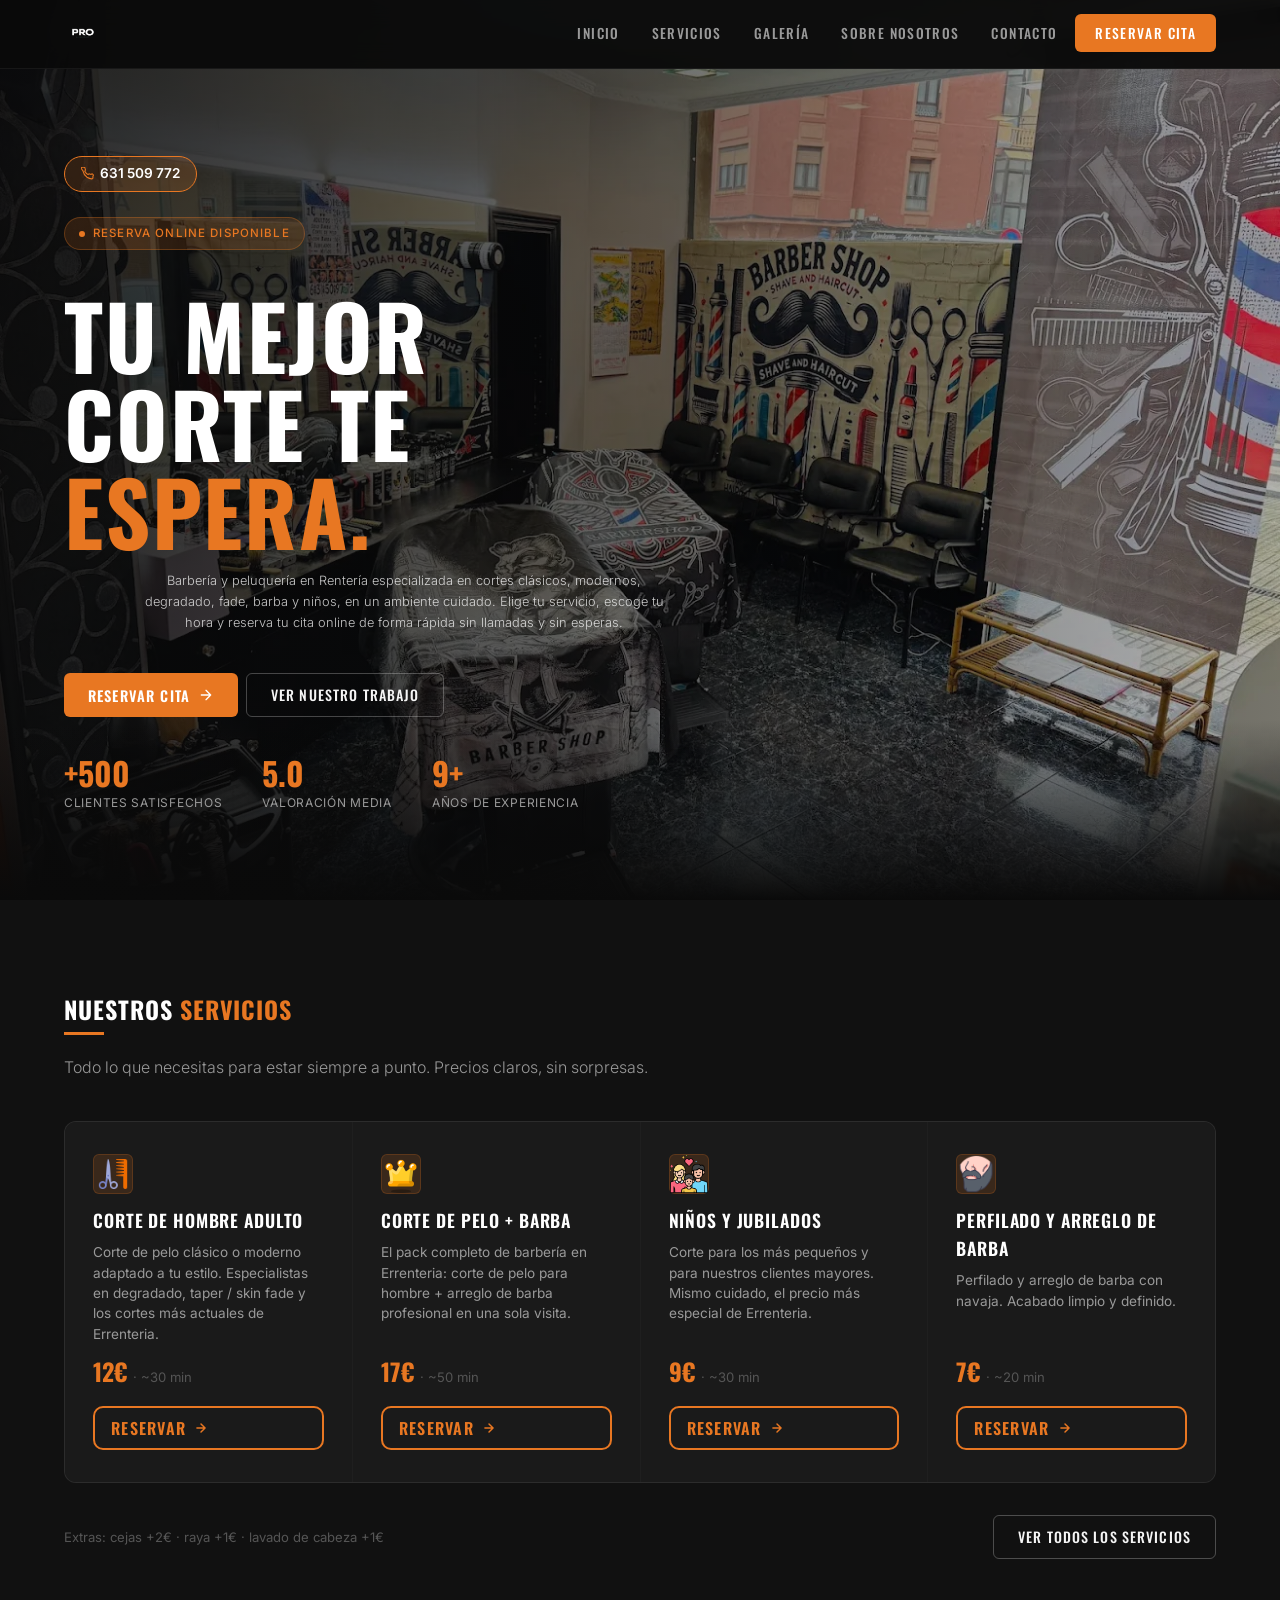
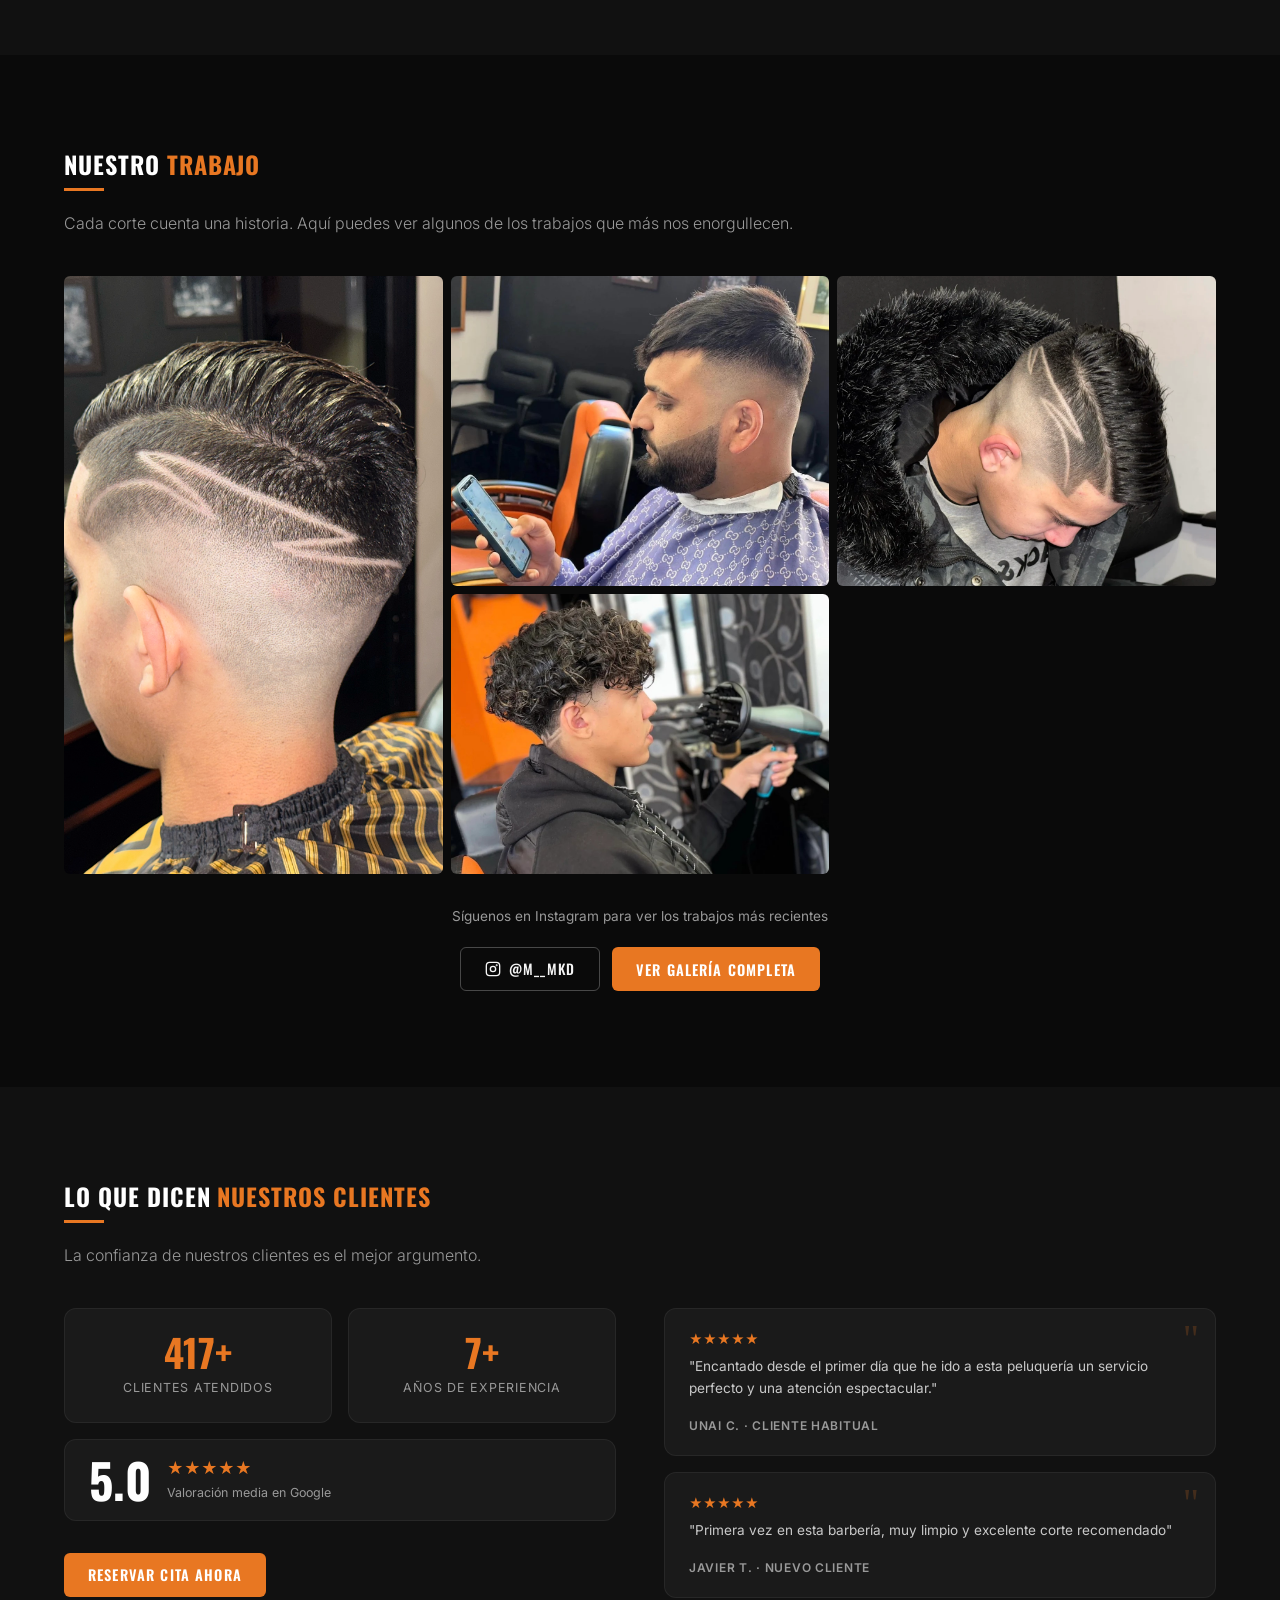
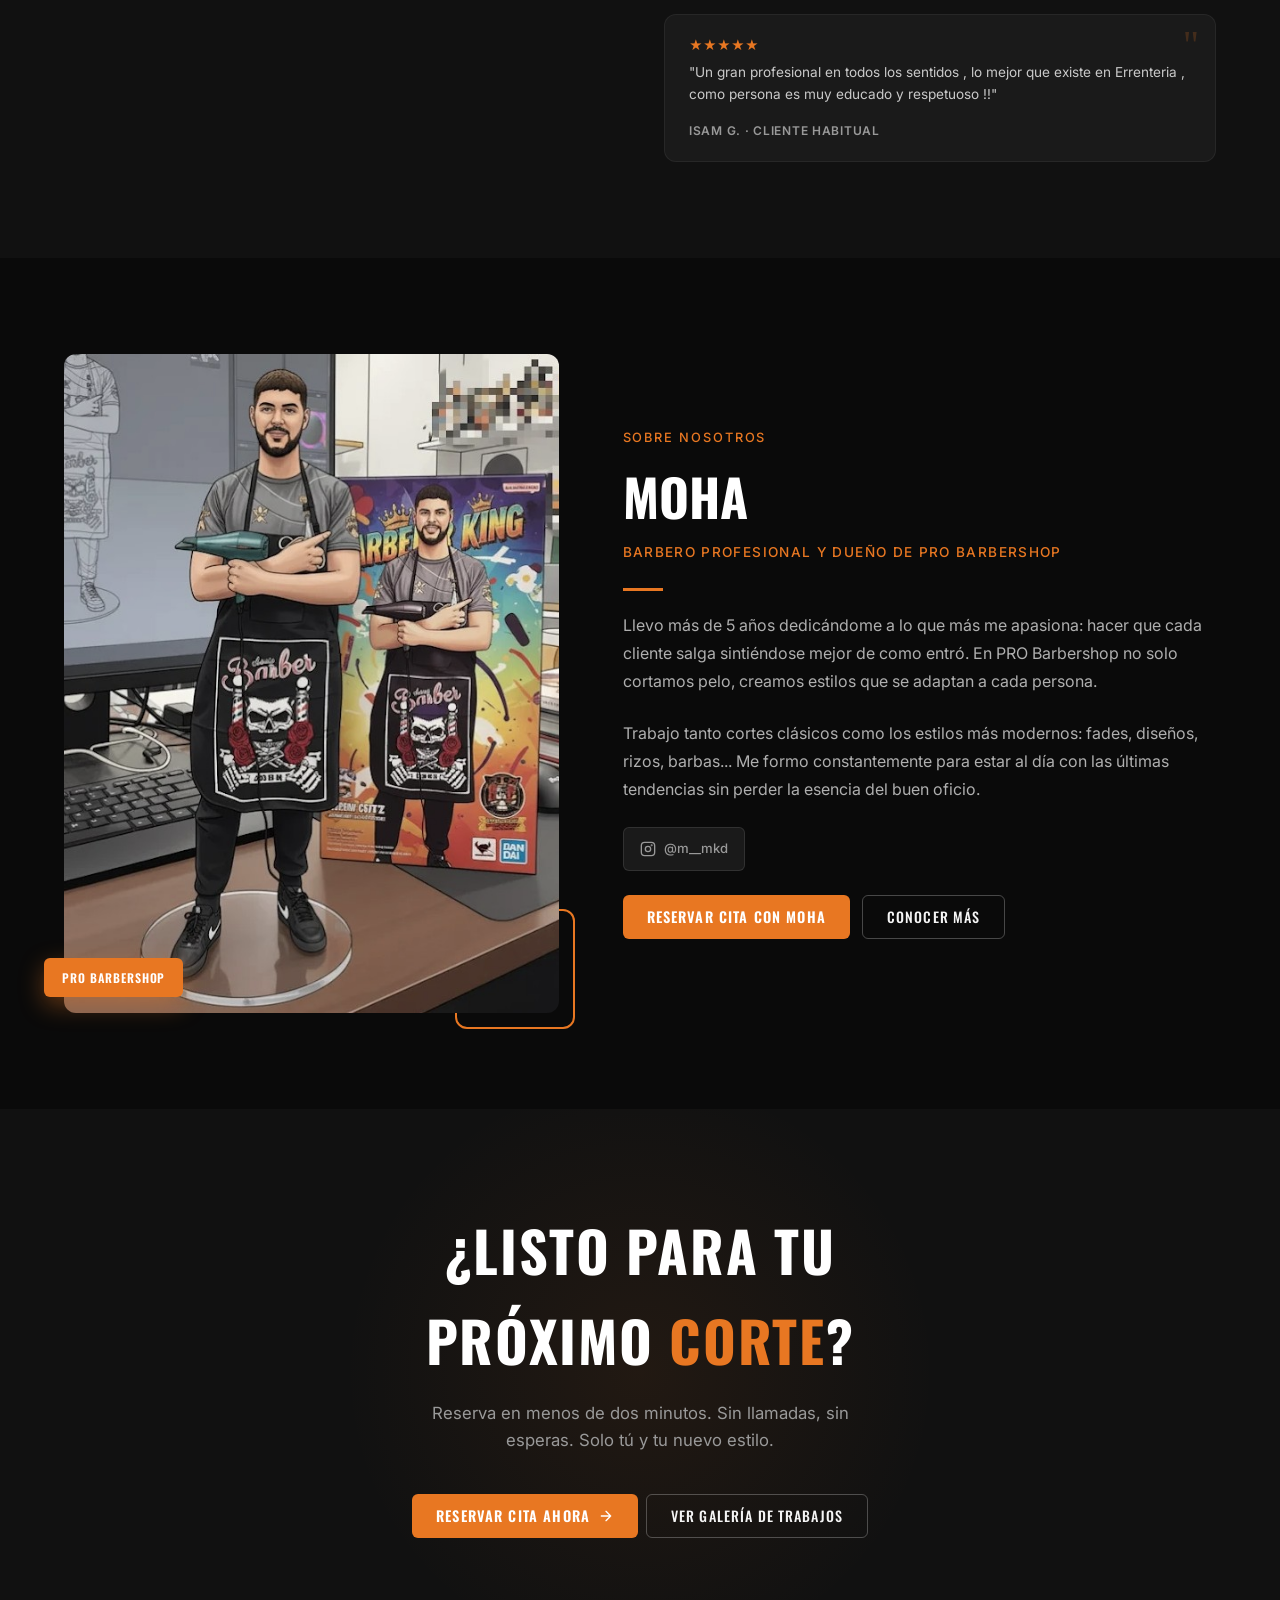
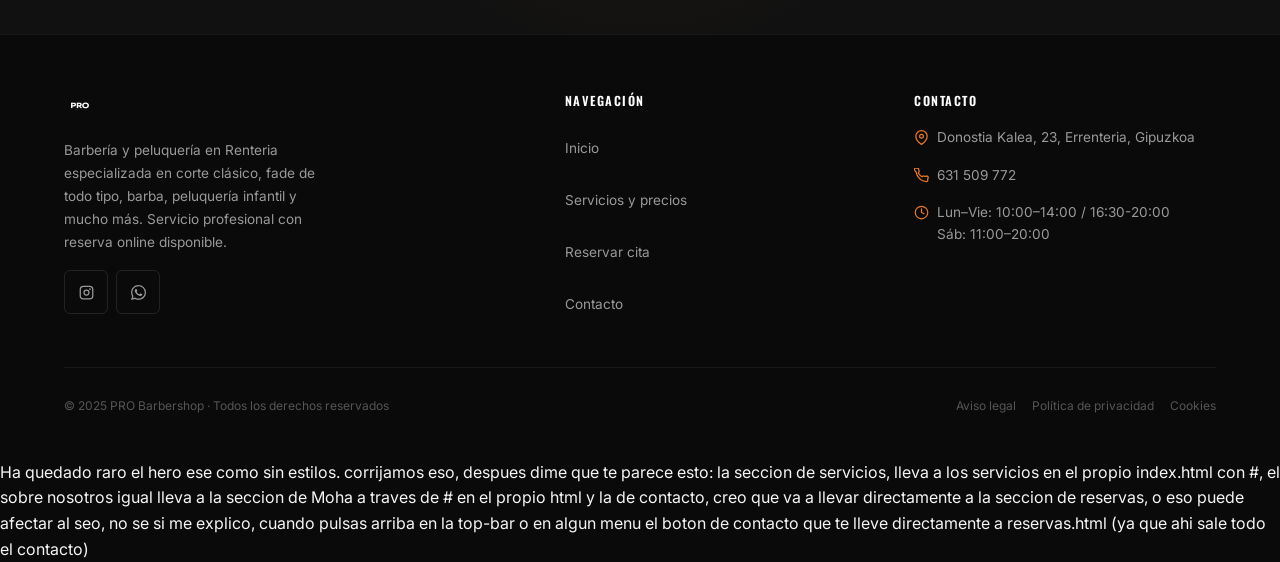
==== commit 7a9b0403: "Creación de galeria.html y modificaciones varias" ====
--- a/index.html
+++ b/index.html
@@ -24,7 +24,7 @@
 
         <ul class="nav-links" role="list">
           <li><a href="index.html" class="activo">Inicio</a></li>
-          <li><a href="servicios.html">Servicios</a></li>
+          <li><a href="#servicios">Servicios</a></li>
           <li><a href="galeria.html">Galería</a></li>
           <li><a href="sobre-nosotros.html">Sobre nosotros</a></li>
           <li><a href="contacto.html">Contacto</a></li>
@@ -36,7 +36,7 @@
       </div>
       <nav class="nav-menu-movil" id="menu-movil" aria-label="Menú móvil">
         <a href="index.html">Inicio</a>
-        <a href="servicios.html">Servicios</a>
+        <a href="#servicios">Servicios</a>
         <a href="galeria.html">Galería</a>
         <a href="sobre-nosotros.html">Sobre nosotros</a>
         <a href="contacto.html">Contacto</a>
@@ -112,16 +112,7 @@
             <svg width="14" height="14" viewBox="0 0 24 24" fill="none" stroke="currentColor" stroke-width="2.5" stroke-linecap="round" stroke-linejoin="round" aria-hidden="true"><path d="M5 12h14M12 5l7 7-7 7"/></svg>
           </a>
         </article>
-        <article class="servicio-card reveal reveal-delay-2" role="listitem">
-          <div class="servicio-icono" aria-hidden="true"><img src="img\icono-servicio2.png" alt="icono-servicio-barba"></div>
-          <h2 class="servicio-nombre">Perfilado y arreglo de barba</h2>
-          <p class="servicio-desc">Perfilado y arreglo de barba con navaja. Acabado limpio y definido.</p>
-          <div class="servicio-precio">7€ <span>· ~20 min</span></div>
-          <a href="reservas.html" class="servicio-reservar" aria-label="Reservar arreglo de barba">
-            Reservar
-            <svg width="14" height="14" viewBox="0 0 24 24" fill="none" stroke="currentColor" stroke-width="2.5" stroke-linecap="round" stroke-linejoin="round" aria-hidden="true"><path d="M5 12h14M12 5l7 7-7 7"/></svg>
-          </a>
-        </article>
+
         <article class="servicio-card reveal reveal-delay-3" role="listitem">
           <div class="servicio-icono" aria-hidden="true"><img src="img/icono-servicio5.png" alt="icono-servicio-corte+barba"></div>
           <h2 class="servicio-nombre">Corte de pelo + barba</h2>
@@ -132,12 +123,24 @@
             <svg width="14" height="14" viewBox="0 0 24 24" fill="none" stroke="currentColor" stroke-width="2.5" stroke-linecap="round" stroke-linejoin="round" aria-hidden="true"><path d="M5 12h14M12 5l7 7-7 7"/></svg>
           </a>
         </article>
+        
         <article class="servicio-card reveal reveal-delay-4" role="listitem">
           <div class="servicio-icono" aria-hidden="true"><img src="img\icono-servicio4.png" alt="servicio-corte-niños+jubilados"></div>
           <h2 class="servicio-nombre">Niños y jubilados</h2>
           <p class="servicio-desc">Corte para los más pequeños y para nuestros clientes mayores. Mismo cuidado, el precio más especial de Errenteria.</p>
           <div class="servicio-precio">9€ <span>· ~30 min</span></div>
           <a href="reservas.html" class="servicio-reservar" aria-label="Reservar corte infantil o jubilado">
+            Reservar
+            <svg width="14" height="14" viewBox="0 0 24 24" fill="none" stroke="currentColor" stroke-width="2.5" stroke-linecap="round" stroke-linejoin="round" aria-hidden="true"><path d="M5 12h14M12 5l7 7-7 7"/></svg>
+          </a>
+        </article>
+
+        <article class="servicio-card reveal reveal-delay-2" role="listitem">
+          <div class="servicio-icono" aria-hidden="true"><img src="img\icono-servicio2.png" alt="icono-servicio-barba"></div>
+          <h2 class="servicio-nombre">Perfilado y arreglo de barba</h2>
+          <p class="servicio-desc">Perfilado y arreglo de barba con navaja. Acabado limpio y definido.</p>
+          <div class="servicio-precio">7€ <span>· ~20 min</span></div>
+          <a href="reservas.html" class="servicio-reservar" aria-label="Reservar arreglo de barba">
             Reservar
             <svg width="14" height="14" viewBox="0 0 24 24" fill="none" stroke="currentColor" stroke-width="2.5" stroke-linecap="round" stroke-linejoin="round" aria-hidden="true"><path d="M5 12h14M12 5l7 7-7 7"/></svg>
           </a>
@@ -175,22 +178,6 @@
           <img src="img/peluqueria-3-util.jpg" alt="Pompadour con fade y barba perfilada — PRO Barbershop" loading="lazy">
           <div class="galeria-item-overlay" aria-hidden="true"></div>
         </figure>
-        <figure class="galeria-item reveal reveal-delay-2" role="listitem">
-          <img src="img/peluqueria-6.webp" alt="Corte con diseño personalizado — PRO Barbershop" loading="lazy">
-          <div class="galeria-item-overlay" aria-hidden="true"></div>
-        </figure>
-        <figure class="galeria-item reveal reveal-delay-3" role="listitem">
-          <img src="img/peluqueria-7.webp" alt="Diseño de líneas fade — PRO Barbershop" loading="lazy">
-          <div class="galeria-item-overlay" aria-hidden="true"></div>
-        </figure>
-        <figure class="galeria-item reveal reveal-delay-1" role="listitem">
-          <img src="img/peluqueria-8-util.jpg" alt="Rizado con fade bajo — PRO Barbershop" loading="lazy">
-          <div class="galeria-item-overlay" aria-hidden="true"></div>
-        </figure>
-        <figure class="galeria-item reveal reveal-delay-2" role="listitem">
-          <img src="img/peluqueria-9-util.jpg" alt="Interior de PRO Barbershop" loading="lazy">
-          <div class="galeria-item-overlay" aria-hidden="true"></div>
-        </figure>
       </div>
       <div class="galeria-footer reveal" style="text-align:center; margin-top:32px;">
         <p style="font-size:0.85rem; color:var(--gris-claro); margin-bottom:20px;">Síguenos en Instagram para ver los trabajos más recientes</p>
@@ -373,3 +360,7 @@
 <script src="js/main.js"></script>
 </body>
 </html>
+
+
+
+Ha quedado raro el hero ese como sin estilos. corrijamos eso, despues dime que te parece esto: la seccion de servicios, lleva a los servicios en el propio index.html con #, el sobre nosotros igual lleva a la seccion de Moha a traves de # en el propio html y la de contacto, creo que va a llevar directamente a la seccion de reservas, o eso puede afectar al seo, no se si me explico, cuando pulsas arriba en la top-bar o en algun menu el boton de contacto que te lleve directamente a reservas.html (ya que ahi sale todo el contacto)
--- a/css/styles.css
+++ b/css/styles.css
@@ -116,6 +116,7 @@
 /* Títulos de sección */
 .seccion-titulo {
   font-family: var(--font-titulo);
+  font-size: 1.5rem;
   font-weight: 700;
   text-transform: uppercase;
   letter-spacing: 0.04em;
@@ -517,7 +518,7 @@
 
 @media (min-width: 768px) {
   .hero-subtitulo {
-    font-size: 1.1rem;
+    font-size: 0.8rem;
     max-width: 520px;
     margin-bottom: var(--espacio-lg);
     margin-left: auto;
@@ -1591,7 +1592,7 @@
   width: 280px;
   height: 280px;
   border-radius: 50%;
-  background: radial-gradient(circle, rgba(232, 119, 34, 0.22) 0%, transparent 70%);
+  background: radial-gradient(circle, rgba(232, 119, 34, 0.22) 0%, transparent 80%);
   pointer-events: none;
 }
 
@@ -1610,7 +1611,7 @@
   width: 260px;
   height: 260px;
   border-radius: 50%;
-  background: radial-gradient(circle, rgba(232,119,34,0.18) 0%, transparent 70%);
+  background: radial-gradient(circle, rgba(232,119,34,0.18) 0%, transparent 80%);
   pointer-events: none;
 }
 
@@ -1621,7 +1622,7 @@
   width: 220px;
   height: 220px;
   border-radius: 50%;
-  background: radial-gradient(circle, rgba(232,119,34,0.16) 0%, transparent 70%);
+  background: radial-gradient(circle, rgba(232,119,34,0.16) 0%, transparent 80%);
   pointer-events: none;
 }
 
@@ -1632,7 +1633,7 @@
   width: 220px;
   height: 220px;
   border-radius: 50%;
-  background: radial-gradient(circle, rgba(232,119,34,0.16) 0%, transparent 70%);
+  background: radial-gradient(circle, rgba(232,119,34,0.16) 0%, transparent 80%);
   pointer-events: none;
 }
 
@@ -1662,6 +1663,74 @@
 
 .header-pagina-subtitulo {
   margin-bottom: 0;
+}
+
+/* Header compacto — solo título, sin badge ni párrafo */
+/* Header compacto — reduce padding vertical, válido con o sin badge/subtítulo */
+.header-pagina-compacto {
+  padding-top: 60px;
+  padding-bottom: var(--espacio-md);
+}
+
+@media (min-width: 1024px) {
+  .header-pagina-compacto {
+    padding-top: 68px;
+    padding-bottom: var(--espacio-lg);
+  }
+}
+
+.header-pagina-compacto .header-pagina-contenido {
+  padding-top: var(--espacio-sm);
+}
+
+.header-pagina-titulo-compacto {
+  font-size: clamp(2rem, 8vw, 3rem);
+  margin-bottom: 0;
+}
+
+/* Cuando el header compacto lleva badge y subtítulo (ej. reservas) */
+.header-pagina-compacto .hero-badge {
+  margin-bottom: var(--espacio-xs);
+}
+
+.header-pagina-compacto .hero-subtitulo {
+  margin-bottom: var(--espacio-xs);
+  font-size: 0.80rem;
+}
+
+@media (min-width: 768px) {
+  .header-pagina-compacto .hero-subtitulo {
+    font-size: 0.95rem;
+    margin-bottom: var(--espacio-sm);
+  }
+}
+
+.header-pagina-compacto .hero-contacto-rapido {
+  margin-top: 0;
+  margin-bottom: 0;
+}
+
+.header-pagina-compacto .header-pagina-glow {
+  width: 220px;
+  height: 220px;
+  top: -60px;
+}
+
+.header-pagina-compacto .header-pagina-glow-abajo {
+  width: 200px;
+  height: 200px;
+  bottom: -70px;
+}
+
+@media (min-width: 768px) {
+  .header-pagina-compacto .header-pagina-glow {
+    width: 280px;
+    height: 280px;
+  }
+  .header-pagina-compacto .header-pagina-glow-abajo {
+    width: 260px;
+    height: 260px;
+  }
 }
 
 /* ============================================
@@ -1752,16 +1821,16 @@
 }
 
 .canal-icono-whatsapp {
-  width: 48px;
-  height: 48px;
+  width: 44px;
+  height: 44px;
   background: rgba(37, 211, 102, 0.15);
   border: 1px solid rgba(37, 211, 102, 0.25);
   color: #25D366;
 }
 
 .canal-icono-telefono {
-  width: 40px;
-  height: 40px;
+  width: 44px;
+  height: 44px;
   padding: 0;
   background: var(--naranja-glow);
   border: 1px solid rgba(232,119,34,0.2);
@@ -1769,8 +1838,8 @@
 }
 
 .canal-icono-instagram {
-  width: 48px;
-  height: 48px;
+  width: 44px;
+  height: 44px;
   background: rgba(225, 48, 108, 0.15);
   border: 1px solid rgba(225, 48, 108, 0.25);
   color: #E1306C;
@@ -1934,3 +2003,86 @@
 .reservar-nota-link:hover {
   opacity: 0.8;
 }
+
+/* ============================================
+   GALERÍA COMPLETA — filtros
+   ============================================ */
+.galeria-filtros {
+  display: flex;
+  gap: var(--espacio-xs);
+  flex-wrap: wrap;
+  margin-bottom: var(--espacio-lg);
+}
+
+.filtro-btn {
+  font-family: var(--font-titulo);
+  font-size: 0.8rem;
+  font-weight: 600;
+  letter-spacing: 0.06em;
+  text-transform: uppercase;
+  color: var(--gris-claro);
+  background: var(--negro-3);
+  border: 1px solid rgba(255,255,255,0.1);
+  border-radius: 100px;
+  min-height: 40px;
+  padding: 0 18px;
+  cursor: pointer;
+  transition: background var(--transicion), color var(--transicion), border-color var(--transicion);
+  -webkit-tap-highlight-color: transparent;
+}
+
+.filtro-btn:active {
+  background: var(--negro-4);
+}
+
+.filtro-btn.activo {
+  background: var(--naranja);
+  color: var(--blanco-puro);
+  border-color: var(--naranja);
+}
+
+@media (min-width: 1024px) {
+  .filtro-btn:hover:not(.activo) {
+    border-color: rgba(232,119,34,0.4);
+    color: var(--blanco-puro);
+  }
+}
+
+/* Cuadrícula completa: más columnas que la rápida del index */
+.galeria-grid-completa {
+  grid-template-columns: repeat(2, 1fr);
+}
+
+@media (min-width: 600px) {
+  .galeria-grid-completa { grid-template-columns: repeat(3, 1fr); }
+}
+
+@media (min-width: 1024px) {
+  .galeria-grid-completa { grid-template-columns: repeat(4, 1fr); }
+}
+
+.galeria-grid-completa .galeria-item:first-child {
+  grid-column: auto;
+  grid-row: auto;
+}
+
+@media (min-width: 768px) {
+  .galeria-grid-completa .galeria-item:first-child {
+    min-height: 0;
+  }
+  .galeria-grid-completa .galeria-item img {
+    min-height: 0;
+  }
+}
+
+/* Animación de filtrado */
+.galeria-item.oculto {
+  display: none;
+}
+
+.galeria-vacio {
+  text-align: center;
+  color: var(--gris-claro);
+  font-size: 0.9rem;
+  padding: var(--espacio-lg) 0;
+}
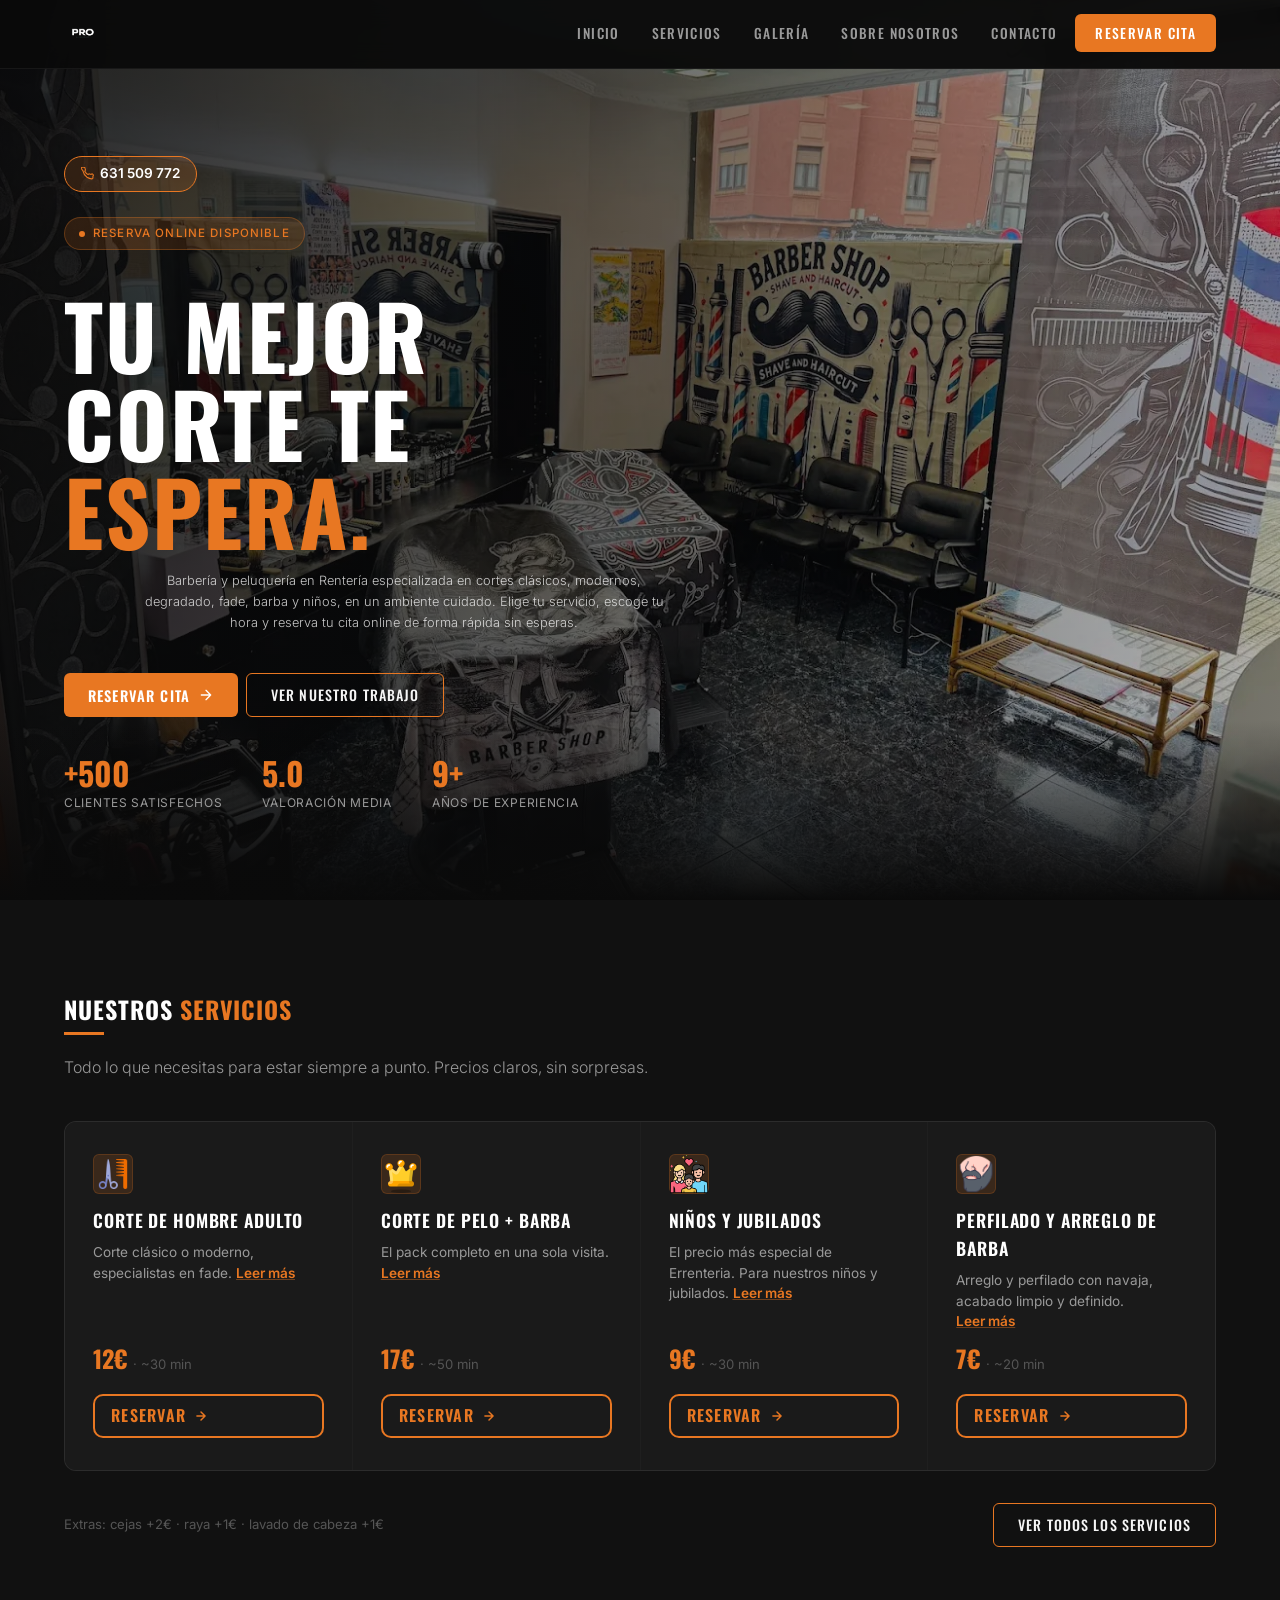
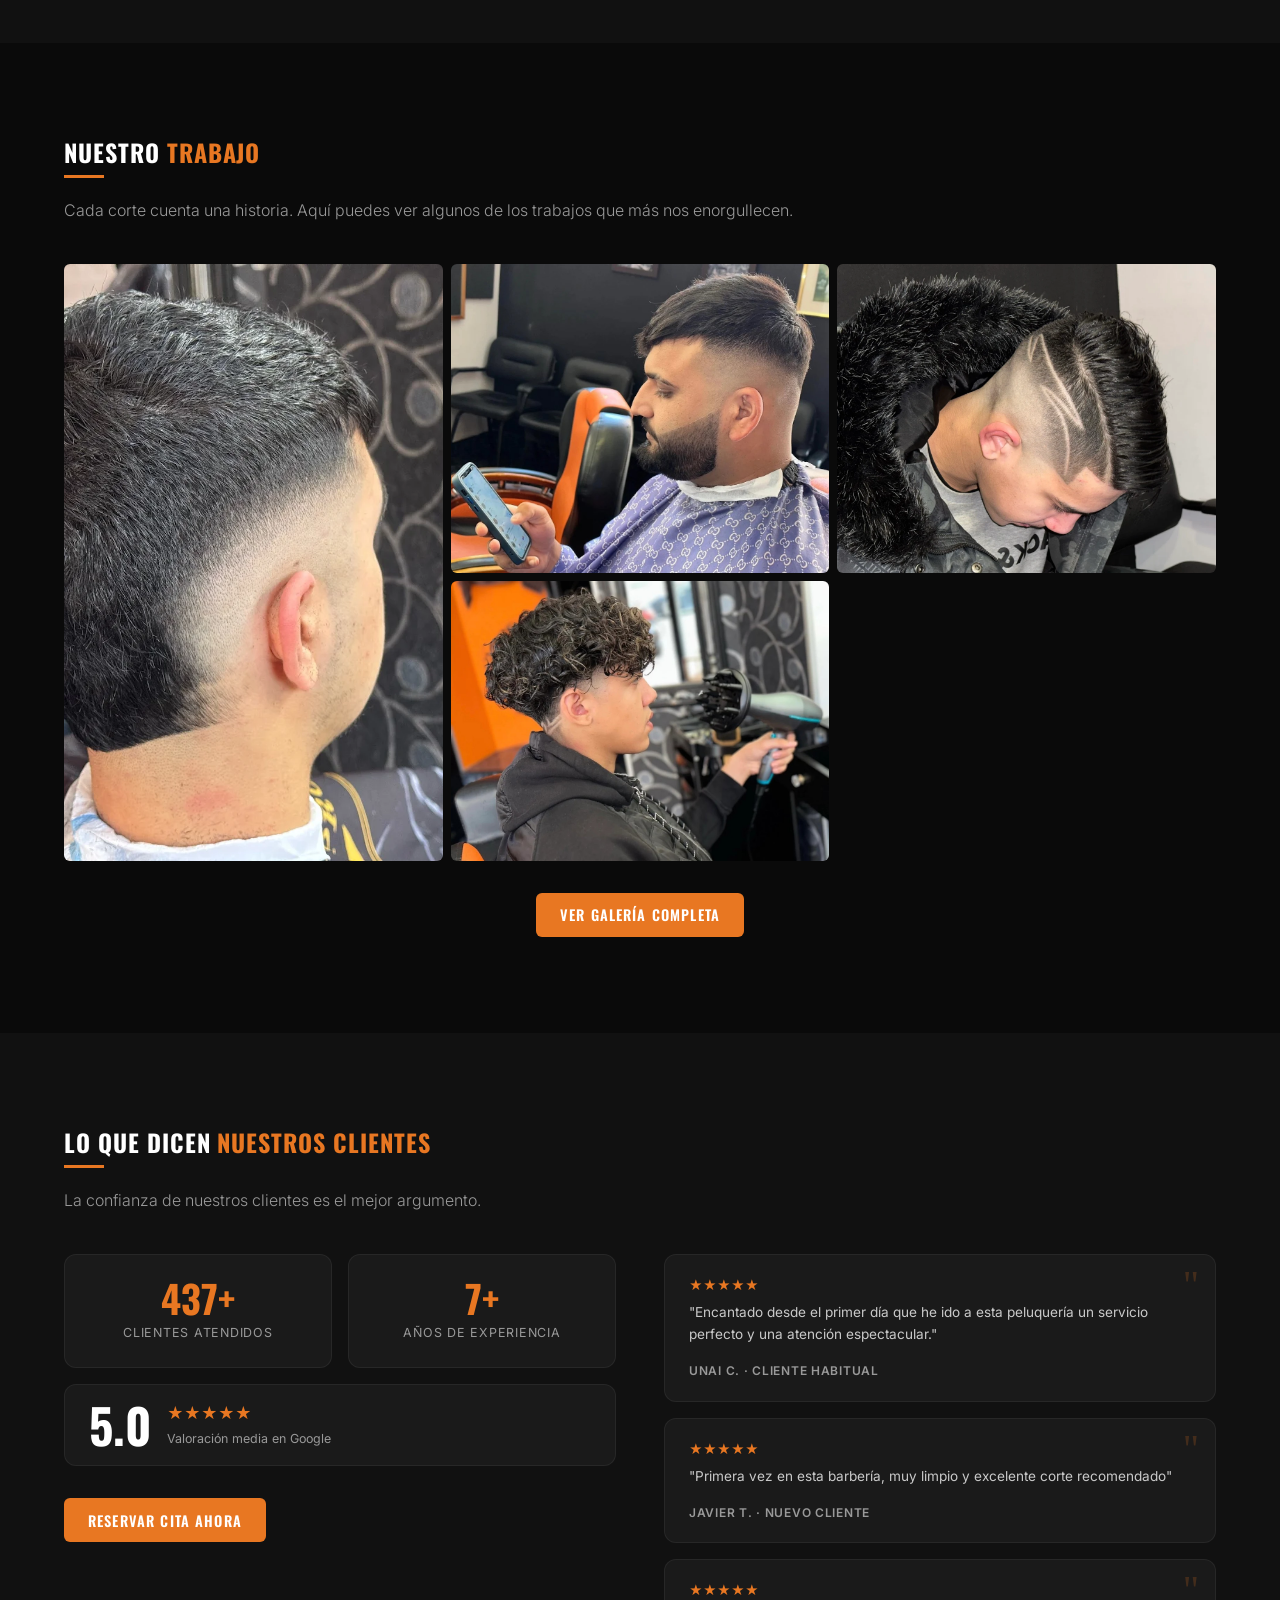
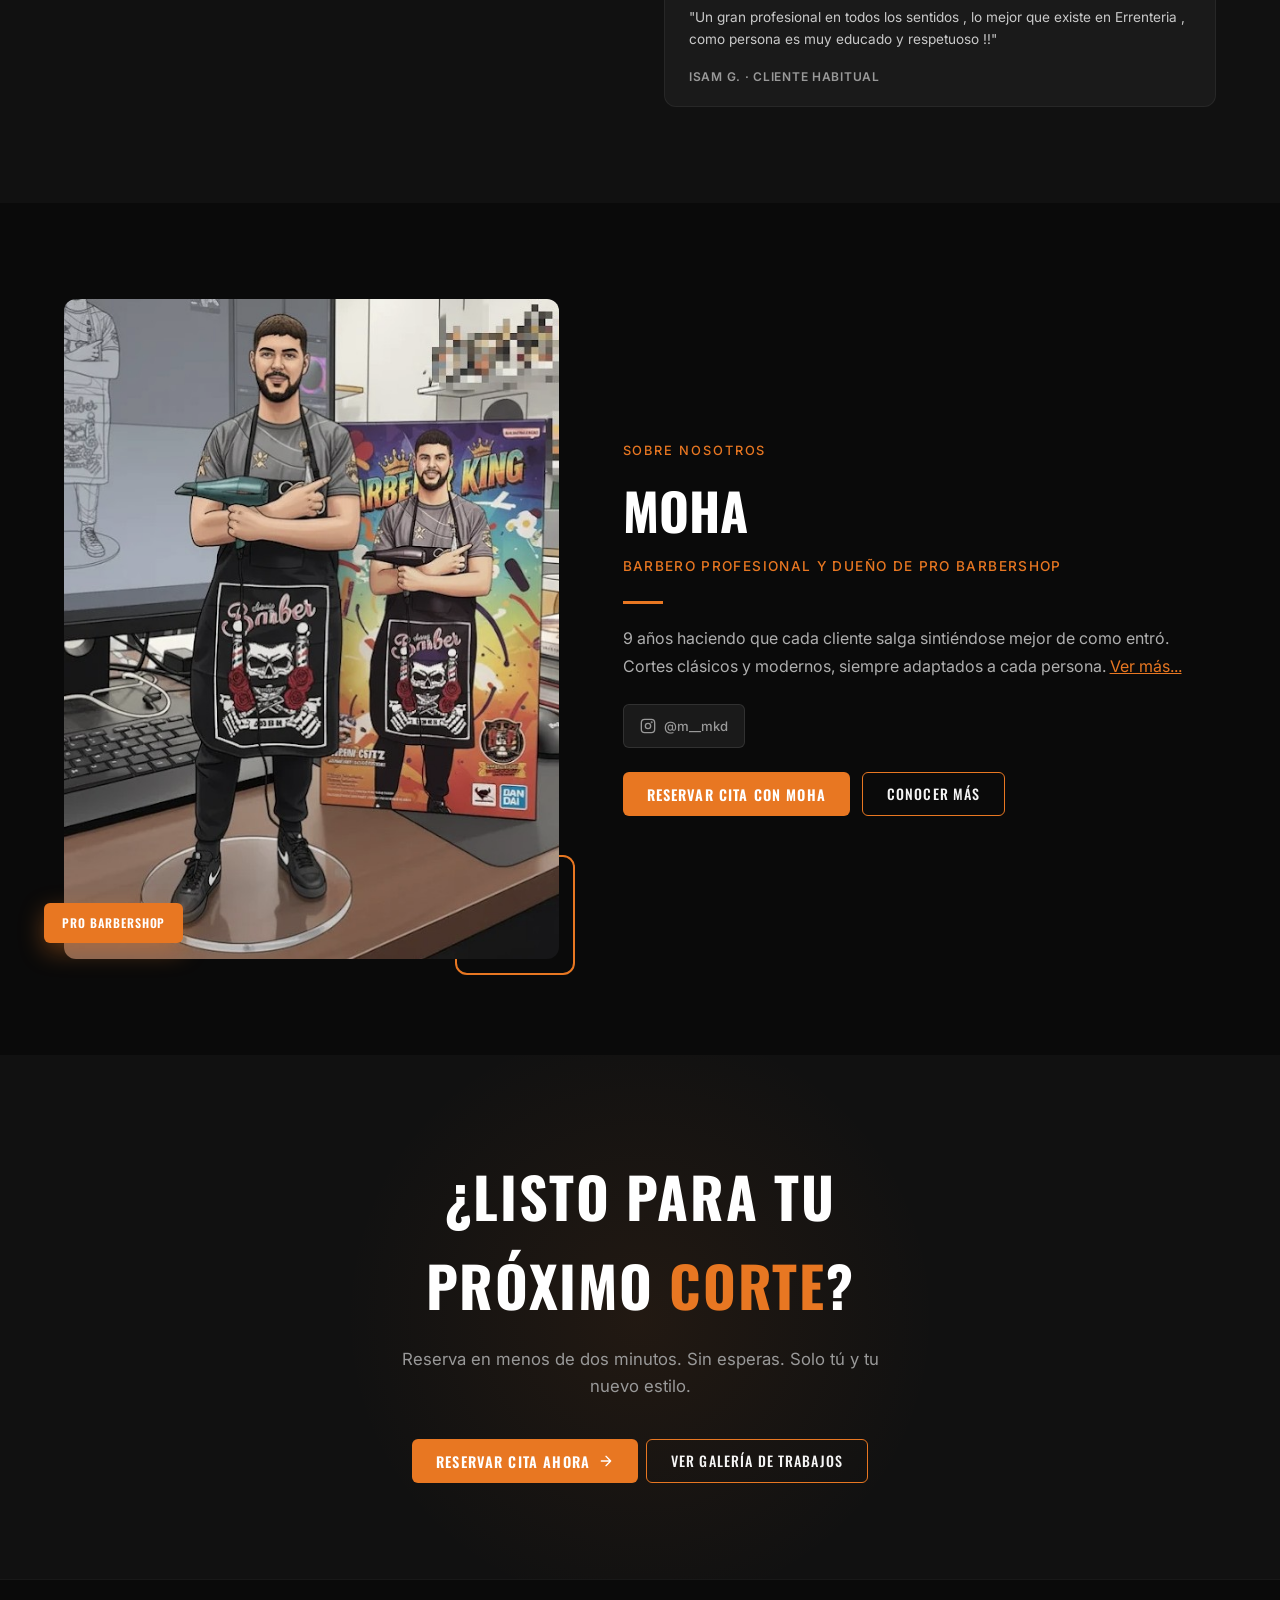
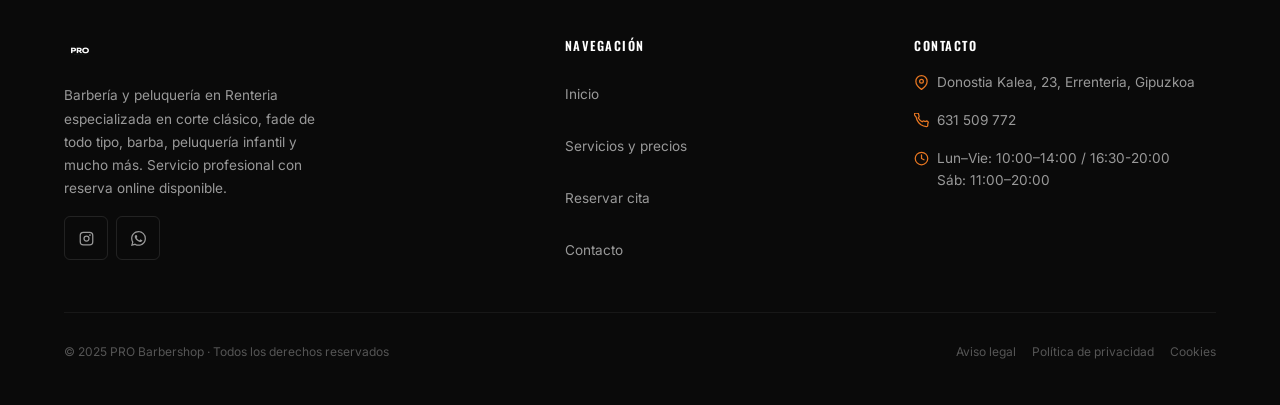
==== commit c108e3f0: "commit pre-final" ====
--- a/index.html
+++ b/index.html
@@ -24,7 +24,7 @@
 
         <ul class="nav-links" role="list">
           <li><a href="index.html" class="activo">Inicio</a></li>
-          <li><a href="#servicios">Servicios</a></li>
+          <li><a href="servicios.html">Servicios</a></li>
           <li><a href="galeria.html">Galería</a></li>
           <li><a href="sobre-nosotros.html">Sobre nosotros</a></li>
           <li><a href="contacto.html">Contacto</a></li>
@@ -36,7 +36,7 @@
       </div>
       <nav class="nav-menu-movil" id="menu-movil" aria-label="Menú móvil">
         <a href="index.html">Inicio</a>
-        <a href="#servicios">Servicios</a>
+        <a href="servicios.html">Servicios</a>
         <a href="galeria.html">Galería</a>
         <a href="sobre-nosotros.html">Sobre nosotros</a>
         <a href="contacto.html">Contacto</a>
@@ -66,7 +66,7 @@
         <p class="hero-subtitulo">
           Barbería y peluquería en Rentería especializada en cortes clásicos, modernos, degradado, fade, barba y niños, en un ambiente cuidado.
           Elige tu servicio, escoge tu hora
-          y reserva tu cita online de forma rápida sin llamadas y sin esperas.
+          y reserva tu cita online de forma rápida sin esperas.
         </p>
         <div class="hero-acciones">
           <a href="reservas.html" class="btn-primario">
@@ -105,44 +105,44 @@
         <article class="servicio-card reveal reveal-delay-1" role="listitem">
           <div class="servicio-icono" aria-hidden="true"><img src="img/icono-servicio1.png" alt="icono-corte-adulto"></div>
           <h2 class="servicio-nombre">Corte de hombre adulto</h2>
-          <p class="servicio-desc">Corte de pelo clásico o moderno adaptado a tu estilo. Especialistas en degradado, taper / skin fade y  los cortes más actuales de Errenteria.</p>
+          <p class="servicio-desc">Corte clásico o moderno, especialistas en fade. <a href="servicios.html" class="servicio-leer-mas">Leer más</a></p>
           <div class="servicio-precio">12€ <span>· ~30 min</span></div>
           <a href="reservas.html" class="servicio-reservar" aria-label="Reservar corte adulto">
-            Reservar
-            <svg width="14" height="14" viewBox="0 0 24 24" fill="none" stroke="currentColor" stroke-width="2.5" stroke-linecap="round" stroke-linejoin="round" aria-hidden="true"><path d="M5 12h14M12 5l7 7-7 7"/></svg>
-          </a>
+        Reservar
+        <svg width="14" height="14" viewBox="0 0 24 24" fill="none" stroke="currentColor" stroke-width="2.5" stroke-linecap="round" stroke-linejoin="round" aria-hidden="true"><path d="M5 12h14M12 5l7 7-7 7"/></svg>
+        </a>      
         </article>
 
         <article class="servicio-card reveal reveal-delay-3" role="listitem">
           <div class="servicio-icono" aria-hidden="true"><img src="img/icono-servicio5.png" alt="icono-servicio-corte+barba"></div>
           <h2 class="servicio-nombre">Corte de pelo + barba</h2>
-          <p class="servicio-desc">El pack completo de barbería en Errenteria: corte de pelo para hombre + arreglo de barba profesional en una sola visita.</p>
+          <p class="servicio-desc">El pack completo en una sola visita. <a href="servicios.html" class="servicio-leer-mas">Leer más</a></p>
           <div class="servicio-precio">17€ <span>· ~50 min</span></div>
           <a href="reservas.html" class="servicio-reservar" aria-label="Reservar corte y barba">
-            Reservar
-            <svg width="14" height="14" viewBox="0 0 24 24" fill="none" stroke="currentColor" stroke-width="2.5" stroke-linecap="round" stroke-linejoin="round" aria-hidden="true"><path d="M5 12h14M12 5l7 7-7 7"/></svg>
+        Reservar
+        <svg width="14" height="14" viewBox="0 0 24 24" fill="none" stroke="currentColor" stroke-width="2.5" stroke-linecap="round" stroke-linejoin="round" aria-hidden="true"><path d="M5 12h14M12 5l7 7-7 7"/></svg>
           </a>
         </article>
         
         <article class="servicio-card reveal reveal-delay-4" role="listitem">
           <div class="servicio-icono" aria-hidden="true"><img src="img\icono-servicio4.png" alt="servicio-corte-niños+jubilados"></div>
           <h2 class="servicio-nombre">Niños y jubilados</h2>
-          <p class="servicio-desc">Corte para los más pequeños y para nuestros clientes mayores. Mismo cuidado, el precio más especial de Errenteria.</p>
+          <p class="servicio-desc">El precio más especial de Errenteria. Para nuestros niños y jubilados. <a href="servicios.html" class="servicio-leer-mas">Leer más</a></p>
           <div class="servicio-precio">9€ <span>· ~30 min</span></div>
           <a href="reservas.html" class="servicio-reservar" aria-label="Reservar corte infantil o jubilado">
-            Reservar
-            <svg width="14" height="14" viewBox="0 0 24 24" fill="none" stroke="currentColor" stroke-width="2.5" stroke-linecap="round" stroke-linejoin="round" aria-hidden="true"><path d="M5 12h14M12 5l7 7-7 7"/></svg>
+        Reservar
+        <svg width="14" height="14" viewBox="0 0 24 24" fill="none" stroke="currentColor" stroke-width="2.5" stroke-linecap="round" stroke-linejoin="round" aria-hidden="true"><path d="M5 12h14M12 5l7 7-7 7"/></svg>
           </a>
         </article>
 
         <article class="servicio-card reveal reveal-delay-2" role="listitem">
           <div class="servicio-icono" aria-hidden="true"><img src="img\icono-servicio2.png" alt="icono-servicio-barba"></div>
           <h2 class="servicio-nombre">Perfilado y arreglo de barba</h2>
-          <p class="servicio-desc">Perfilado y arreglo de barba con navaja. Acabado limpio y definido.</p>
+          <p class="servicio-desc">Arreglo y perfilado con navaja, acabado limpio y definido. <a href="servicios.html" class="servicio-leer-mas">Leer más</a></p>
           <div class="servicio-precio">7€ <span>· ~20 min</span></div>
           <a href="reservas.html" class="servicio-reservar" aria-label="Reservar arreglo de barba">
-            Reservar
-            <svg width="14" height="14" viewBox="0 0 24 24" fill="none" stroke="currentColor" stroke-width="2.5" stroke-linecap="round" stroke-linejoin="round" aria-hidden="true"><path d="M5 12h14M12 5l7 7-7 7"/></svg>
+        Reservar
+        <svg width="14" height="14" viewBox="0 0 24 24" fill="none" stroke="currentColor" stroke-width="2.5" stroke-linecap="round" stroke-linejoin="round" aria-hidden="true"><path d="M5 12h14M12 5l7 7-7 7"/></svg>
           </a>
         </article>
       </div>
@@ -163,7 +163,7 @@
       </div>
       <div class="galeria-grid" role="list" aria-label="Fotos de cortes realizados">
         <figure class="galeria-item reveal" role="listitem">
-          <img src="img/peluqueria-4.webp" alt="Corte fade con diseño — PRO Barbershop" loading="lazy">
+          <img src="img\peluqueria-corte11.webp" alt="Fade — PRO Barbershop" loading="lazy">
           <div class="galeria-item-overlay" aria-hidden="true"></div>
         </figure>
         <figure class="galeria-item reveal reveal-delay-1" role="listitem">
@@ -175,17 +175,13 @@
           <div class="galeria-item-overlay" aria-hidden="true"></div>
         </figure>
         <figure class="galeria-item reveal reveal-delay-1" role="listitem">
-          <img src="img/peluqueria-3-util.jpg" alt="Pompadour con fade y barba perfilada — PRO Barbershop" loading="lazy">
+          <img src="img/peluqueria-3-util.jpg" alt="Low fade con diseño — PRO Barbershop" loading="lazy">
           <div class="galeria-item-overlay" aria-hidden="true"></div>
         </figure>
       </div>
       <div class="galeria-footer reveal" style="text-align:center; margin-top:32px;">
-        <p style="font-size:0.85rem; color:var(--gris-claro); margin-bottom:20px;">Síguenos en Instagram para ver los trabajos más recientes</p>
         <div style="display:flex; gap:12px; justify-content:center; flex-wrap:wrap;">
-          <a href="https://www.instagram.com/m__mkd" target="_blank" rel="noopener" class="btn-secundario">
-            <svg width="16" height="16" viewBox="0 0 24 24" fill="none" stroke="currentColor" stroke-width="2" stroke-linecap="round" stroke-linejoin="round" aria-hidden="true"><rect x="2" y="2" width="20" height="20" rx="5"/><circle cx="12" cy="12" r="4"/><circle cx="17.5" cy="6.5" r="0.5" fill="currentColor"/></svg>
-            @m__mkd
-          </a>
+          
           <a href="galeria.html" class="btn-primario">Ver galería completa</a>
         </div>
       </div>
@@ -258,8 +254,7 @@
           <h2 class="barbero-nombre">Moha</h2>
           <p class="barbero-titulo-rol">Barbero profesional y dueño de PRO Barbershop</p>
           <div class="linea-acento"></div>
-          <p class="barbero-texto">Llevo más de 5 años dedicándome a lo que más me apasiona: hacer que cada cliente salga sintiéndose mejor de como entró. En PRO Barbershop no solo cortamos pelo, creamos estilos que se adaptan a cada persona.</p>
-          <p class="barbero-texto">Trabajo tanto cortes clásicos como los estilos más modernos: fades, diseños, rizos, barbas... Me formo constantemente para estar al día con las últimas tendencias sin perder la esencia del buen oficio.</p>
+          <p class="barbero-texto">9 años haciendo que cada cliente salga sintiéndose mejor de como entró. Cortes clásicos y modernos, siempre adaptados a cada persona. <a href="sobre-nosotros.html" style="color: var(--naranja); text-decoration: underline;">Ver más...</a></p>
           <div class="barbero-redes" aria-label="Redes sociales">
             <a href="https://www.instagram.com/m__mkd" target="_blank" rel="noopener" class="red-social-btn" aria-label="Instagram de Moha">
               <svg width="16" height="16" viewBox="0 0 24 24" fill="none" stroke="currentColor" stroke-width="2" stroke-linecap="round" stroke-linejoin="round" aria-hidden="true"><rect x="2" y="2" width="20" height="20" rx="5"/><circle cx="12" cy="12" r="4"/><circle cx="17.5" cy="6.5" r="0.5" fill="currentColor"/></svg>
@@ -280,7 +275,7 @@
     <div class="container">
       <div class="reveal">
         <h2 class="cta-final-titulo">¿Listo para tu<br>próximo <span>corte</span>?</h2>
-        <p class="cta-final-subtitulo">Reserva en menos de dos minutos. Sin llamadas, sin esperas. Solo tú y tu nuevo estilo.</p>
+        <p class="cta-final-subtitulo">Reserva en menos de dos minutos. Sin esperas. Solo tú y tu nuevo estilo.</p>
         <div class="cta-final-acciones">
           <a href="reservas.html" class="btn-primario">
             Reservar cita ahora
@@ -362,5 +357,3 @@
 </html>
 
 
-
-Ha quedado raro el hero ese como sin estilos. corrijamos eso, despues dime que te parece esto: la seccion de servicios, lleva a los servicios en el propio index.html con #, el sobre nosotros igual lleva a la seccion de Moha a traves de # en el propio html y la de contacto, creo que va a llevar directamente a la seccion de reservas, o eso puede afectar al seo, no se si me explico, cuando pulsas arriba en la top-bar o en algun menu el boton de contacto que te lleve directamente a reservas.html (ya que ahi sale todo el contacto)
--- a/css/styles.css
+++ b/css/styles.css
@@ -198,7 +198,7 @@
   letter-spacing: 0.08em;
   text-transform: uppercase;
   padding: 0 var(--espacio-md);
-  border: 1px solid rgba(255,255,255,0.25);
+  border: 1px solid var(--naranja);
   border-radius: var(--radio);
   cursor: pointer;
   transition: border-color var(--transicion), color var(--transicion);
@@ -706,6 +706,20 @@
   font-weight: 400;
   color: var(--gris-medio);
   font-family: var(--font-cuerpo);
+}
+
+.servicio-leer-mas {
+  color: var(--naranja);
+  font-weight: 600;
+  text-decoration: underline;
+  text-decoration-color: rgba(232,119,34,0.4);
+  white-space: nowrap;
+  transition: opacity var(--transicion);
+}
+
+.servicio-leer-mas:active,
+.servicio-leer-mas:hover {
+  opacity: 0.75;
 }
 
 /* Touch target mínimo para el enlace de reservar */
@@ -1685,23 +1699,35 @@
 
 .header-pagina-titulo-compacto {
   font-size: clamp(2rem, 8vw, 3rem);
-  margin-bottom: 0;
+  margin-bottom: var(--espacio-sm);
+}
+
+.header-pagina-frase {
+  font-size: 0.85rem;
+  color: var(--gris-claro);
+  font-weight: 300;
+  margin-top: 0;
+  margin-bottom: var(--espacio-md);
+  max-width: 480px;
+  margin-left: auto;
+  margin-right: auto;
+  line-height: 1.6;
 }
 
 /* Cuando el header compacto lleva badge y subtítulo (ej. reservas) */
 .header-pagina-compacto .hero-badge {
-  margin-bottom: var(--espacio-xs);
+  margin-bottom: var(--espacio-sm);
 }
 
 .header-pagina-compacto .hero-subtitulo {
-  margin-bottom: var(--espacio-xs);
-  font-size: 0.80rem;
+  margin-bottom: var(--espacio-md);
+  font-size: 0.85rem;
 }
 
 @media (min-width: 768px) {
   .header-pagina-compacto .hero-subtitulo {
     font-size: 0.95rem;
-    margin-bottom: var(--espacio-sm);
+    margin-bottom: var(--espacio-md);
   }
 }
 
@@ -1710,27 +1736,42 @@
   margin-bottom: 0;
 }
 
-.header-pagina-compacto .header-pagina-glow {
-  width: 220px;
-  height: 220px;
-  top: -60px;
-}
-
-.header-pagina-compacto .header-pagina-glow-abajo {
-  width: 200px;
-  height: 200px;
-  bottom: -70px;
-}
-
-@media (min-width: 768px) {
-  .header-pagina-compacto .header-pagina-glow {
-    width: 280px;
-    height: 280px;
-  }
-  .header-pagina-compacto .header-pagina-glow-abajo {
-    width: 260px;
-    height: 260px;
-  }
+.header-pagina-acciones {
+  display: flex;
+  flex-direction: row;
+  justify-content: center;
+  align-items: center;
+  gap: var(--espacio-sm);
+  flex-wrap: wrap;
+  margin-top: var(--espacio-xs);
+}
+
+.header-pagina-acciones .btn-primario {
+  font-size: 0.78rem;
+  font-weight: 600;
+  padding: 0 var(--espacio-md);
+  min-height: 38px;
+  width: auto;
+}
+
+.header-pagina-acciones .btn-volver {
+  display: inline-flex;
+  align-items: center;
+  font-size: 0.78rem;
+  font-weight: 500;
+  color: var(--gris-claro);
+  text-decoration: underline;
+  text-decoration-color: rgba(255,255,255,0.25);
+  min-height: 38px;
+  padding: 0 4px;
+  transition: color var(--transicion);
+  -webkit-tap-highlight-color: transparent;
+}
+
+.header-pagina-acciones .btn-volver:active,
+.header-pagina-acciones .btn-volver:hover {
+  color: var(--naranja);
+  text-decoration-color: var(--naranja);
 }
 
 /* ============================================
@@ -2085,4 +2126,123 @@
   color: var(--gris-claro);
   font-size: 0.9rem;
   padding: var(--espacio-lg) 0;
+}
+
+/* ============================================
+   EXTRAS — servicios.html
+   ============================================ */
+.extras-grid {
+  display: grid;
+  grid-template-columns: 1fr;
+  gap: var(--espacio-xs);
+  margin-bottom: var(--espacio-md);
+}
+
+@media (min-width: 600px) {
+  .extras-grid { grid-template-columns: repeat(3, 1fr); }
+}
+
+.extra-item {
+  display: flex;
+  align-items: center;
+  justify-content: space-between;
+  background: var(--negro-3);
+  border: 1px solid rgba(255,255,255,0.06);
+  border-radius: var(--radio);
+  padding: var(--espacio-sm) var(--espacio-md);
+}
+
+.extra-nombre {
+  font-size: 0.88rem;
+  color: var(--blanco-puro);
+  font-weight: 500;
+}
+
+.extra-precio {
+  font-family: var(--font-titulo);
+  font-weight: 700;
+  color: var(--naranja);
+  font-size: 0.95rem;
+  flex-shrink: 0;
+  margin-left: var(--espacio-sm);
+}
+
+.extras-nota {
+  text-align: center;
+  font-size: 0.82rem;
+  color: var(--gris-medio);
+}
+
+/* ============================================
+   CONTACTO — mapa + datos
+   ============================================ */
+.contacto-grid {
+  display: grid;
+  grid-template-columns: 1fr;
+  gap: var(--espacio-lg);
+}
+
+@media (min-width: 1024px) {
+  .contacto-grid {
+    grid-template-columns: 1.1fr 1fr;
+    gap: 48px;
+    align-items: start;
+  }
+}
+
+.contacto-mapa-wrap {
+  border-radius: var(--radio-lg);
+  overflow: hidden;
+  border: 1px solid rgba(255,255,255,0.06);
+  aspect-ratio: 4 / 3;
+}
+
+@media (min-width: 768px) {
+  .contacto-mapa-wrap { aspect-ratio: 16 / 11; }
+}
+
+.contacto-mapa-iframe {
+  width: 100%;
+  height: 100%;
+  border: none;
+  filter: grayscale(15%) contrast(1.05);
+}
+
+.info-grid-vertical {
+  grid-template-columns: 1fr;
+  margin-bottom: 0;
+}
+
+.contacto-link {
+  display: inline-flex;
+  align-items: center;
+  gap: 6px;
+  font-size: 0.82rem;
+  font-weight: 600;
+  color: var(--naranja);
+  margin-top: 8px;
+  transition: opacity var(--transicion);
+}
+
+.contacto-link:active,
+.contacto-link:hover { opacity: 0.8; }
+
+.contacto-link-inline {
+  color: var(--naranja);
+  font-weight: 600;
+  transition: opacity var(--transicion);
+}
+
+.contacto-link-inline:active,
+.contacto-link-inline:hover { opacity: 0.8; }
+
+.servicios-galeria-cta {
+  text-align: center;
+  margin-top: var(--espacio-lg);
+}
+
+.servicios-galeria-texto {
+  font-size: 0.88rem;
+  color: var(--gris-claro);
+  margin-bottom: var(--espacio-sm);
 }
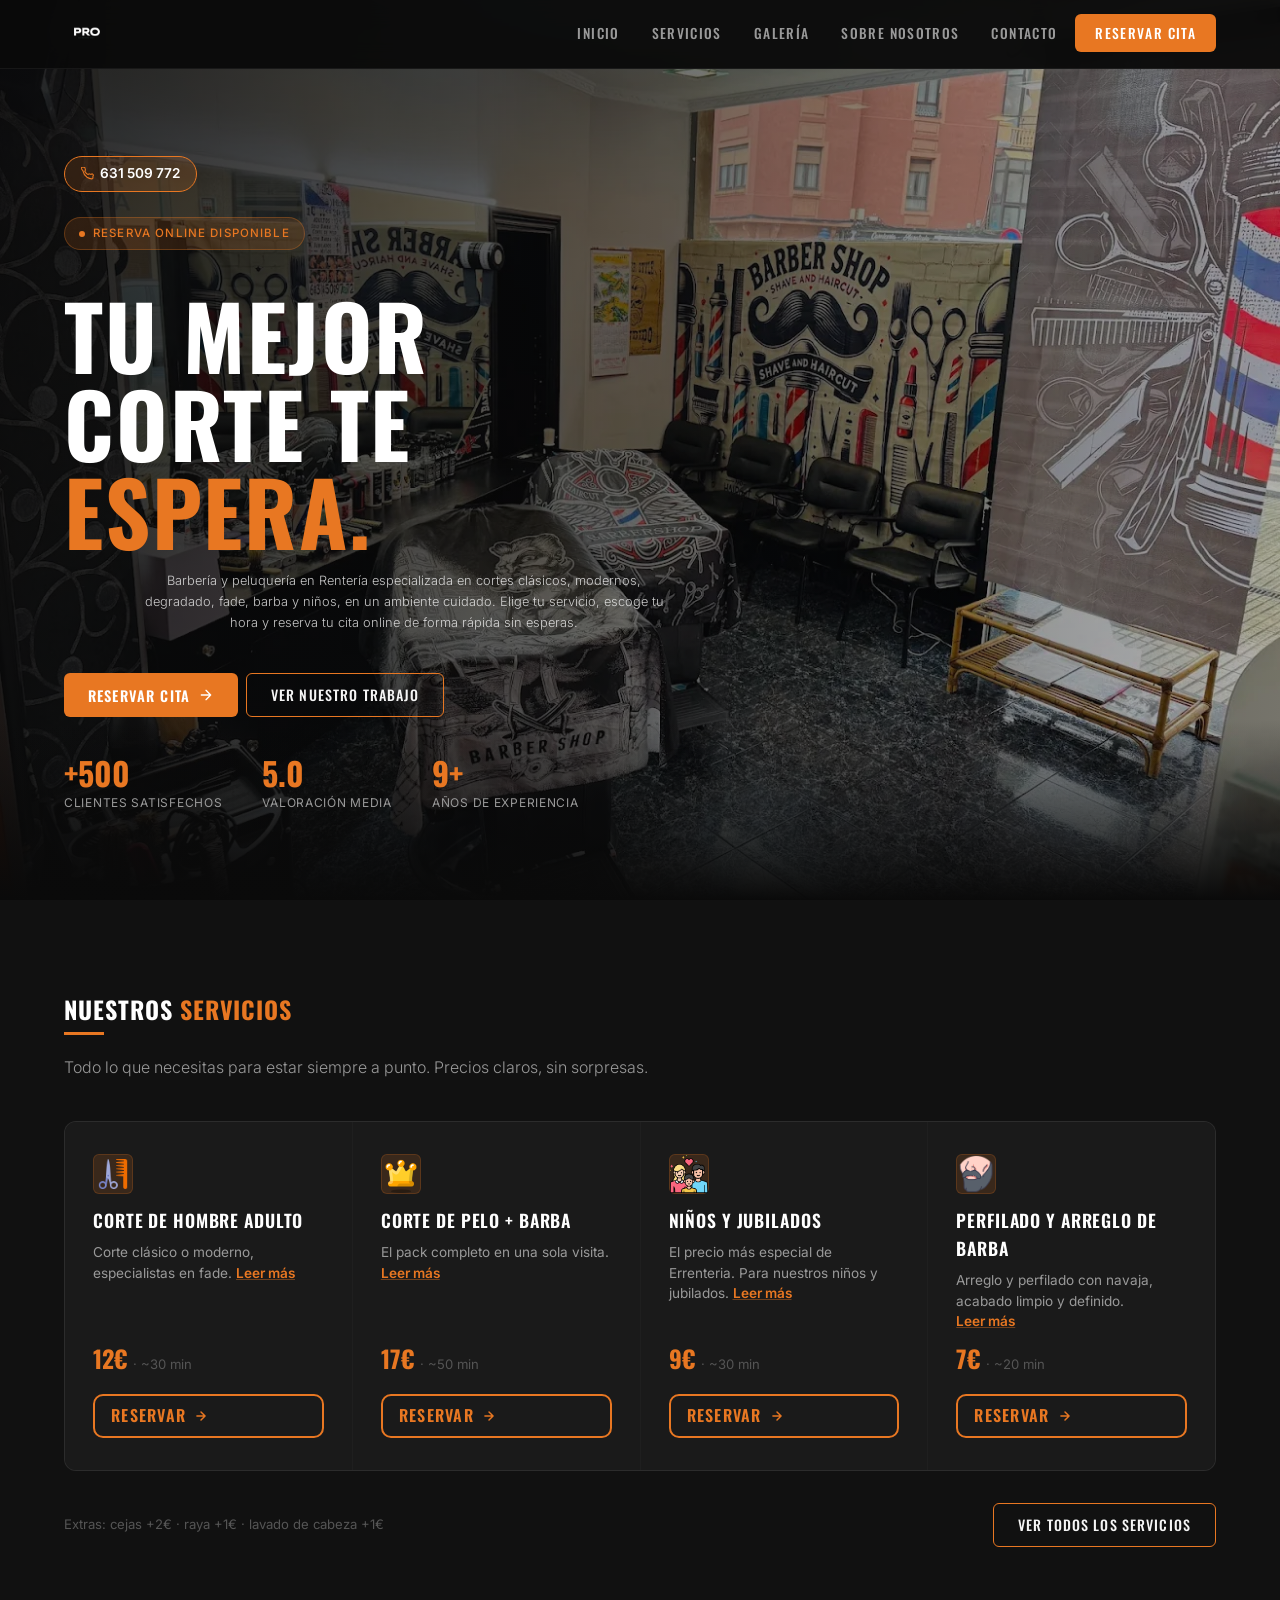
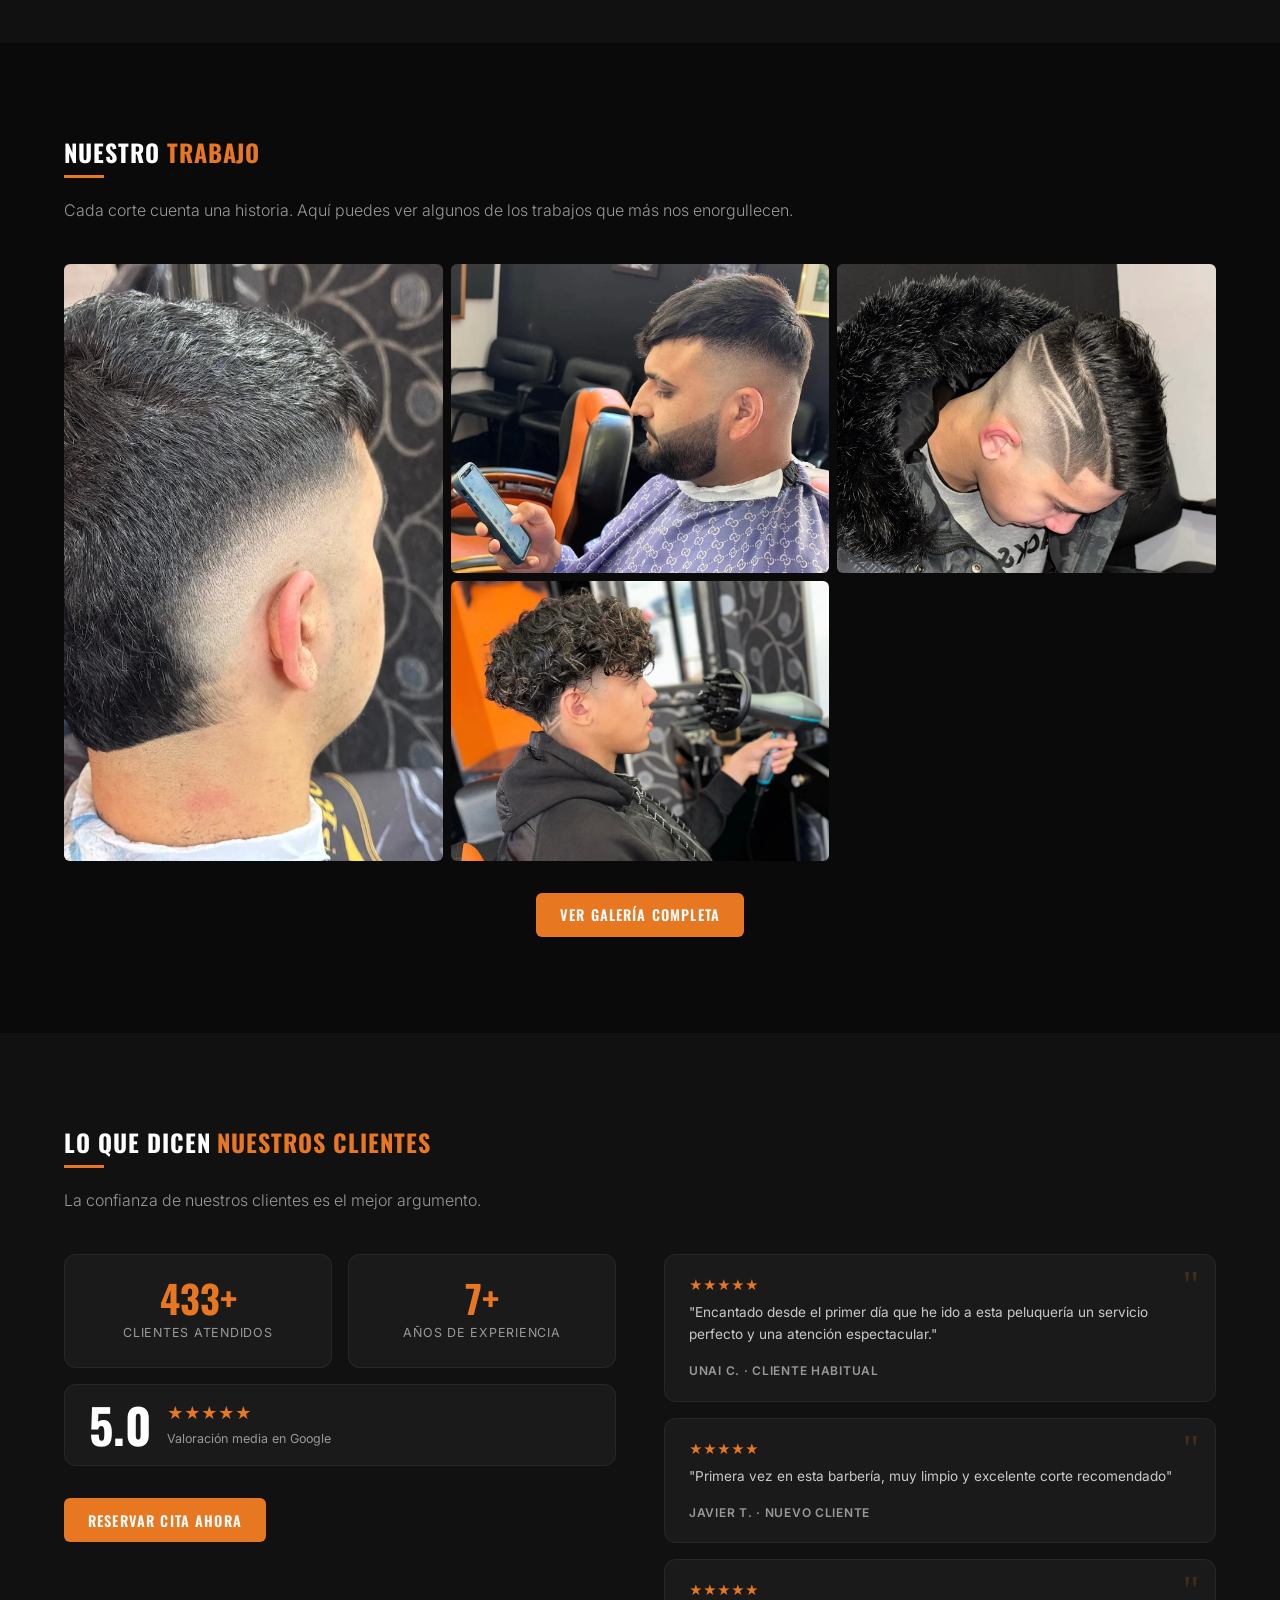
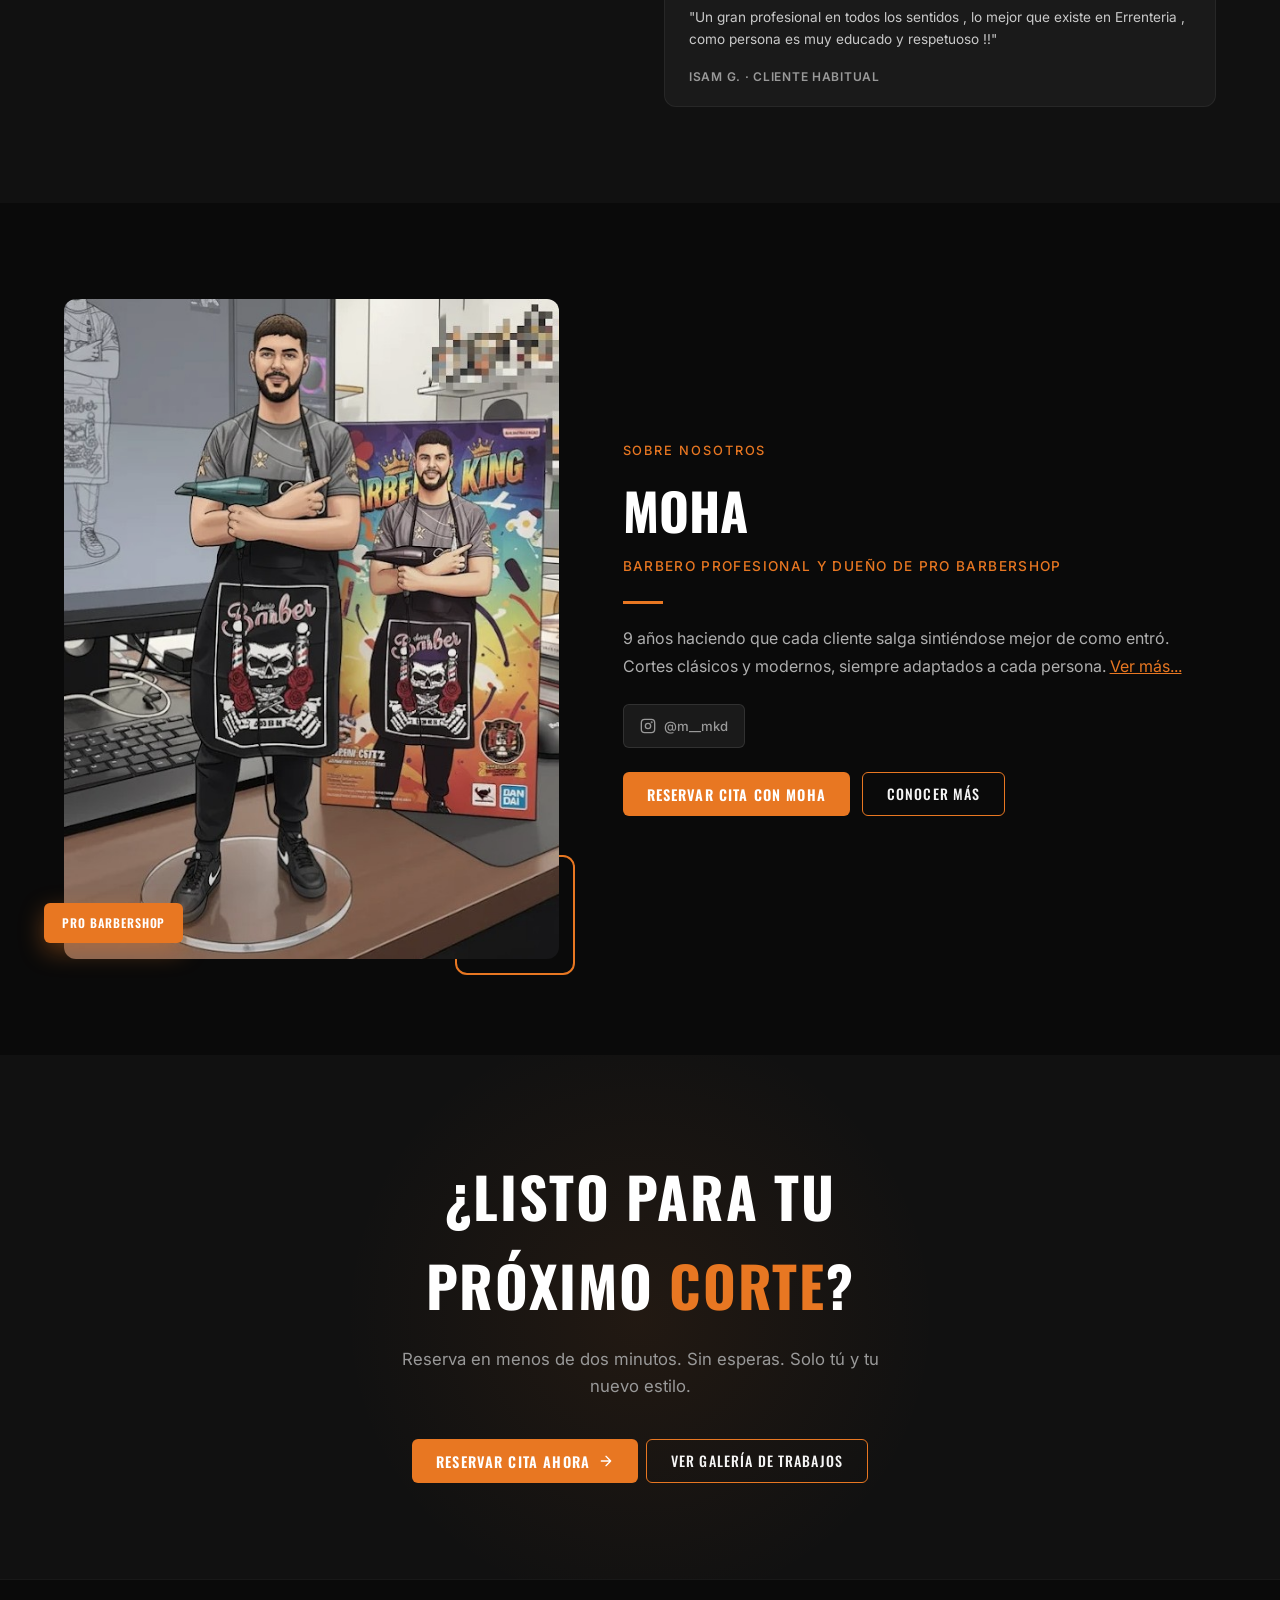
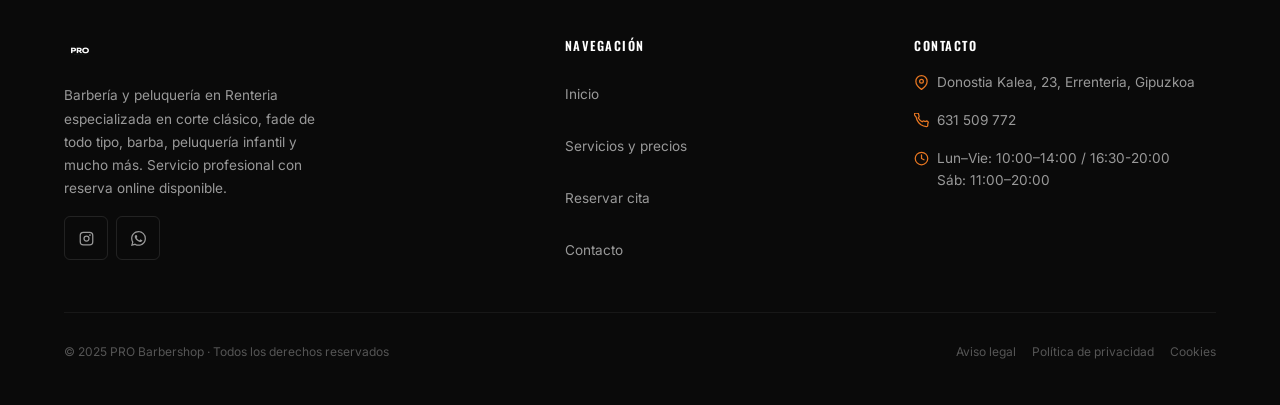
==== commit 2e31bcc4: "version final" ====
--- a/index.html
+++ b/index.html
@@ -5,6 +5,10 @@
   <meta name="viewport" content="width=device-width, initial-scale=1.0">
   <meta name="description" content="Barbería y peluquería en Rentería especializada en corte de pelo para hombre, fade, barba y niños. Reserva tu cita online sin esperas en Errenteria.">
   <meta name="theme-color" content="#0a0a0a">
+  <link rel="icon" type="image/x-icon" href="img/favicon.ico">
+  <link rel="icon" type="image/png" sizes="32x32" href="img/favicon-32x32.png">
+  <link rel="icon" type="image/png" sizes="192x192" href="img/favicon-192x192.png">
+  <link rel="apple-touch-icon" sizes="180x180" href="img/apple-touch-icon.png">
   <title>Barbería en Rentería | Peluquería masculina, fades y barba en Errenteria | Reserva online</title>
   <link rel="preconnect" href="https://fonts.googleapis.com">
   <link rel="preconnect" href="https://fonts.gstatic.com" crossorigin>
--- a/css/styles.css
+++ b/css/styles.css
@@ -243,12 +243,12 @@
 }
 
 .nav-logo {
-  height: 32px;
+  height: 40px;
   width: auto;
 }
 
 @media (min-width: 1024px) {
-  .nav-logo { height: 38px; }
+  .nav-logo { height: 46px; }
 }
 
 /* Links de navegación — ocultos en móvil */
@@ -1532,6 +1532,7 @@
   justify-content: center;
   padding: var(--espacio-sm);
   cursor: zoom-out;
+  touch-action: none;
 }
 
 .lightbox.activo { display: flex; }
@@ -1993,6 +1994,19 @@
   align-items: flex-start;
   text-align: left;
   transition: background var(--transicion), border-color var(--transicion);
+  position: relative;
+  overflow: hidden;
+}
+
+.info-card::before {
+  content: '';
+  position: absolute;
+  top: 0;
+  right: 0;
+  bottom: 0;
+  width: 110px;
+  background: linear-gradient(to left, rgba(232,119,34,0.20) 0%, transparent 100%);
+  pointer-events: none;
 }
 
 @media (min-width: 1024px) {
@@ -2027,6 +2041,18 @@
   text-transform: uppercase;
   color: var(--blanco-puro);
   margin-bottom: 4px;
+}
+
+.info-card-texto {
+  font-size: 0.92rem;
+  color: var(--blanco-puro);
+  line-height: 1.7;
+  font-weight: 400;
+}
+
+.info-card-texto b {
+  color: var(--naranja);
+  font-weight: 600;
 }
 
 .reservar-nota {
@@ -2245,4 +2271,11 @@
   font-size: 0.88rem;
   color: var(--gris-claro);
   margin-bottom: var(--espacio-sm);
+}
+
+/*Boton tarjetas sobre-nosotros*/
+
+.seccion-cta-secundario {
+  text-align: center;
+  margin-top: var(--espacio-lg);
 }
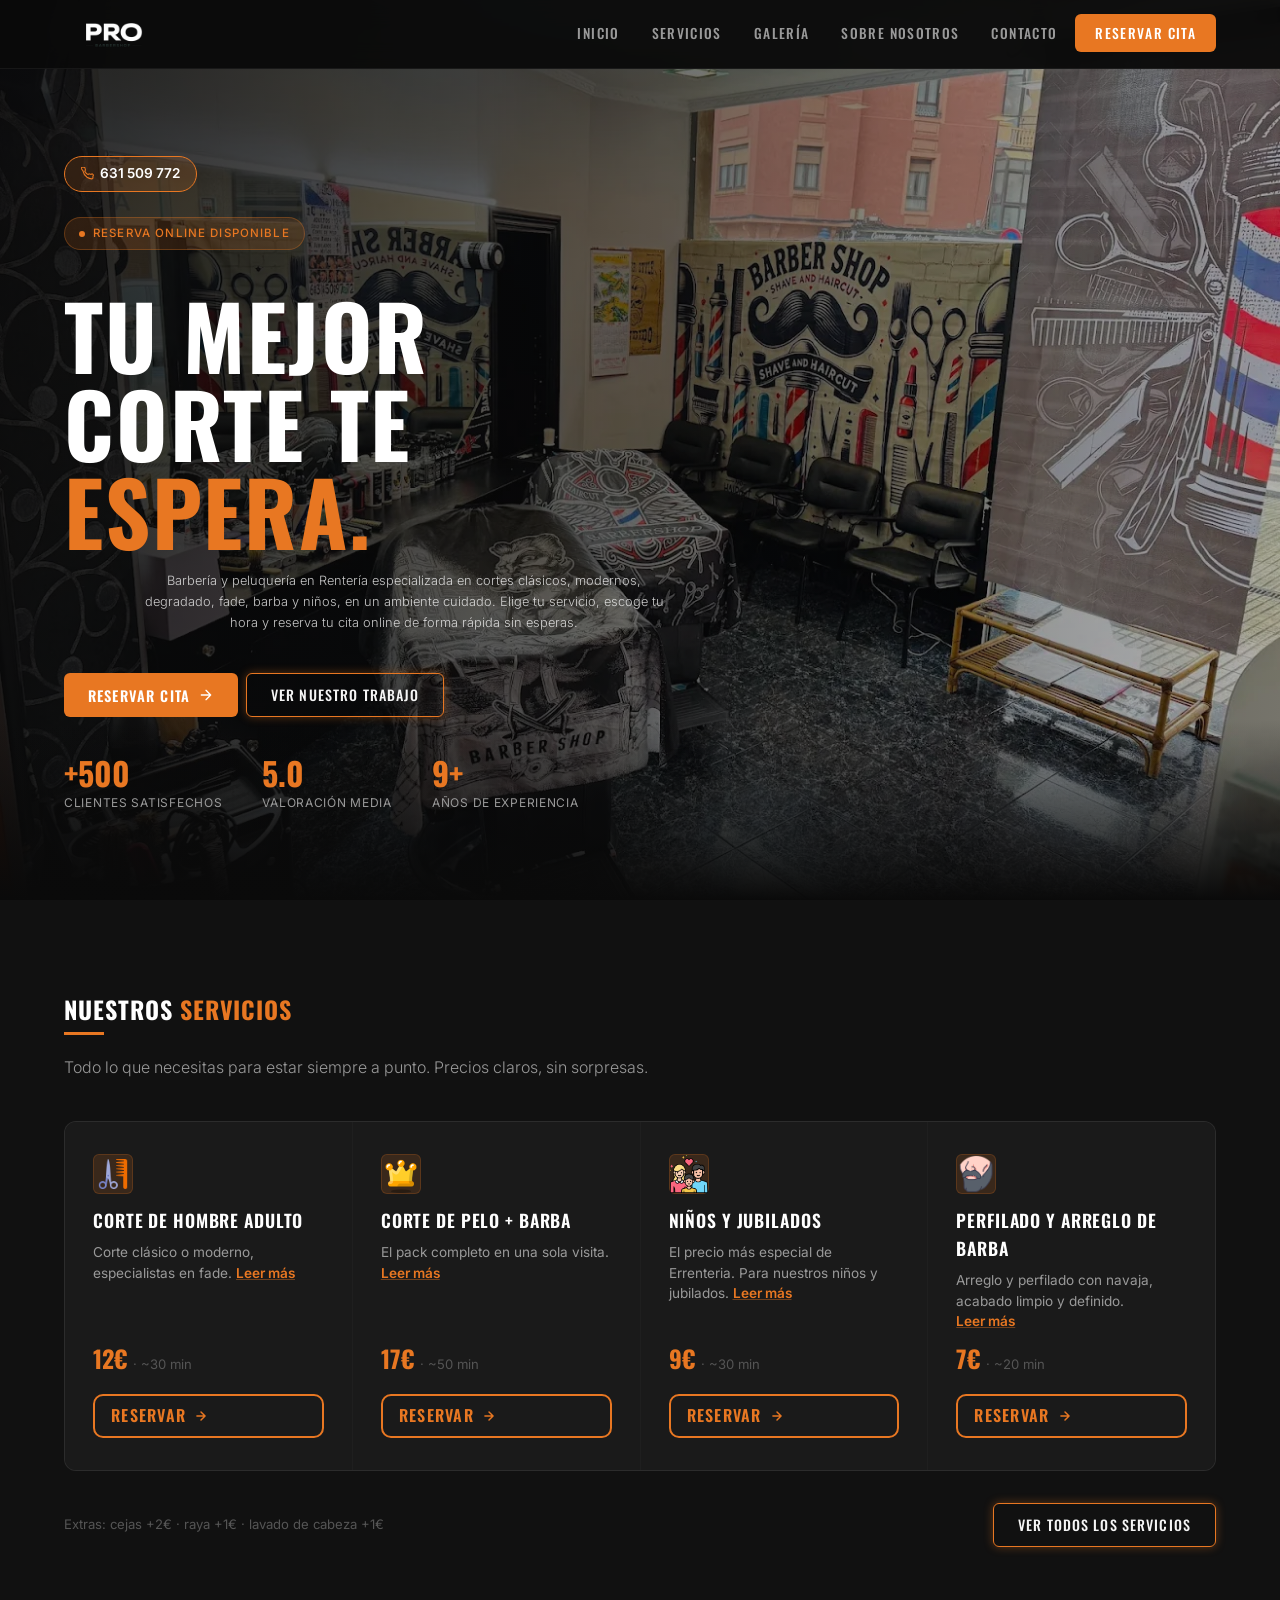
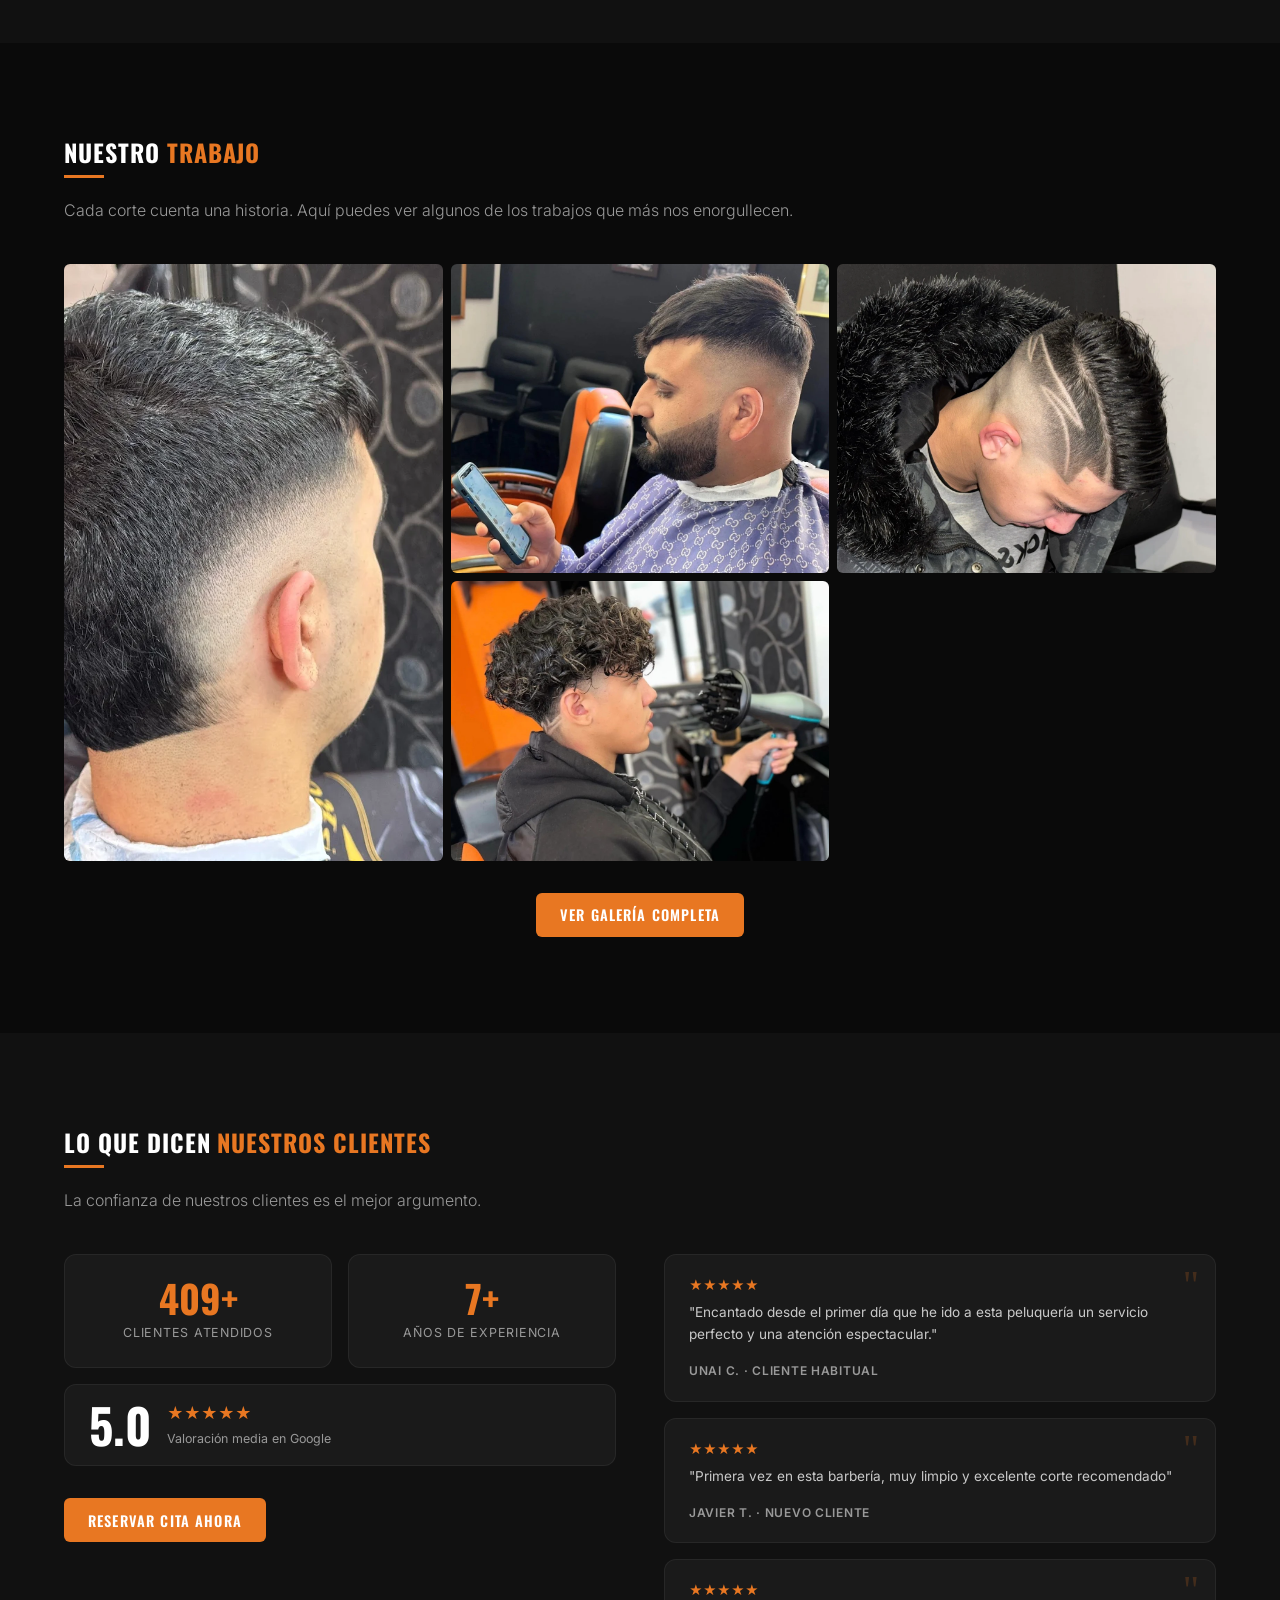
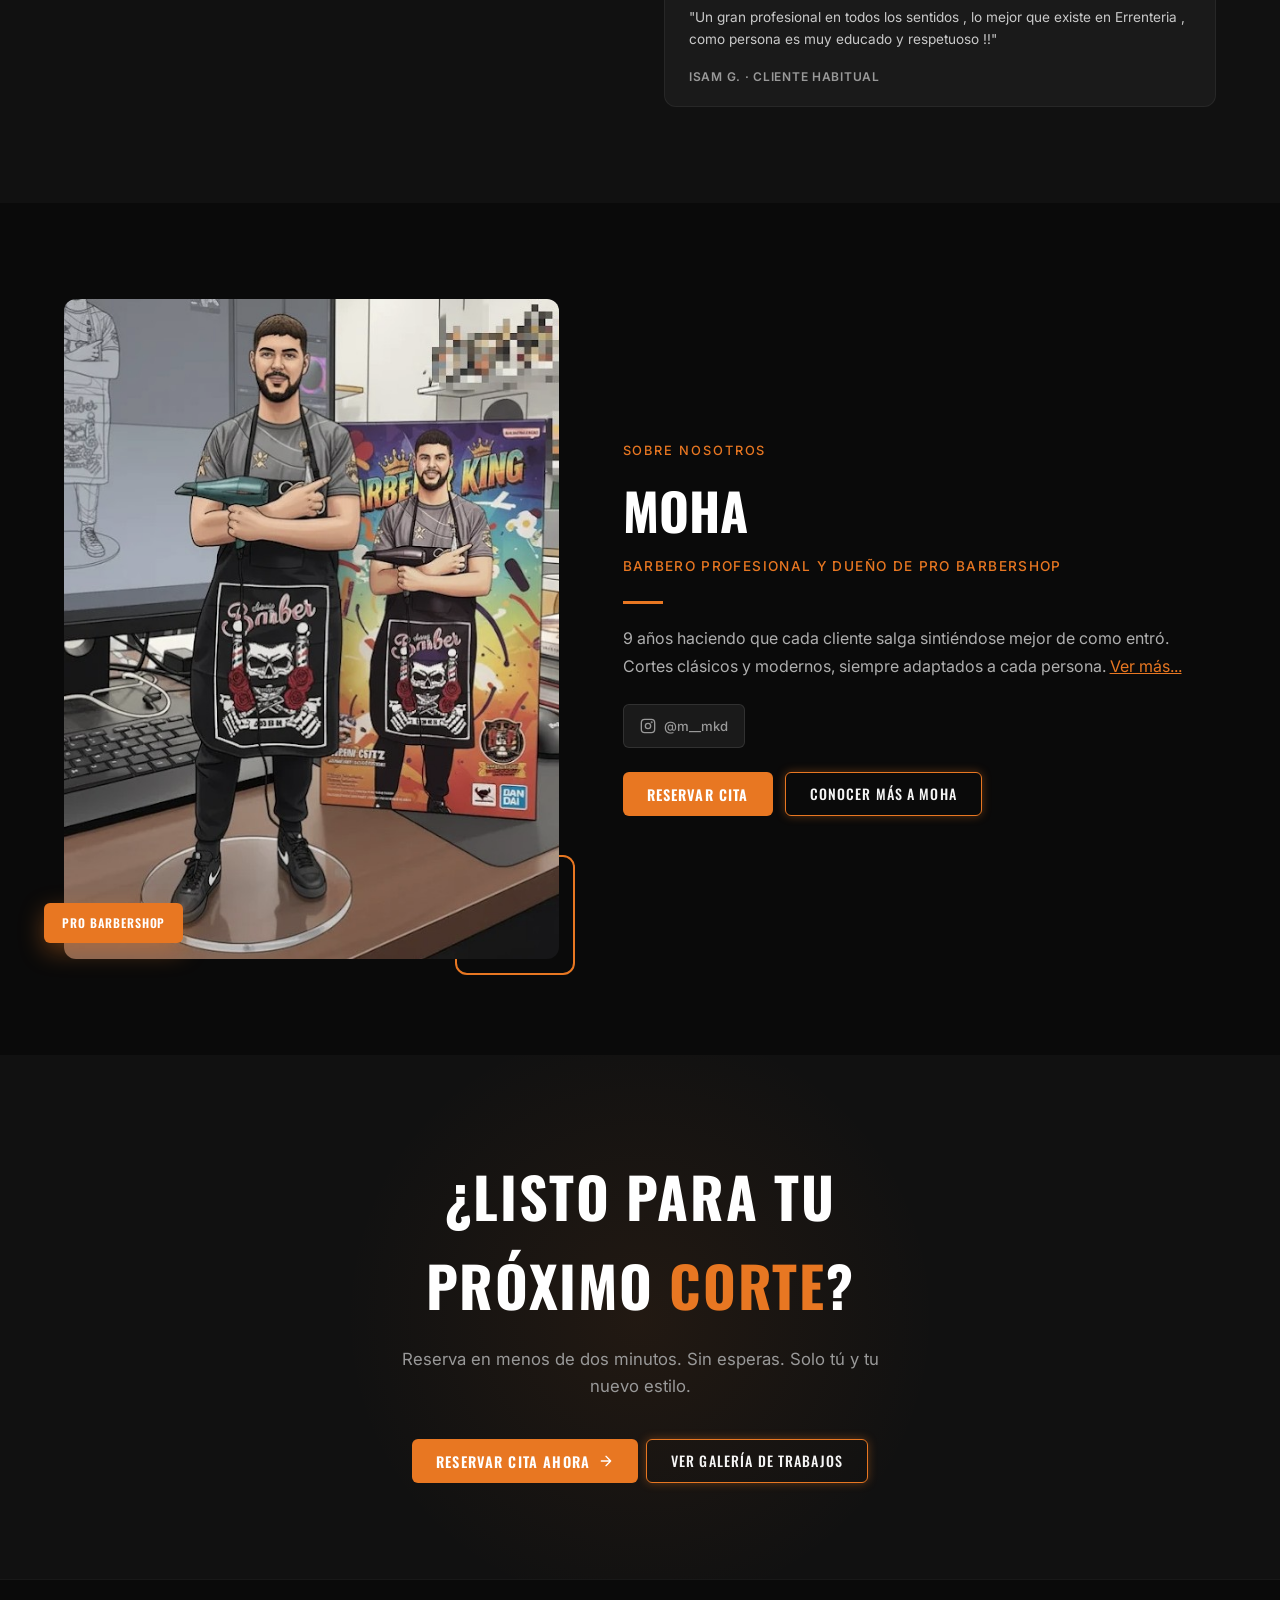
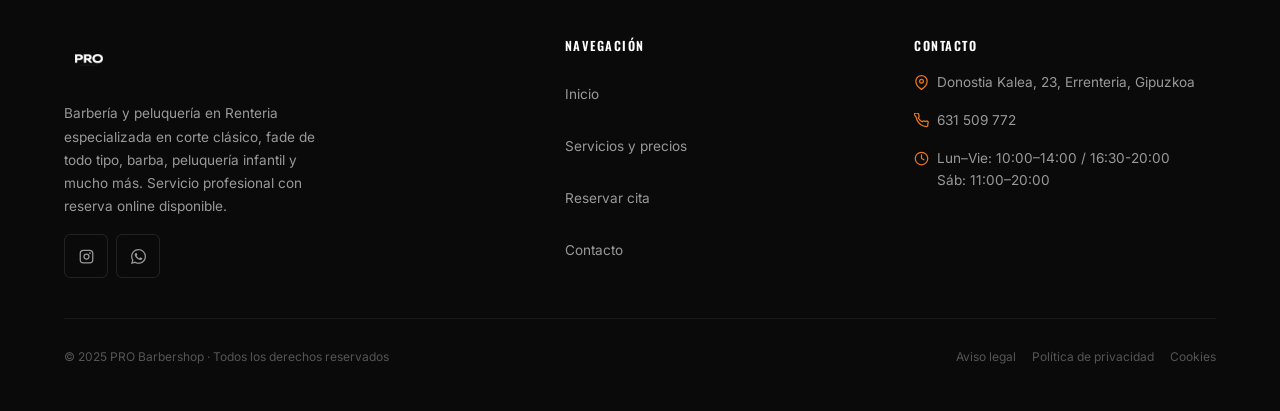
==== commit 44561ff0: "Versión final para enseñar, pasar a producción" ====
--- a/index.html
+++ b/index.html
@@ -5,6 +5,84 @@
   <meta name="viewport" content="width=device-width, initial-scale=1.0">
   <meta name="description" content="Barbería y peluquería en Rentería especializada en corte de pelo para hombre, fade, barba y niños. Reserva tu cita online sin esperas en Errenteria.">
   <meta name="theme-color" content="#0a0a0a">
+  <script type="application/ld+json">
+{
+  "@context": "https://schema.org",
+  "@type": "HairSalon",
+  "@id": "https://probarbershoperrenteria.com/#negocio",
+  "name": "PRO Barbershop",
+  "image": "https://probarbershoperrenteria.com/img/logo-barber-pro.png",
+  "url": "https://probarbershoperrenteria.com/",
+  "telephone": "+34631509772",
+  "priceRange": "€€",
+  "address": {
+    "@type": "PostalAddress",
+    "streetAddress": "Donostia Kalea, 23",
+    "addressLocality": "Errenteria",
+    "addressRegion": "Gipuzkoa",
+    "postalCode": "20100",
+    "addressCountry": "ES"
+  },
+  "openingHoursSpecification": [
+    {
+      "@type": "OpeningHoursSpecification",
+      "dayOfWeek": ["Monday", "Tuesday", "Wednesday", "Thursday", "Friday"],
+      "opens": "10:00",
+      "closes": "14:00"
+    },
+    {
+      "@type": "OpeningHoursSpecification",
+      "dayOfWeek": ["Monday", "Tuesday", "Wednesday", "Thursday", "Friday"],
+      "opens": "16:30",
+      "closes": "20:00"
+    },
+    {
+      "@type": "OpeningHoursSpecification",
+      "dayOfWeek": "Saturday",
+      "opens": "11:00",
+      "closes": "20:00"
+    }
+  ],
+  "sameAs": [
+    "https://www.instagram.com/m__mkd"
+  ],
+  "aggregateRating": {
+    "@type": "AggregateRating",
+    "ratingValue": "5.0",
+    "reviewCount": "500"
+  },
+  "hasOfferCatalog": {
+    "@type": "OfferCatalog",
+    "name": "Servicios de barbería",
+    "itemListElement": [
+      {
+        "@type": "Offer",
+        "itemOffered": { "@type": "Service", "name": "Corte de hombre adulto" },
+        "price": "12",
+        "priceCurrency": "EUR"
+      },
+      {
+        "@type": "Offer",
+        "itemOffered": { "@type": "Service", "name": "Perfilado y arreglo de barba" },
+        "price": "7",
+        "priceCurrency": "EUR"
+      },
+      {
+        "@type": "Offer",
+        "itemOffered": { "@type": "Service", "name": "Corte de pelo + barba" },
+        "price": "17",
+        "priceCurrency": "EUR"
+      },
+      {
+        "@type": "Offer",
+        "itemOffered": { "@type": "Service", "name": "Corte para niños y jubilados" },
+        "price": "9",
+        "priceCurrency": "EUR"
+      }
+    ]
+  }
+}
+</script>
   <link rel="icon" type="image/x-icon" href="img/favicon.ico">
   <link rel="icon" type="image/png" sizes="32x32" href="img/favicon-32x32.png">
   <link rel="icon" type="image/png" sizes="192x192" href="img/favicon-192x192.png">
@@ -266,8 +344,8 @@
             </a>
           </div>
           <div style="display:flex; gap:12px; flex-wrap:wrap;">
-            <a href="reservas.html" class="btn-primario">Reservar cita con Moha</a>
-            <a href="sobre-nosotros.html" class="btn-secundario">Conocer más</a>
+            <a href="reservas.html" class="btn-primario">Reservar cita</a>
+            <a href="sobre-nosotros.html" class="btn-secundario">Conocer más a Moha</a>
           </div>
         </div>
       </div>
--- a/css/styles.css
+++ b/css/styles.css
@@ -203,6 +203,7 @@
   cursor: pointer;
   transition: border-color var(--transicion), color var(--transicion);
   -webkit-tap-highlight-color: transparent;
+  box-shadow: 0 0 10px rgba(232,119,34,0.37);
 }
 
 .btn-secundario:active {
@@ -236,6 +237,7 @@
   justify-content: space-between;
   /* Altura mínima táctil en móvil */
   height: 60px;
+  overflow: hidden;
 }
 
 @media (min-width: 1024px) {
@@ -243,12 +245,14 @@
 }
 
 .nav-logo {
-  height: 40px;
+  height: 70px;
   width: auto;
-}
-
-@media (min-width: 1024px) {
-  .nav-logo { height: 46px; }
+  display: block;
+  transform: translateY(3px);
+}
+
+@media (min-width: 1024px) {
+  .nav-logo { height: 100px; }
 }
 
 /* Links de navegación — ocultos en móvil */
@@ -1342,12 +1346,12 @@
 }
 
 .footer-logo {
-  height: 28px;
+  height: 44px;
   margin-bottom: var(--espacio-sm);
 }
 
 @media (min-width: 768px) {
-  .footer-logo { height: 32px; }
+  .footer-logo { height: 50px; }
 }
 
 .footer-desc {
@@ -2199,6 +2203,18 @@
   color: var(--gris-medio);
 }
 
+.extras-compacta {
+  padding-top: var(--espacio-lg);
+  padding-bottom: var(--espacio-lg);
+}
+
+@media (min-width: 1024px) {
+  .extras-compacta {
+    padding-top: 56px;
+    padding-bottom: 56px;
+  }
+}
+
 /* ============================================
    CONTACTO — mapa + datos
    ============================================ */
